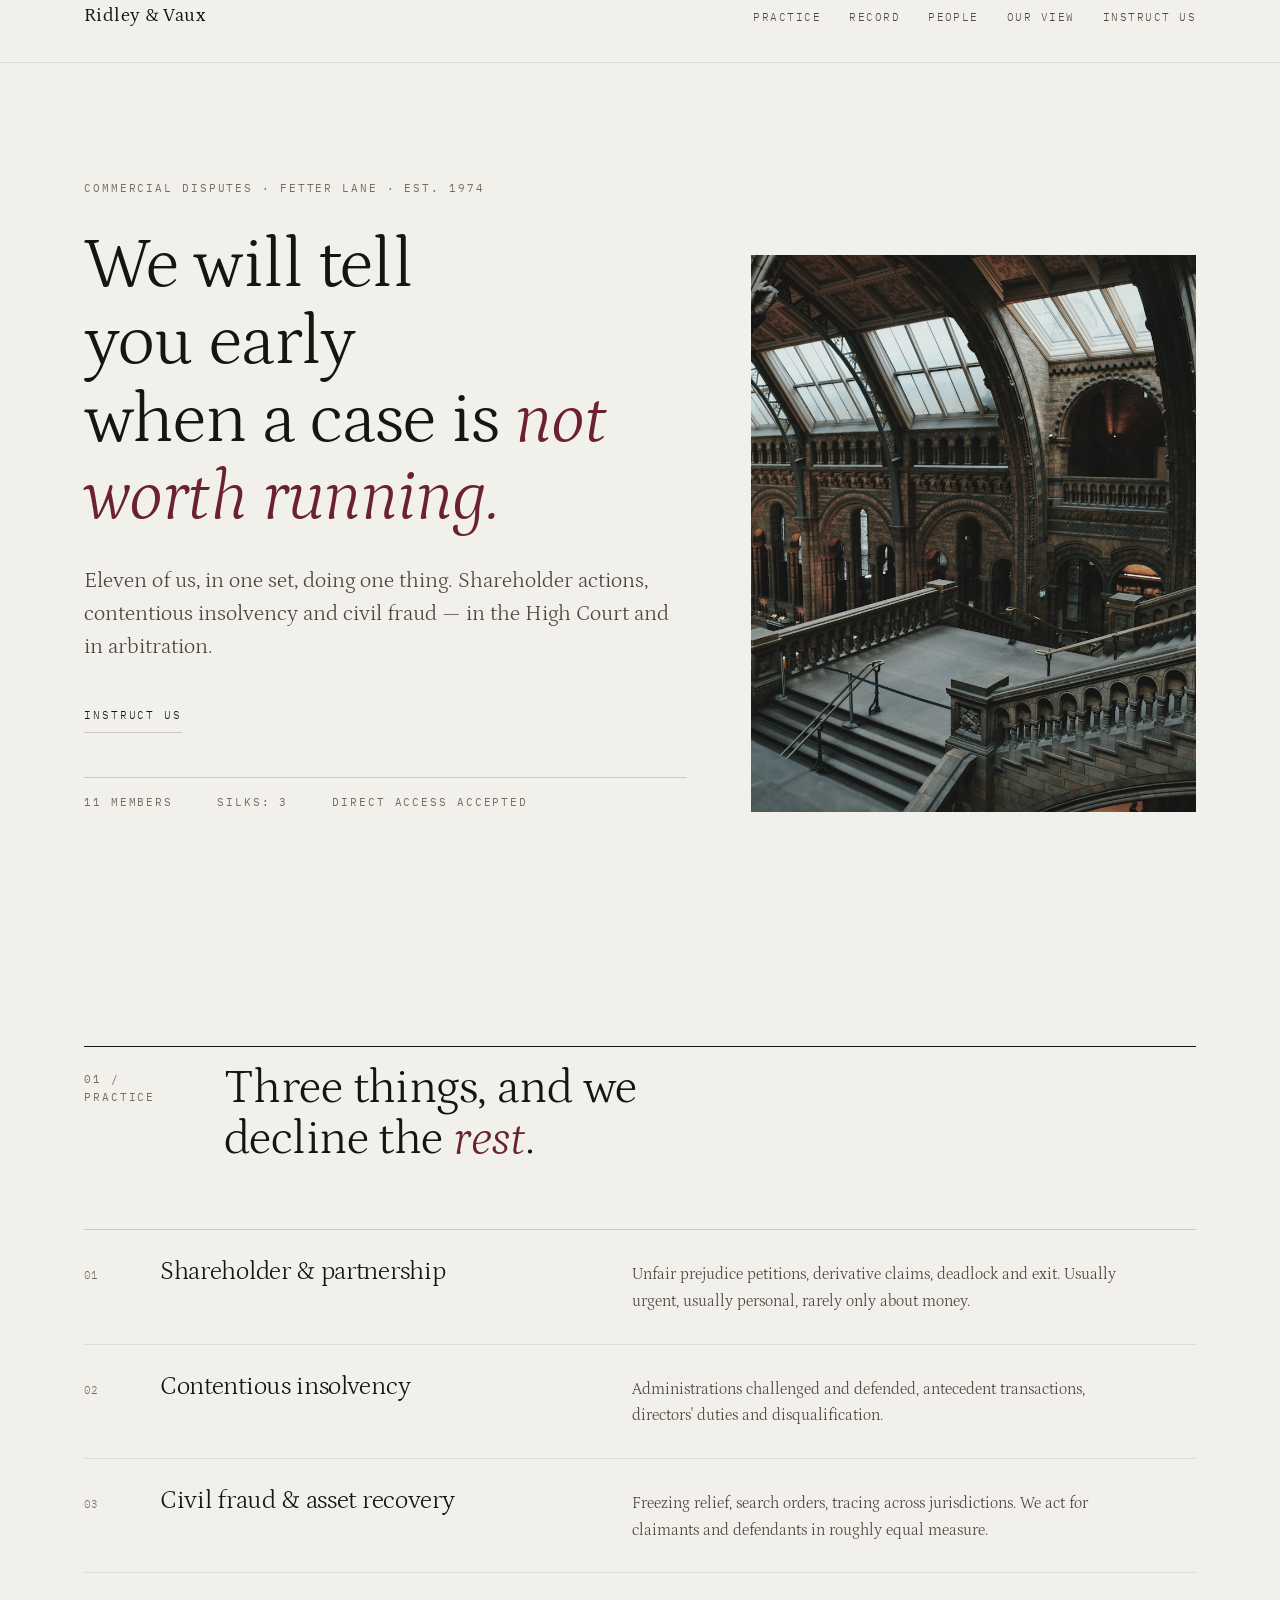
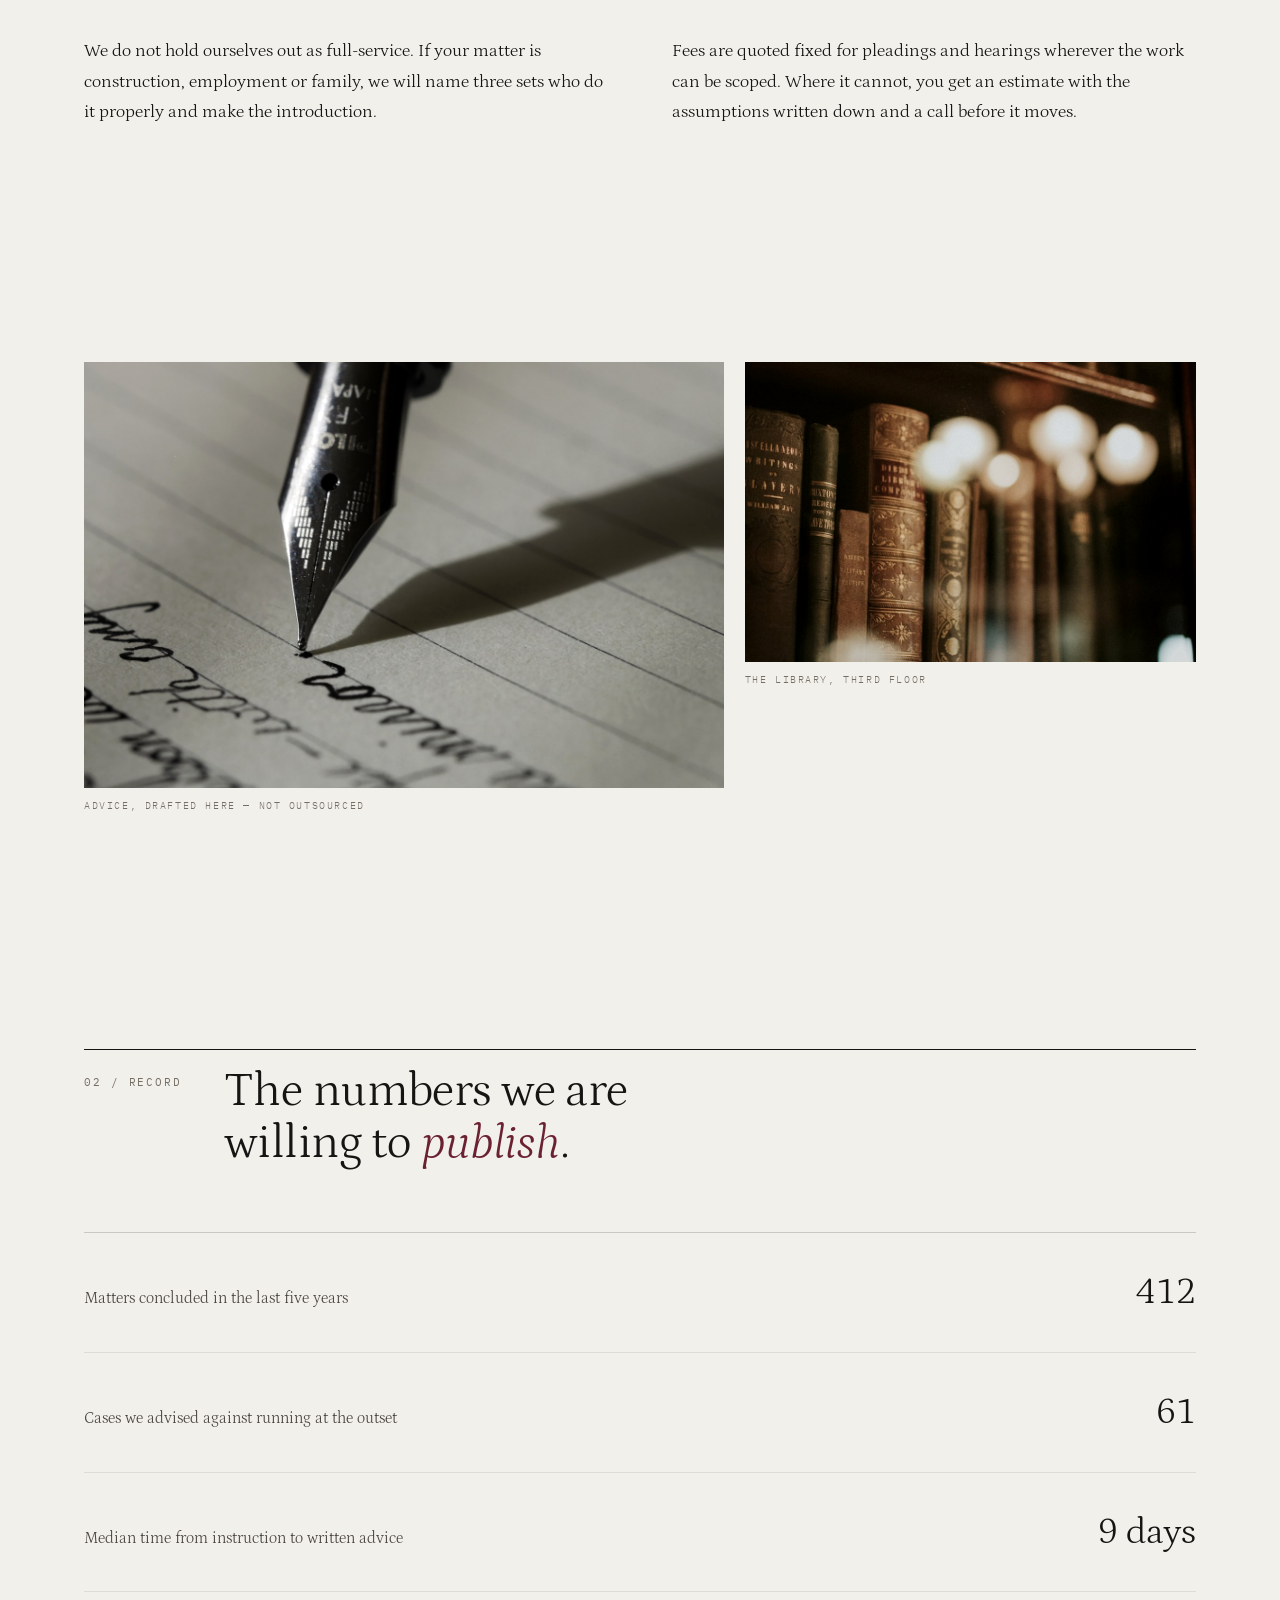
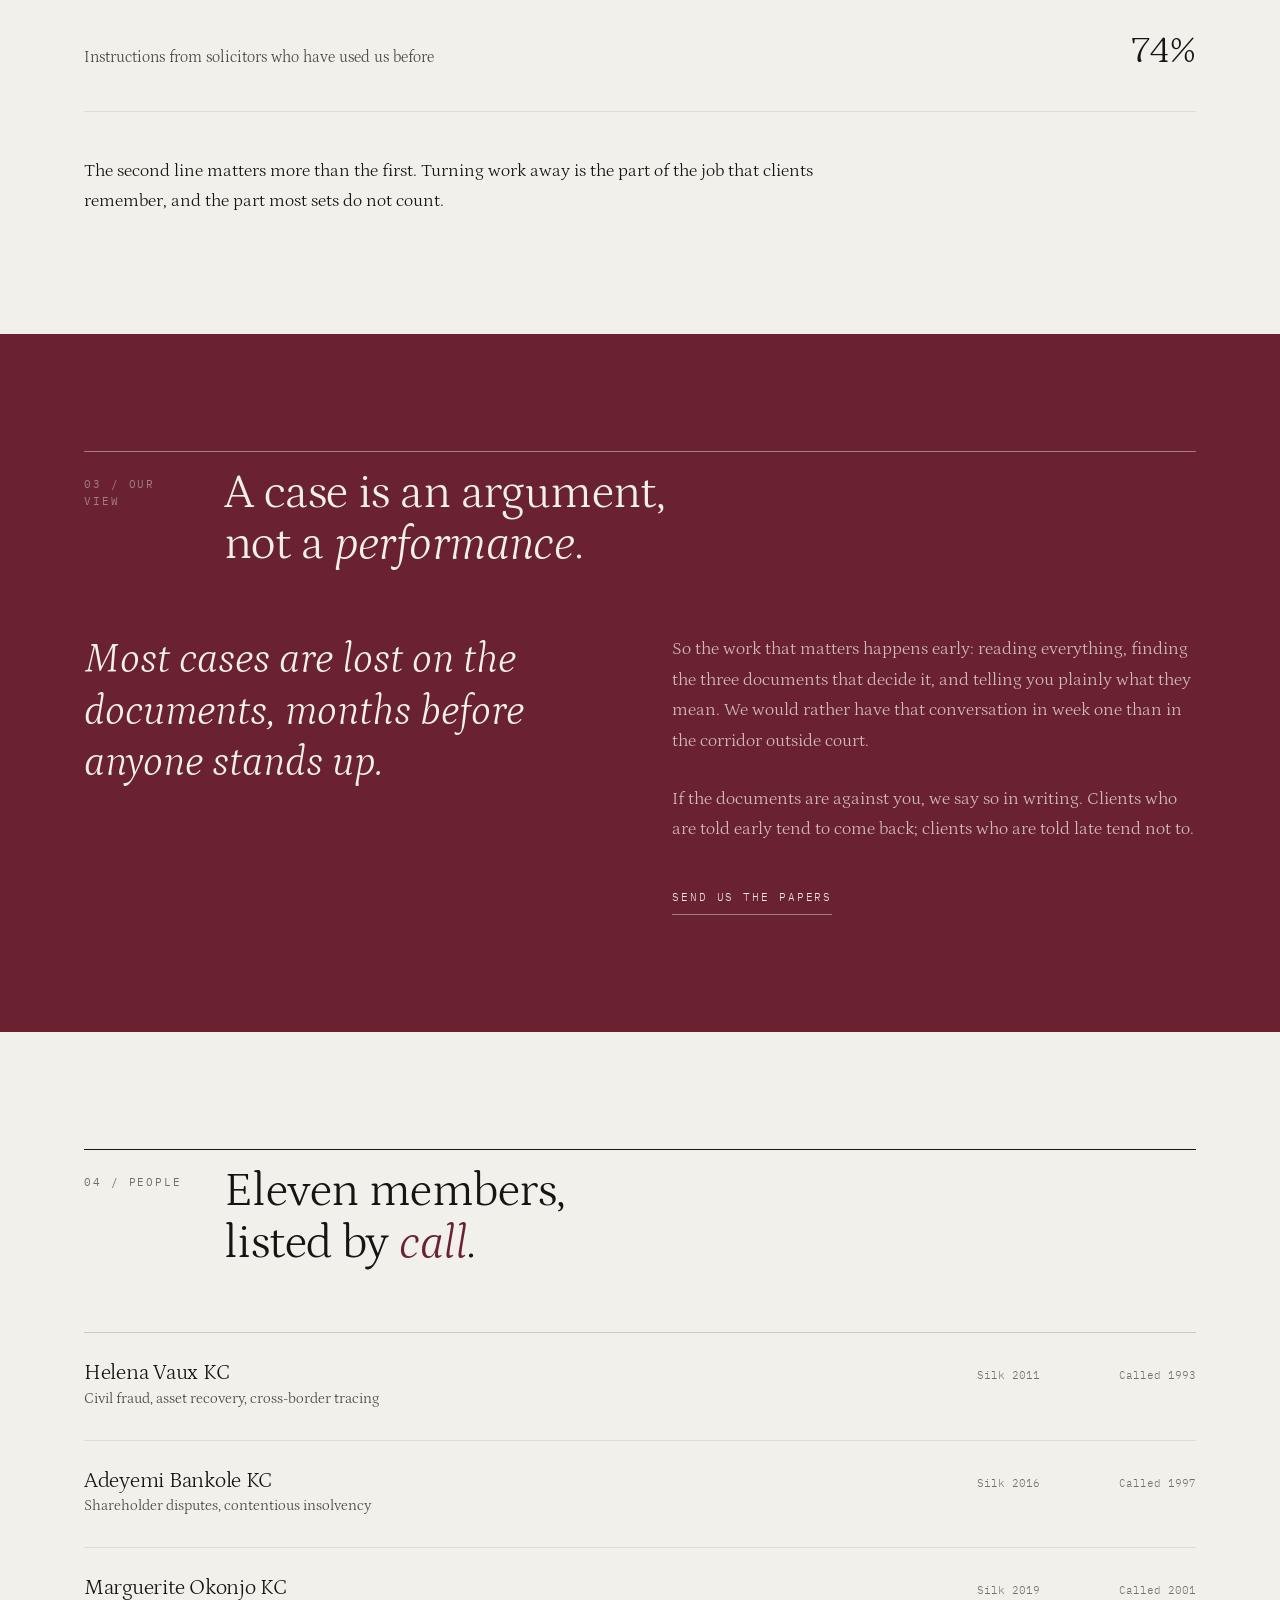
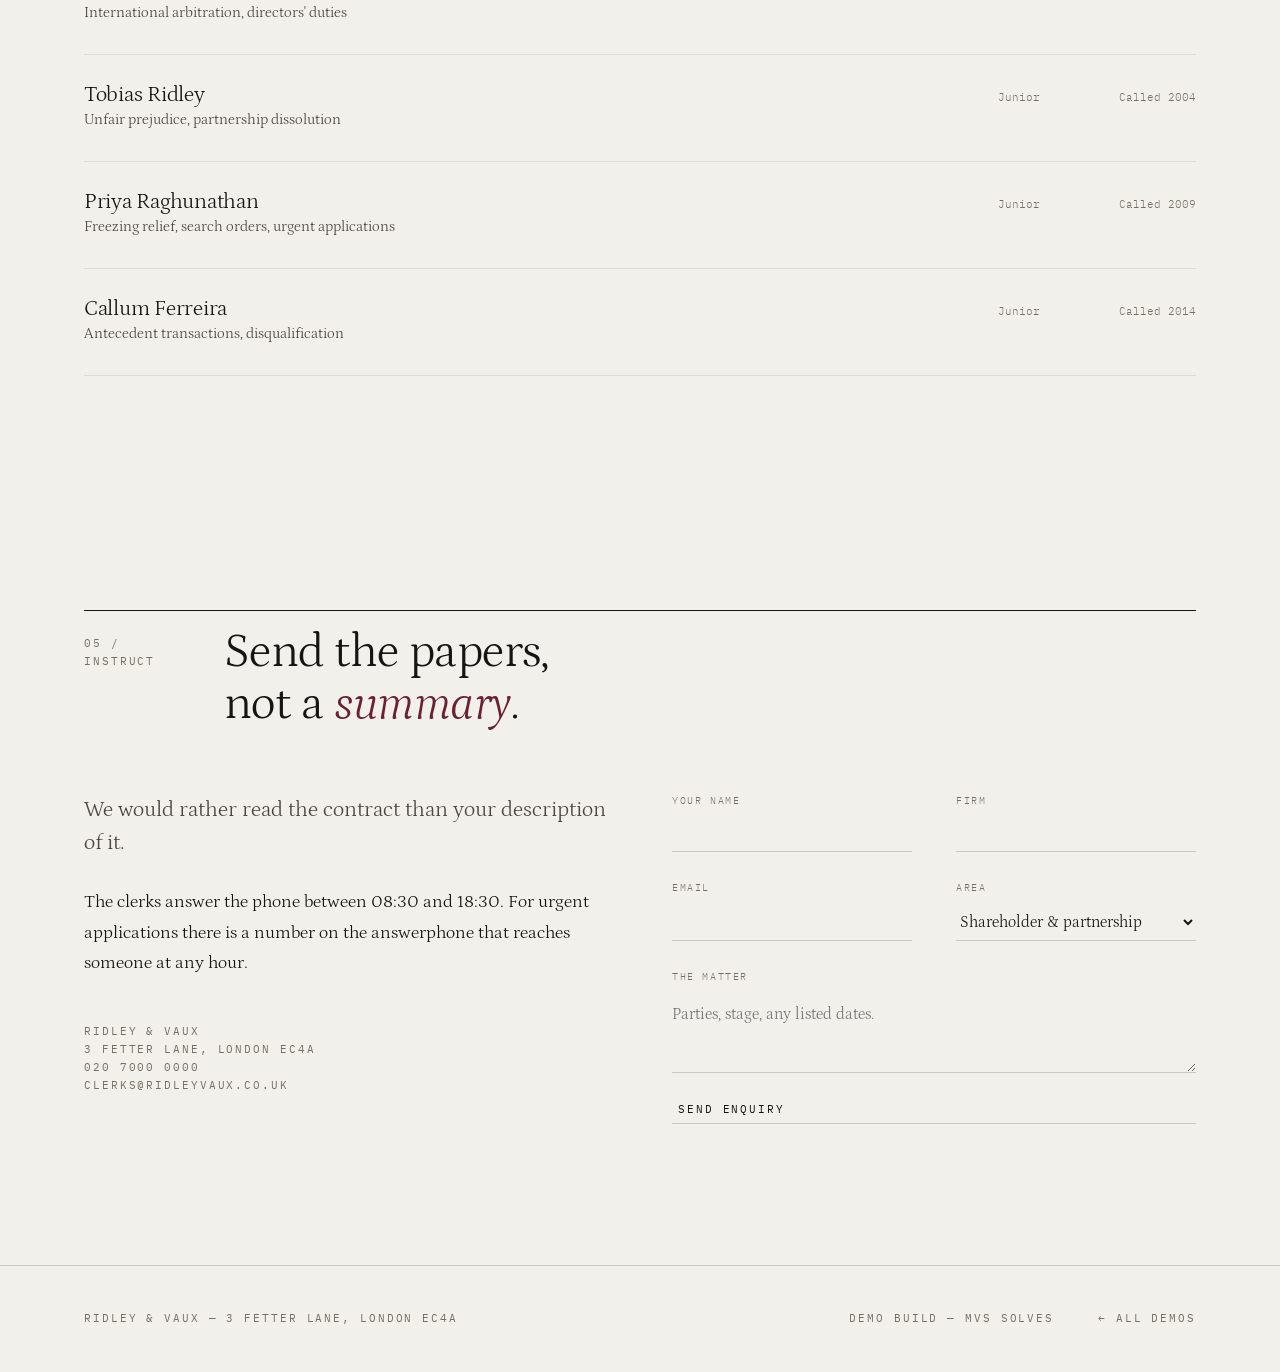
==== chambers/index.html @ fd6ee64b "Three more demos: Wren Street, Blacksmith Row, Ridley & Vaux Five trades, five systems, nothing shar" ====
<!DOCTYPE html>
<html lang="en">
<head>
<meta charset="utf-8">
<meta name="viewport" content="width=device-width,initial-scale=1">
<script>document.documentElement.className+=' js';</script>
<title>Ridley &amp; Vaux — Commercial disputes</title>
<meta name="description" content="A commercial disputes set of eleven. Shareholder actions, contentious insolvency and civil fraud, in the High Court and in arbitration.">
<meta name="theme-color" content="#F2F0EB">
<meta property="og:type" content="website">
<meta property="og:title" content="Ridley &amp; Vaux — Commercial disputes">
<meta property="og:description" content="Eleven of us. We tell you early when a case is not worth running.">

<link rel="preconnect" href="https://fonts.googleapis.com">
<link rel="preconnect" href="https://fonts.gstatic.com" crossorigin>
<link href="https://fonts.googleapis.com/css2?family=Petrona:ital,wght@0,300;0,400;1,300;1,400&family=IBM+Plex+Mono:wght@400&display=swap" rel="stylesheet">
<link rel="stylesheet" href="css/chambers.css">

<script type="application/ld+json">
{"@context":"https://schema.org","@type":"LegalService","name":"Ridley & Vaux",
 "address":{"@type":"PostalAddress","streetAddress":"3 Fetter Lane","addressLocality":"London","postalCode":"EC4A","addressCountry":"GB"},
 "telephone":"+44 20 7000 0000","areaServed":"GB"}
</script>
</head>
<body>

<nav>
  <div class="wrap nav-in">
    <a class="mark" href="#top">Ridley &amp; Vaux</a>
    <div class="nav-links">
      <a href="#areas">Practice</a>
      <a href="#record">Record</a>
      <a href="#people">People</a>
      <a href="#view">Our view</a>
      <a href="#instruct">Instruct us</a>
    </div>
  </div>
</nav>

<!-- ══════════════════════════════════════════ hero -->
<header class="hero wrap" id="top">
  <div class="hero-grid">
    <div>
      <span class="k rv">Commercial disputes · Fetter Lane · Est. 1974</span>
      <h1 class="rv mt-3">We will tell you early<br>when a case is <em>not worth running.</em></h1>
      <p class="lede rv mt-3">Eleven of us, in one set, doing one thing. Shareholder actions, contentious insolvency and civil fraud — in the High Court and in arbitration.</p>
      <a class="go rv mt-4" href="#instruct">Instruct us</a>

      <div class="hero-meta rv">
        <span class="k">11 members</span>
        <span class="k">Silks: 3</span>
        <span class="k">Direct access accepted</span>
      </div>
    </div>

    <figure class="hero-fig rv">
      <img src="img/stair.jpg" width="1400" height="1000" fetchpriority="high"
           alt="A wide stone staircase rising through a lit Victorian hall, balustrades receding">
      <figcaption>3 Fetter Lane — the main stair</figcaption>
    </figure>
  </div>
</header>

<!-- ══════════════════════════════════════════ practice -->
<section id="areas" class="wrap">
  <div class="head">
    <span class="k rv">01 / Practice</span>
    <h2 class="rv">Three things, and we<br>decline the <em>rest</em>.</h2>
  </div>

  <div class="index">
    <article class="area rv">
      <span class="n">01</span>
      <h3>Shareholder &amp; partnership</h3>
      <p>Unfair prejudice petitions, derivative claims, deadlock and exit. Usually urgent, usually personal, rarely only about money.</p>
    </article>
    <article class="area rv">
      <span class="n">02</span>
      <h3>Contentious insolvency</h3>
      <p>Administrations challenged and defended, antecedent transactions, directors' duties and disqualification.</p>
    </article>
    <article class="area rv">
      <span class="n">03</span>
      <h3>Civil fraud &amp; asset recovery</h3>
      <p>Freezing relief, search orders, tracing across jurisdictions. We act for claimants and defendants in roughly equal measure.</p>
    </article>
  </div>

  <div class="two mt-5">
    <p class="rv">We do not hold ourselves out as full-service. If your matter is construction, employment or family, we will name three sets who do it properly and make the introduction.</p>
    <p class="rv">Fees are quoted fixed for pleadings and hearings wherever the work can be scoped. Where it cannot, you get an estimate with the assumptions written down and a call before it moves.</p>
  </div>
</section>

<!-- ══════════════════════════════════════════ plates -->
<section class="wrap">
  <div class="plates">
    <figure class="plate c-7 r-32 rv">
      <span class="frame"><img src="img/desk.jpg" width="1600" height="900" loading="lazy" decoding="async"
        alt="A fountain pen resting on a page of handwritten notes, raking light"></span>
      <figcaption>Advice, drafted here — not outsourced</figcaption>
    </figure>
    <figure class="plate c-5 r-32 rv">
      <span class="frame"><img src="img/books.jpg" width="1000" height="1250" loading="lazy" decoding="async"
        alt="Bound reports behind glass in a chambers library"></span>
      <figcaption>The library, third floor</figcaption>
    </figure>
  </div>
</section>

<!-- ══════════════════════════════════════════ record -->
<section id="record" class="wrap">
  <div class="head">
    <span class="k rv">02 / Record</span>
    <h2 class="rv">The numbers we are<br>willing to <em>publish</em>.</h2>
  </div>

  <div class="record">
    <div class="rec rv"><p>Matters concluded in the last five years</p><b>412</b></div>
    <div class="rec rv"><p>Cases we advised against running at the outset</p><b>61</b></div>
    <div class="rec rv"><p>Median time from instruction to written advice</p><b>9 days</b></div>
    <div class="rec rv"><p>Instructions from solicitors who have used us before</p><b>74%</b></div>
  </div>

  <p class="rv mt-4">The second line matters more than the first. Turning work away is the part of the job that clients remember, and the part most sets do not count.</p>
</section>

<!-- ══════════════════════════════════════════ our view -->
<section id="view" class="blood">
  <div class="wrap">
    <div class="head">
      <span class="k rv">03 / Our view</span>
      <h2 class="rv">A case is an argument,<br>not a <em>performance</em>.</h2>
    </div>

    <div class="two">
      <p class="quote rv">Most cases are lost on the documents, months before anyone stands up.</p>
      <div>
        <p class="rv">So the work that matters happens early: reading everything, finding the three documents that decide it, and telling you plainly what they mean. We would rather have that conversation in week one than in the corridor outside court.</p>
        <p class="rv mt-3">If the documents are against you, we say so in writing. Clients who are told early tend to come back; clients who are told late tend not to.</p>
        <a class="go rv mt-4" href="#instruct">Send us the papers</a>
      </div>
    </div>
  </div>
</section>

<!-- ══════════════════════════════════════════ people -->
<section id="people" class="wrap">
  <div class="head">
    <span class="k rv">04 / People</span>
    <h2 class="rv">Eleven members,<br>listed by <em>call</em>.</h2>
  </div>

  <div class="people">
    <article class="person rv">
      <div><h3>Helena Vaux KC</h3><p class="sub">Civil fraud, asset recovery, cross-border tracing</p></div>
      <span class="yr">Silk 2011</span><span class="cal">Called 1993</span>
    </article>
    <article class="person rv">
      <div><h3>Adeyemi Bankole KC</h3><p class="sub">Shareholder disputes, contentious insolvency</p></div>
      <span class="yr">Silk 2016</span><span class="cal">Called 1997</span>
    </article>
    <article class="person rv">
      <div><h3>Marguerite Okonjo KC</h3><p class="sub">International arbitration, directors' duties</p></div>
      <span class="yr">Silk 2019</span><span class="cal">Called 2001</span>
    </article>
    <article class="person rv">
      <div><h3>Tobias Ridley</h3><p class="sub">Unfair prejudice, partnership dissolution</p></div>
      <span class="yr">Junior</span><span class="cal">Called 2004</span>
    </article>
    <article class="person rv">
      <div><h3>Priya Raghunathan</h3><p class="sub">Freezing relief, search orders, urgent applications</p></div>
      <span class="yr">Junior</span><span class="cal">Called 2009</span>
    </article>
    <article class="person rv">
      <div><h3>Callum Ferreira</h3><p class="sub">Antecedent transactions, disqualification</p></div>
      <span class="yr">Junior</span><span class="cal">Called 2014</span>
    </article>
  </div>
</section>

<!-- ══════════════════════════════════════════ instruct -->
<section id="instruct" class="wrap">
  <div class="head">
    <span class="k rv">05 / Instruct</span>
    <h2 class="rv">Send the papers,<br>not a <em>summary</em>.</h2>
  </div>

  <div class="two">
    <div>
      <p class="lede rv">We would rather read the contract than your description of it.</p>
      <p class="rv mt-3">The clerks answer the phone between 08:30 and 18:30. For urgent applications there is a number on the answerphone that reaches someone at any hour.</p>
      <p class="k rv mt-4">Ridley &amp; Vaux<br>3 Fetter Lane, London EC4A<br>020 7000 0000<br>clerks@ridleyvaux.co.uk</p>
    </div>

    <form class="form rv" id="instructform" novalidate>
      <div class="f"><label for="nm">Your name</label><input id="nm" type="text" required></div>
      <div class="f"><label for="fm">Firm</label><input id="fm" type="text"></div>
      <div class="f"><label for="em">Email</label><input id="em" type="email" required></div>
      <div class="f"><label for="ar">Area</label>
        <select id="ar"><option>Shareholder &amp; partnership</option><option>Contentious insolvency</option><option>Civil fraud &amp; asset recovery</option><option>Not sure</option></select>
      </div>
      <div class="f wide"><label for="mt">The matter</label><textarea id="mt" placeholder="Parties, stage, any listed dates."></textarea></div>
      <div class="f wide">
        <button class="go" type="submit">Send enquiry</button>
        <span class="k mt-2" id="state"></span>
      </div>
    </form>
  </div>
</section>

<footer>
  <div class="wrap foot">
    <span class="k">Ridley &amp; Vaux — 3 Fetter Lane, London EC4A</span>
    <span class="k">Demo build — MVS Solves</span>
    <a class="k" href="../">← All demos</a>
  </div>
</footer>

<script src="js/chambers.js"></script>
</body>
</html>
---- chambers/css/chambers.css ----
/* ============================================================
   RIDLEY & VAUX — commercial disputes.
   Reference: Direct Lending (figures carrying credibility on a
   restrained neutral), AGENTURA (portrait-free institutional
   restraint), PRØDUX (philosophy and image making the same argument).

   Warm off-white, near-black, one oxblood. Nothing on this page
   photographs a handshake. The credibility comes from the index of
   people and the record, not from stock imagery of confidence.
   ============================================================ */

:root{
  --shell:  #F2F0EB;
  --shell-2:#E8E4DC;
  --ink:    #161513;
  --ink-2:  #4B463F;        /* 8.4:1 on shell */
  --ink-3:  #756E64;        /* 4.7:1 — labels only */
  --oxblood:#6B2230;
  --hair:   rgba(22,21,19,.18);
  --hair-2: rgba(22,21,19,.085);
  --onblood:rgba(242,240,235,.74);
  --onblood-2:rgba(242,240,235,.44);

  --serif:'Petrona',Georgia,'Times New Roman',serif;
  --mono:'IBM Plex Mono',ui-monospace,SFMono-Regular,Menlo,monospace;

  --s1:.5rem; --s2:1rem; --s3:1.75rem; --s4:2.75rem;
  --s5:clamp(3rem,7vh,5rem); --s6:clamp(4.5rem,13vh,8.5rem);

  --pad: clamp(1.25rem,5vw,5rem);
  --ease: cubic-bezier(.2,.7,.3,1);
  --slow:1s;
}

*,*::before,*::after{box-sizing:border-box}
html{-webkit-text-size-adjust:100%; background:var(--shell); scroll-behavior:smooth}
body{
  margin:0; background:var(--shell); color:var(--ink);
  font-family:var(--serif); font-weight:300;
  font-size:clamp(1rem,.96rem + .22vw,1.12rem); line-height:1.7;
  -webkit-font-smoothing:antialiased; overflow-x:hidden;
}
img{max-width:100%; display:block; height:auto}
a{color:inherit}
p{margin:0; text-wrap:pretty; max-width:64ch}
h1,h2,h3{margin:0; font-family:var(--serif); font-weight:300;
  line-height:1.08; letter-spacing:-.012em; text-wrap:balance}
::selection{background:var(--oxblood); color:var(--shell)}
:focus-visible{outline:2px solid var(--oxblood); outline-offset:3px}

.wrap{width:100%; max-width:1240px; margin-inline:auto; padding-inline:var(--pad)}
.k{display:block; font-family:var(--mono); font-size:.66rem; font-weight:400;
  letter-spacing:.18em; text-transform:uppercase; color:var(--ink-3); line-height:1.7}
.lede{font-size:clamp(1.1rem,1.04rem + .42vw,1.4rem); line-height:1.5; color:var(--ink-2); max-width:48ch}
.mt-2{margin-top:var(--s2)} .mt-3{margin-top:var(--s3)}
.mt-4{margin-top:var(--s4)} .mt-5{margin-top:var(--s5)}

/* ---------- nav ---------- */
nav{position:sticky; top:0; z-index:40; background:rgba(242,240,235,.93);
  backdrop-filter:blur(8px); border-bottom:1px solid var(--hair-2)}
.nav-in{display:flex; align-items:baseline; gap:var(--s3); height:62px}
.mark{font-family:var(--serif); font-weight:400; font-size:1.2rem;
  letter-spacing:.02em; text-decoration:none; white-space:nowrap}
.nav-links{display:flex; gap:var(--s3); margin-left:auto}
.nav-links a{font-family:var(--mono); font-size:.66rem; letter-spacing:.14em;
  text-transform:uppercase; text-decoration:none; color:var(--ink-2);
  padding-bottom:.2rem; border-bottom:1px solid transparent;
  transition:border-color var(--slow) var(--ease), color var(--slow) var(--ease)}
.nav-links a:hover{color:var(--oxblood); border-bottom-color:var(--oxblood)}
@media(max-width:880px){.nav-links{display:none}}

/* ---------- hero ---------- */
.hero{position:relative; padding-block:var(--s6)}
.hero-grid{display:grid; grid-template-columns:minmax(0,1.15fr) minmax(0,.85fr);
  gap:var(--s5) clamp(2rem,5vw,4.5rem); align-items:end}
.hero h1{font-size:clamp(2.4rem,5.6vw,4.6rem)}
.hero h1 em{font-style:italic; color:var(--oxblood)}
.hero-fig{margin:0; position:relative; overflow:hidden; aspect-ratio:4/5; background:var(--shell-2)}
.hero-fig img{position:absolute; inset:0; width:100%; height:100%; object-fit:cover;
  filter:contrast(1.04)}
.hero-fig figcaption{margin-top:.6rem; font-family:var(--mono); font-size:.62rem;
  letter-spacing:.16em; text-transform:uppercase; color:var(--ink-3)}
.hero-meta{display:flex; flex-wrap:wrap; gap:var(--s1) var(--s4);
  margin-top:var(--s4); padding-top:var(--s2); border-top:1px solid var(--hair)}
@media(max-width:880px){.hero-grid{grid-template-columns:1fr}.hero-fig{aspect-ratio:3/2}}

/* ---------- sections ---------- */
section{padding-block:var(--s6)}
.head{display:grid; grid-template-columns:7rem minmax(0,1fr); gap:var(--s2) var(--s3);
  border-top:1px solid var(--ink); padding-top:var(--s2); margin-bottom:var(--s5)}
.head h2{font-size:clamp(1.8rem,4vw,3rem)}
.head h2 em{font-style:italic; color:var(--oxblood)}
.head .k{padding-top:.5rem}
@media(max-width:720px){.head{grid-template-columns:1fr; gap:var(--s1)}}

.two{display:grid; grid-template-columns:minmax(0,1fr) minmax(0,1fr);
  gap:var(--s4) clamp(2rem,5vw,5rem)}
@media(max-width:860px){.two{grid-template-columns:1fr}}

/* ---------- practice index ---------- */
.index{border-top:1px solid var(--hair)}
.area{display:grid; grid-template-columns:3rem minmax(0,1.1fr) minmax(0,1.4fr);
  gap:var(--s1) var(--s3); align-items:baseline; padding-block:var(--s3);
  border-bottom:1px solid var(--hair-2); position:relative}
.area::after{content:''; position:absolute; left:0; bottom:-1px; height:1px; width:100%;
  background:var(--oxblood); transform:scaleX(0); transform-origin:left;
  transition:transform .7s var(--ease)}
.area:hover::after{transform:scaleX(1)}
.area .n{font-family:var(--mono); font-size:.66rem; color:var(--ink-3)}
.area h3{font-size:clamp(1.2rem,2.2vw,1.6rem)}
.area p{font-size:.98rem; color:var(--ink-2); max-width:46ch}
@media(max-width:820px){
  .area{grid-template-columns:2.5rem minmax(0,1fr)}
  .area p{grid-column:2}
}

/* ---------- record ---------- */
.record{border-top:1px solid var(--hair)}
.rec{display:grid; grid-template-columns:minmax(0,1fr) auto; gap:var(--s3);
  align-items:baseline; padding-block:var(--s3); border-bottom:1px solid var(--hair-2)}
.rec p{font-size:.98rem; color:var(--ink-2)}
.rec b{font-family:var(--serif); font-weight:300; font-size:clamp(1.5rem,3vw,2.3rem);
  font-variant-numeric:tabular-nums; white-space:nowrap}

/* ---------- people: an index, not headshots ---------- */
.people{border-top:1px solid var(--hair)}
.person{display:grid; grid-template-columns:minmax(0,1fr) 7rem 8rem;
  gap:var(--s1) var(--s3); align-items:baseline; padding-block:var(--s3);
  border-bottom:1px solid var(--hair-2)}
.person h3{font-size:clamp(1.1rem,2vw,1.4rem)}
.person .sub{font-size:.95rem; color:var(--ink-2); max-width:52ch}
.person .yr,.person .cal{font-family:var(--mono); font-size:.7rem; color:var(--ink-3);
  text-align:right; white-space:nowrap}
@media(max-width:760px){
  .person{grid-template-columns:1fr auto}
  .person .sub{grid-column:1/-1}
  .person .cal{display:none}
}

/* ---------- oxblood band ---------- */
.blood{background:var(--oxblood); color:var(--shell)}
.blood .k{color:var(--onblood-2)}
.blood p{color:var(--onblood)}
.blood .lede{color:var(--onblood)}
.blood .head{border-top-color:var(--onblood-2)}
.blood .head h2 em{color:var(--shell); font-style:italic}
.blood .quote{color:var(--shell)}

.quote{font-family:var(--serif); font-weight:300; font-style:italic;
  font-size:clamp(1.5rem,3.4vw,2.6rem); line-height:1.24; max-width:24ch}

/* ---------- plates ---------- */
.plates{display:grid; grid-template-columns:repeat(12,minmax(0,1fr)); gap:clamp(.75rem,1.6vw,1.4rem)}
.plate{margin:0}
.plate .frame{display:block; position:relative; overflow:hidden; background:var(--shell-2)}
.plate .frame img{position:absolute; inset:0; width:100%; height:100%; object-fit:cover;
  filter:contrast(1.04)}
.plate figcaption{margin-top:.6rem; font-family:var(--mono); font-size:.62rem;
  letter-spacing:.16em; text-transform:uppercase; color:var(--ink-3)}
.r-45 .frame{aspect-ratio:4/5} .r-32 .frame{aspect-ratio:3/2} .r-band .frame{aspect-ratio:21/8}
.c-5{grid-column:span 5} .c-7{grid-column:span 7} .c-12{grid-column:1/-1}
@media(max-width:760px){.c-5,.c-7{grid-column:1/-1}}

/* ---------- link ---------- */
.go{display:inline-flex; align-items:center; gap:.6rem; text-decoration:none;
  font-family:var(--mono); font-size:.66rem; letter-spacing:.18em; text-transform:uppercase;
  padding-bottom:.5rem; position:relative; color:inherit; background:none; border:0; cursor:pointer}
.go::before{content:''; position:absolute; inset-inline:0; bottom:0; height:1px; background:var(--hair)}
.go::after{content:''; position:absolute; inset-inline:0; bottom:0; height:1px;
  background:currentColor; transform:scaleX(0); transform-origin:left;
  transition:transform .8s var(--ease)}
.go:hover::after{transform:scaleX(1)}
.blood .go::before{background:var(--onblood-2)}

/* ---------- enquiry ---------- */
.form{display:grid; grid-template-columns:repeat(2,minmax(0,1fr)); gap:var(--s3) var(--s4)}
.f{display:grid; gap:.45rem}
.f.wide{grid-column:1/-1}
.f label{font-family:var(--mono); font-size:.62rem; letter-spacing:.16em;
  text-transform:uppercase; color:var(--ink-3)}
.f input,.f select,.f textarea{background:transparent; border:0; border-bottom:1px solid var(--hair);
  border-radius:0; padding:.5rem 0; font-family:var(--serif); font-weight:300;
  font-size:1.02rem; color:var(--ink); transition:border-color var(--slow) var(--ease)}
.f textarea{min-height:5rem; resize:vertical; line-height:1.6}
.f input:focus,.f select:focus,.f textarea:focus{outline:none; border-bottom-color:var(--oxblood)}
@media(max-width:720px){.form{grid-template-columns:1fr}}

/* ---------- footer ---------- */
footer{border-top:1px solid var(--hair); padding-block:var(--s4)}
.foot{display:flex; flex-wrap:wrap; gap:var(--s2) var(--s4); align-items:baseline}
.foot .k:first-child{margin-right:auto}
.foot a{text-decoration:none}

/* ---------- reveal ---------- */
@media (prefers-reduced-motion: no-preference){
  .js .rv{transition:opacity var(--slow) var(--ease), transform var(--slow) var(--ease)}
  .js .rv.pre{opacity:0; transform:translateY(14px)}
}
@media (prefers-reduced-motion: reduce){*{transition-duration:.01ms !important}}
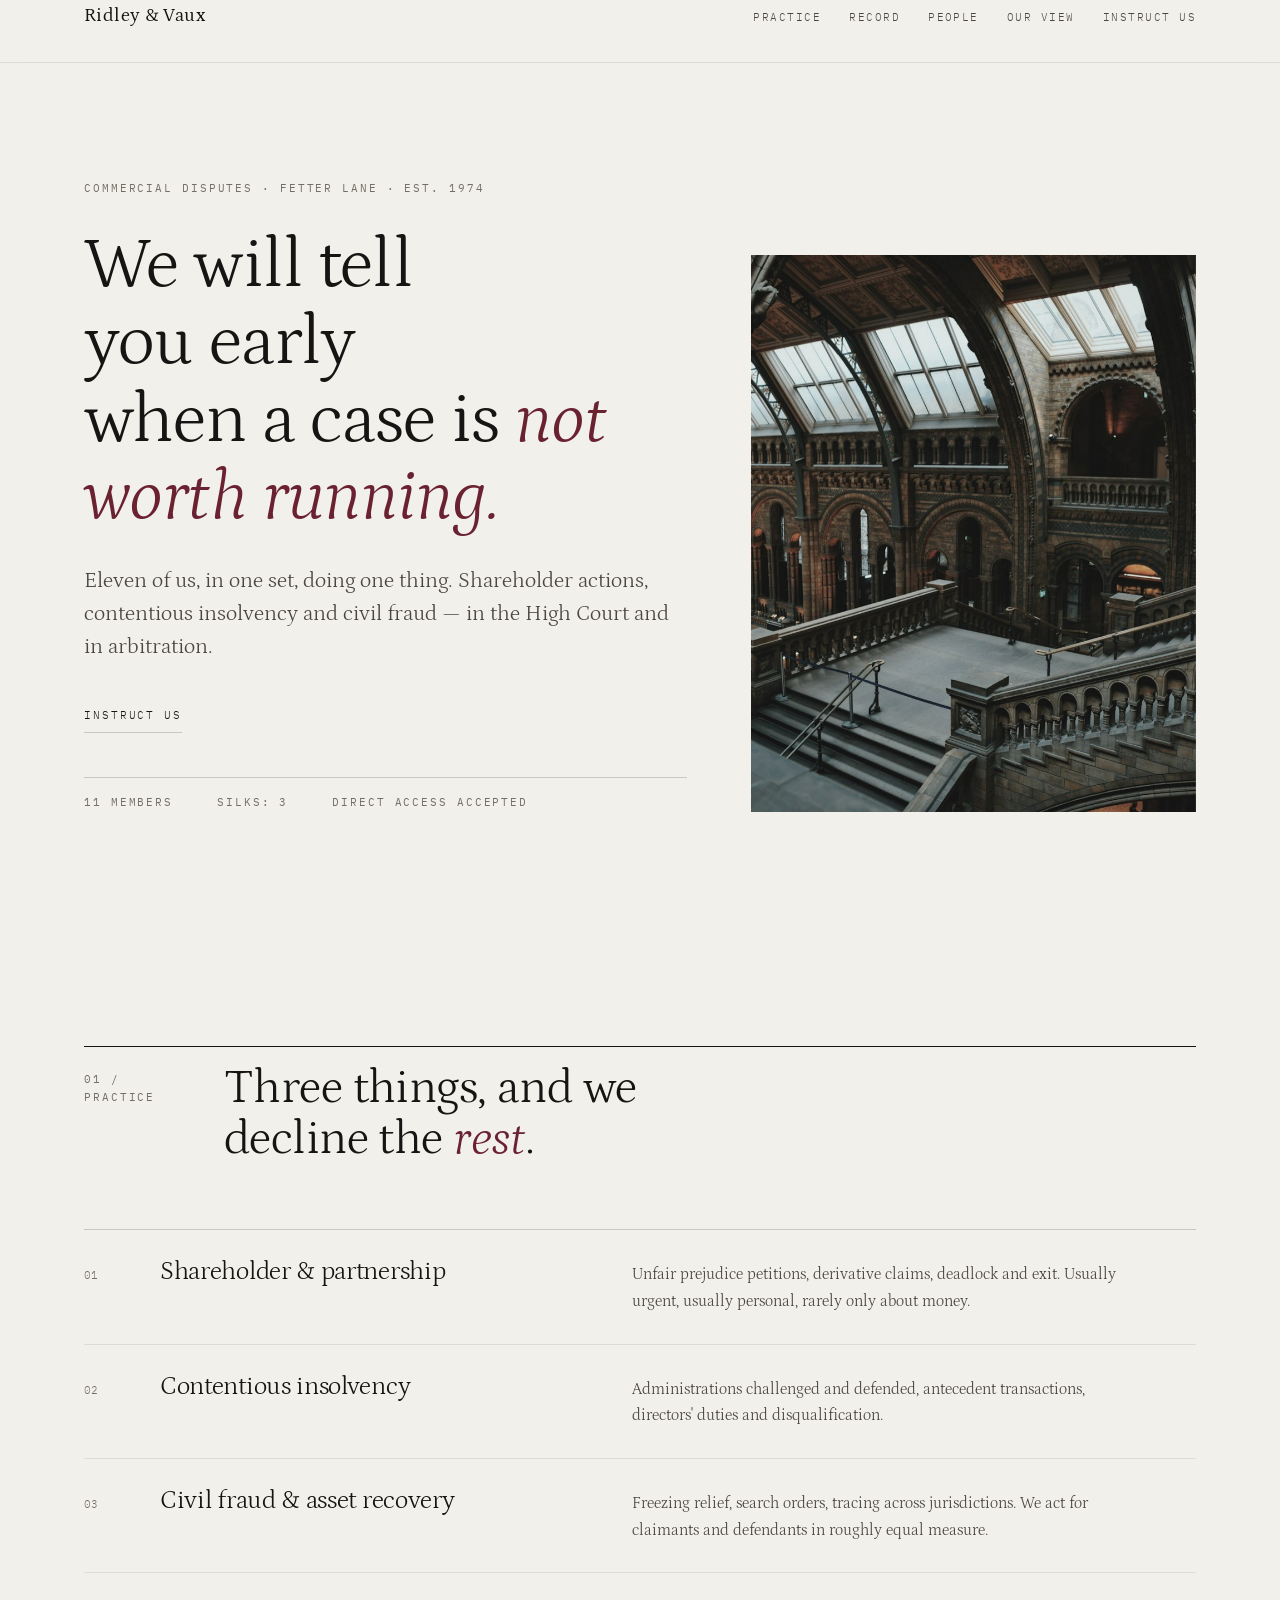
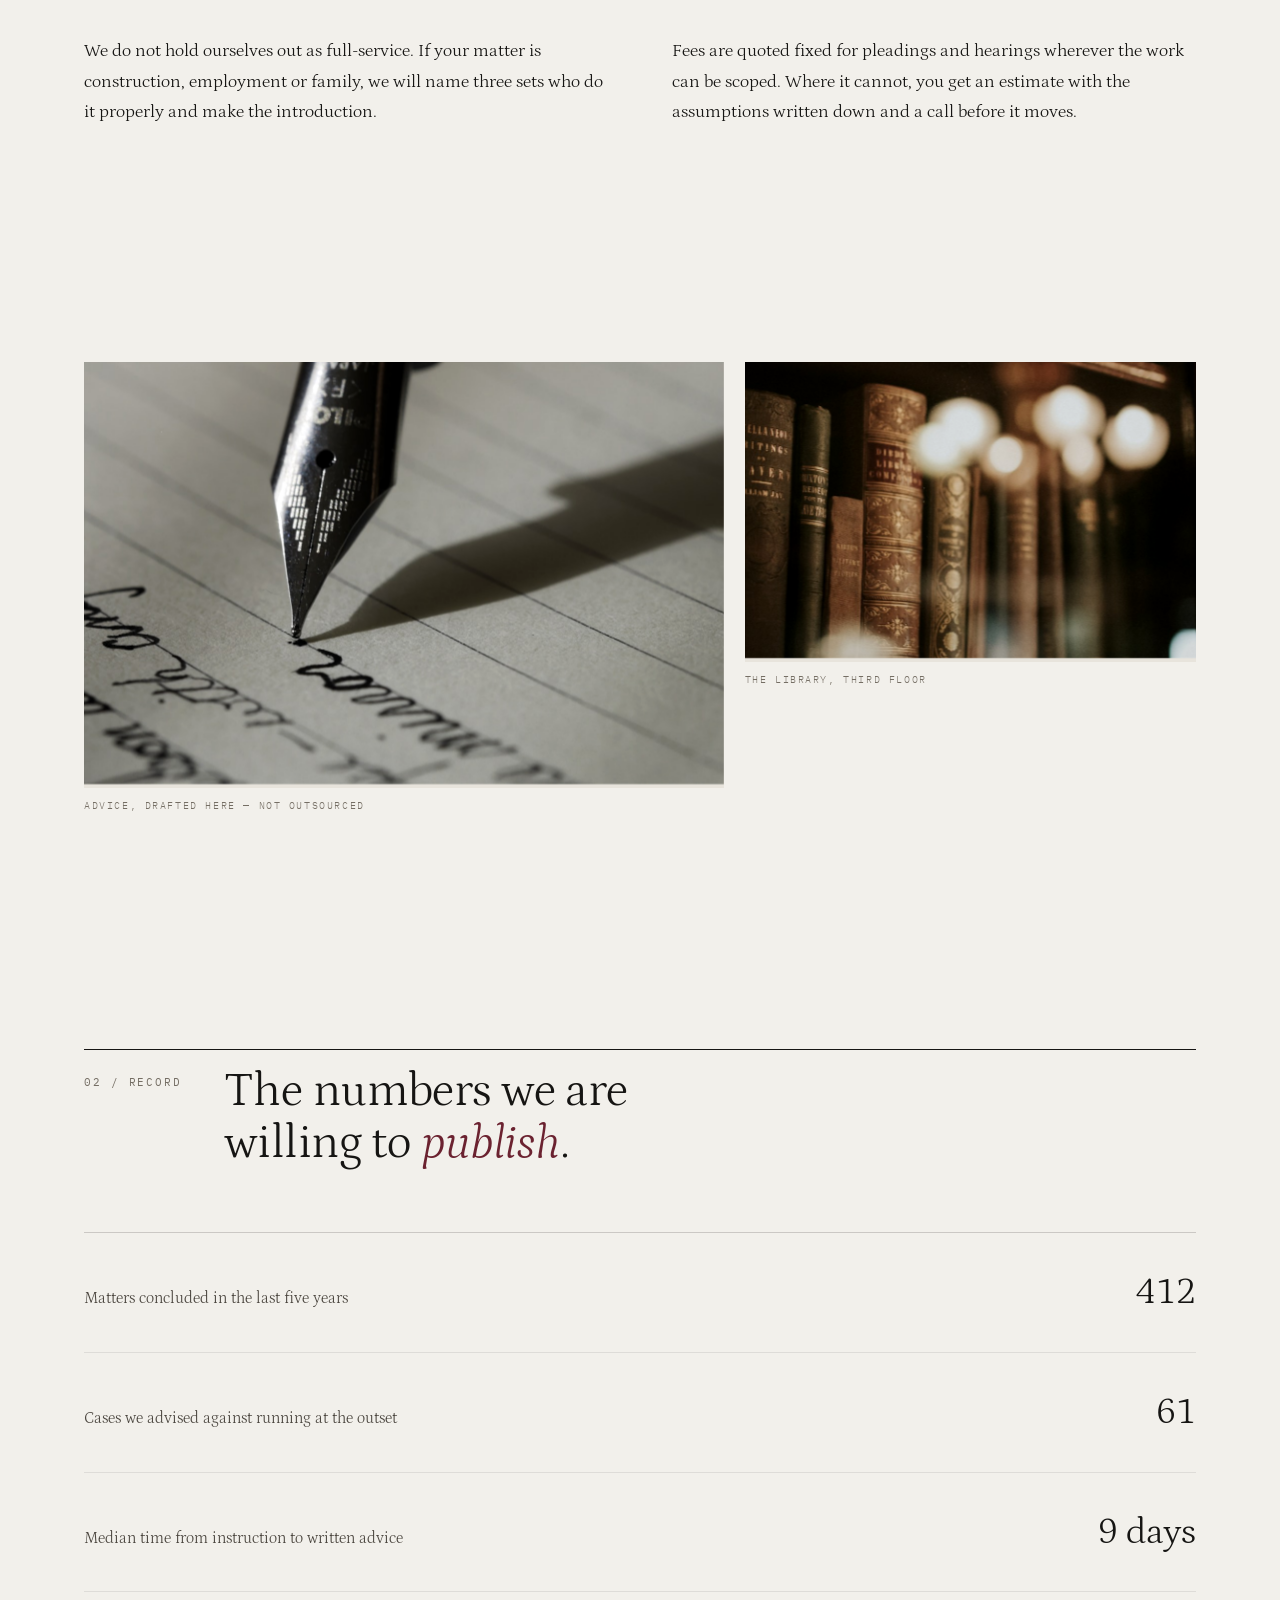
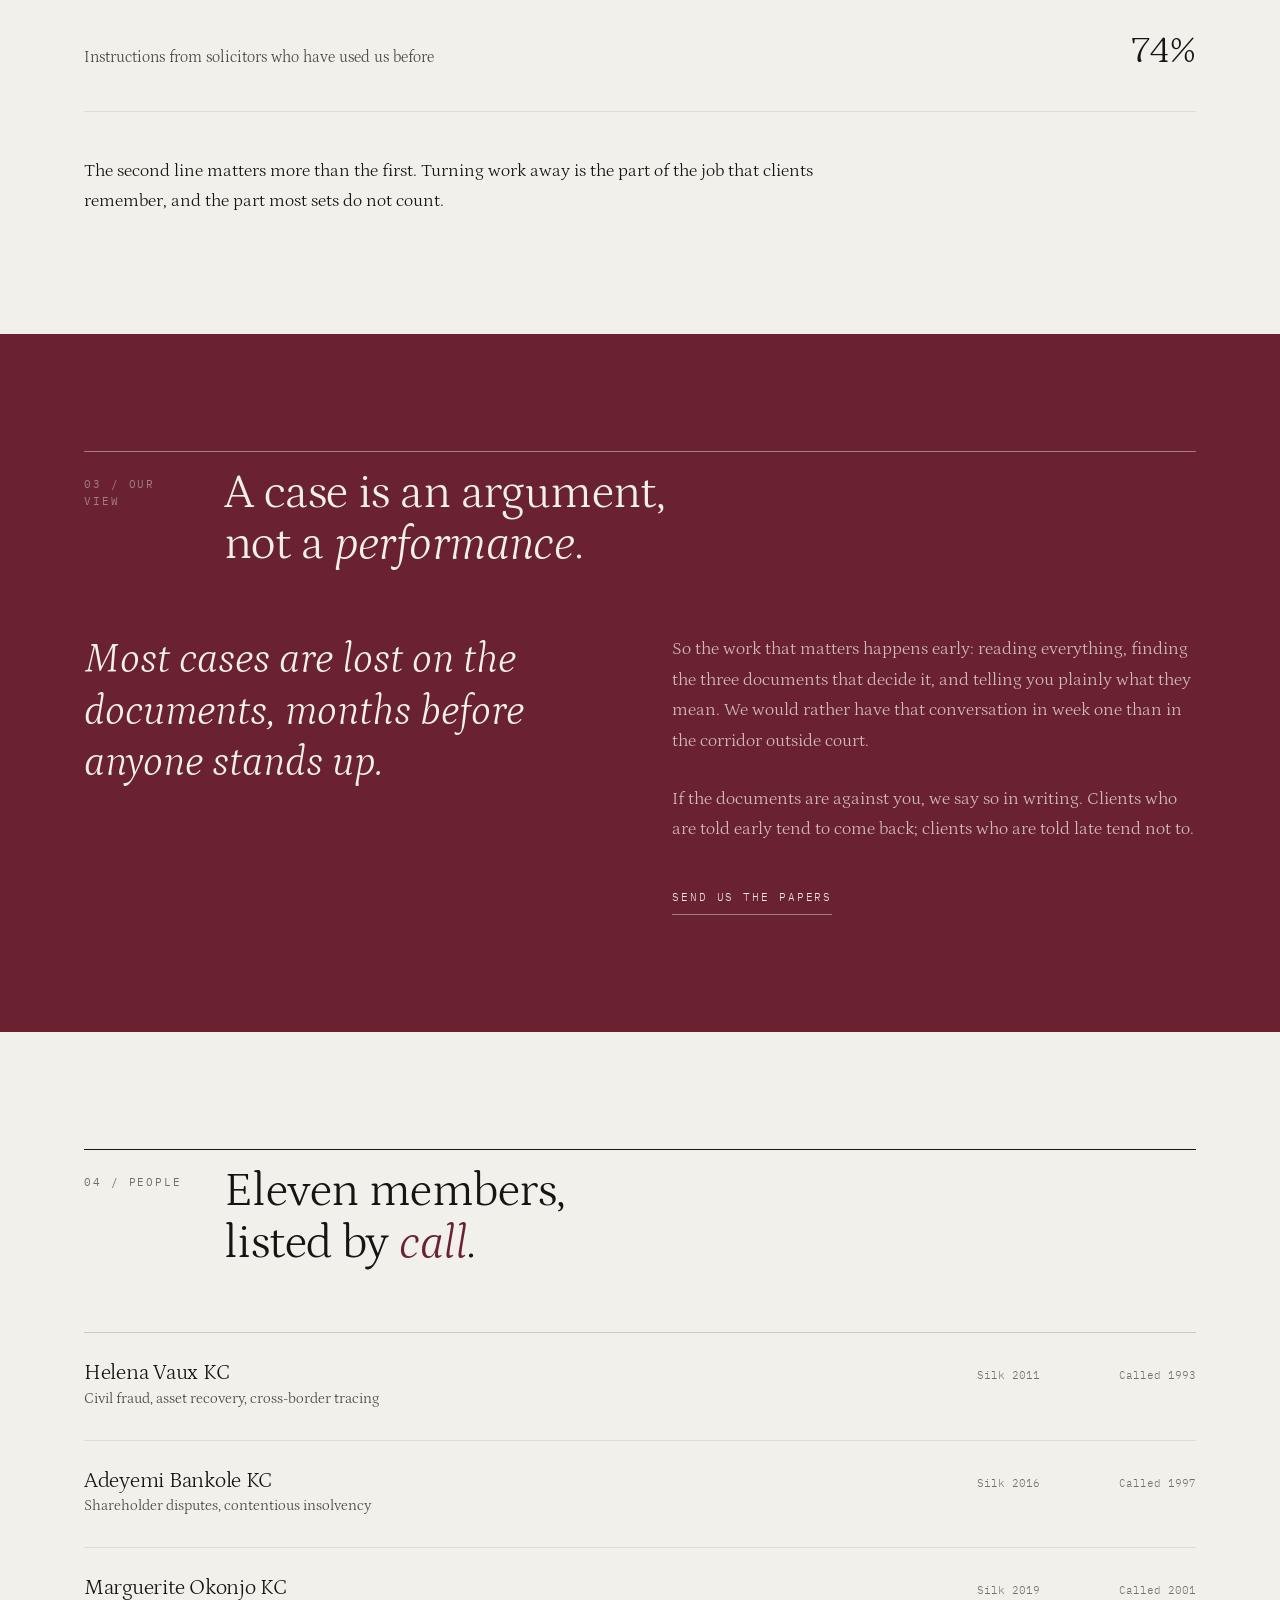
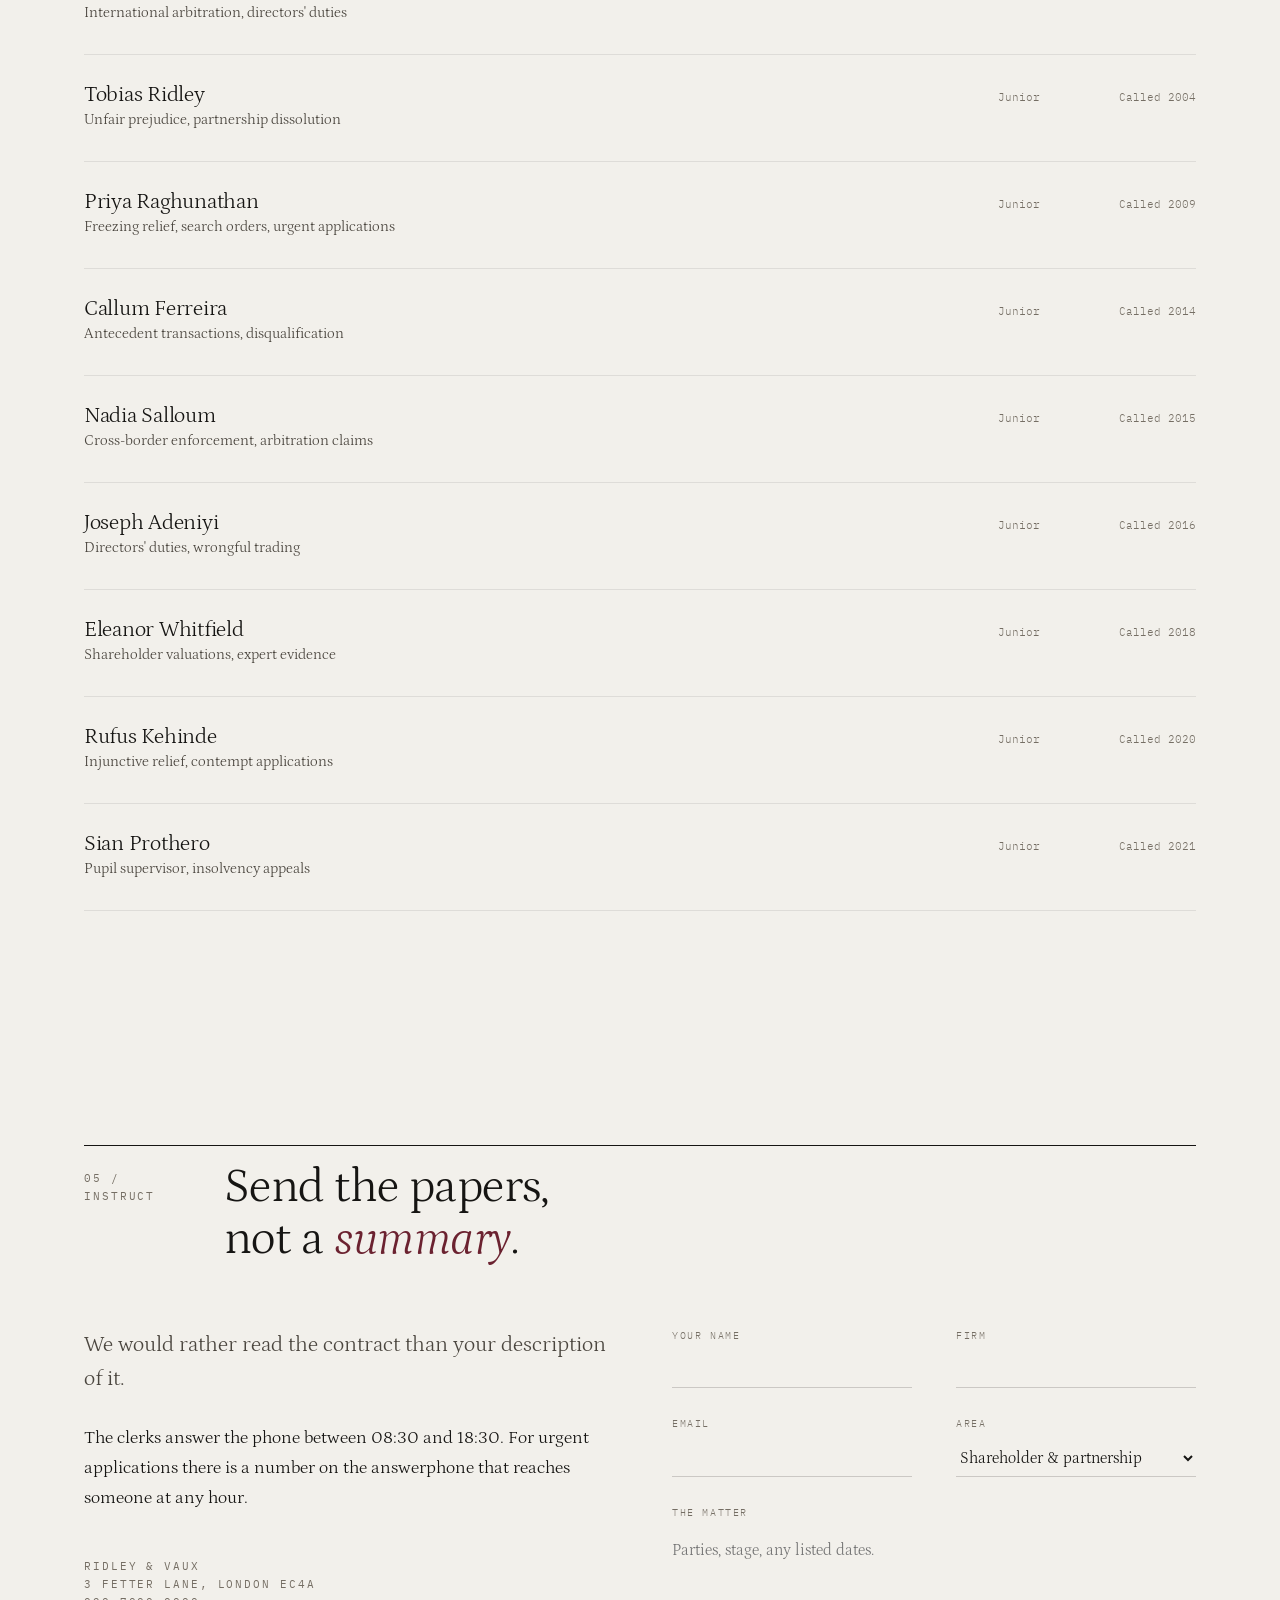
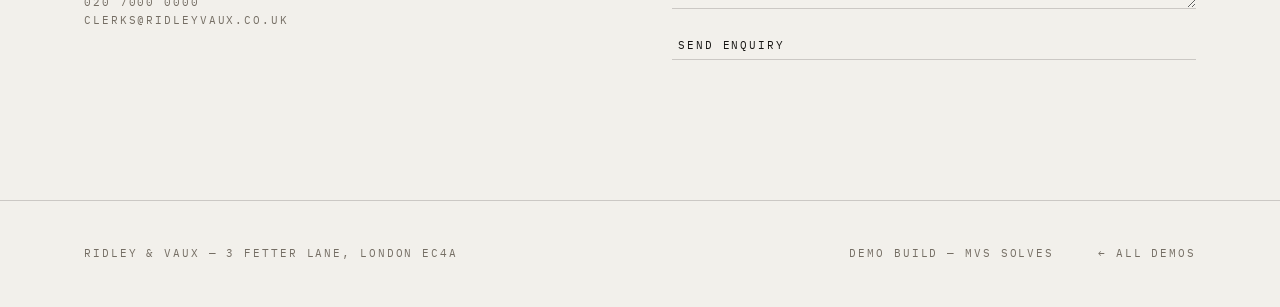
==== commit dca75514: "Fix contradicting counts, build real mobile nav, add a second motion layer Counts now match what the" ====
--- a/chambers/index.html
+++ b/chambers/index.html
@@ -36,6 +36,21 @@
     </div>
   </div>
 </nav>
+
+<button id="burger" aria-label="Menu" aria-expanded="false" aria-controls="mnav">
+  <span class="bar"></span><span class="bar"></span><span class="bar"></span>
+</button>
+
+<div id="mnav" aria-label="Menu">
+  <div class="m-links">
+      <a href="#areas">Practice</a>
+      <a href="#record">Record</a>
+      <a href="#people">People</a>
+      <a href="#view">Our view</a>
+      <a href="#instruct">Instruct us</a>
+  </div>
+  <p class="m-foot">3 Fetter Lane, London EC4A<br>020 7000 0000</p>
+</div>
 
 <!-- ══════════════════════════════════════════ hero -->
 <header class="hero wrap" id="top">
@@ -176,6 +191,26 @@
       <div><h3>Callum Ferreira</h3><p class="sub">Antecedent transactions, disqualification</p></div>
       <span class="yr">Junior</span><span class="cal">Called 2014</span>
     </article>
+    <article class="person rv">
+      <div><h3>Nadia Salloum</h3><p class="sub">Cross-border enforcement, arbitration claims</p></div>
+      <span class="yr">Junior</span><span class="cal">Called 2015</span>
+    </article>
+    <article class="person rv">
+      <div><h3>Joseph Adeniyi</h3><p class="sub">Directors' duties, wrongful trading</p></div>
+      <span class="yr">Junior</span><span class="cal">Called 2016</span>
+    </article>
+    <article class="person rv">
+      <div><h3>Eleanor Whitfield</h3><p class="sub">Shareholder valuations, expert evidence</p></div>
+      <span class="yr">Junior</span><span class="cal">Called 2018</span>
+    </article>
+    <article class="person rv">
+      <div><h3>Rufus Kehinde</h3><p class="sub">Injunctive relief, contempt applications</p></div>
+      <span class="yr">Junior</span><span class="cal">Called 2020</span>
+    </article>
+    <article class="person rv">
+      <div><h3>Sian Prothero</h3><p class="sub">Pupil supervisor, insolvency appeals</p></div>
+      <span class="yr">Junior</span><span class="cal">Called 2021</span>
+    </article>
   </div>
 </section>
 
--- a/chambers/css/chambers.css
+++ b/chambers/css/chambers.css
@@ -132,7 +132,8 @@
 .person .yr,.person .cal{font-family:var(--mono); font-size:.7rem; color:var(--ink-3);
   text-align:right; white-space:nowrap}
 @media(max-width:760px){
-  .person{grid-template-columns:1fr auto}
+  .person{grid-template-columns:1fr auto; gap:.3rem var(--s2)}
+  .person .yr{font-size:.64rem}
   .person .sub{grid-column:1/-1}
   .person .cal{display:none}
 }
@@ -155,6 +156,8 @@
 .plate .frame{display:block; position:relative; overflow:hidden; background:var(--shell-2)}
 .plate .frame img{position:absolute; inset:0; width:100%; height:100%; object-fit:cover;
   filter:contrast(1.04)}
+.plate:hover .frame img{--pz:1.10}
+.plate .frame img{transition:filter .8s var(--ease)}
 .plate figcaption{margin-top:.6rem; font-family:var(--mono); font-size:.62rem;
   letter-spacing:.16em; text-transform:uppercase; color:var(--ink-3)}
 .r-45 .frame{aspect-ratio:4/5} .r-32 .frame{aspect-ratio:3/2} .r-band .frame{aspect-ratio:21/8}
@@ -197,3 +200,59 @@
   .js .rv.pre{opacity:0; transform:translateY(14px)}
 }
 @media (prefers-reduced-motion: reduce){*{transition-duration:.01ms !important}}
+
+
+/* ============================================================
+   Mobile navigation + second motion layer.
+   The nav links used to simply display:none under 880px, which
+   left a phone with no way to move around the page at all.
+   ============================================================ */
+
+#burger{display:none; position:fixed; top:calc(env(safe-area-inset-top) + 10px); right:var(--pad);
+  z-index:130; width:44px; height:44px; align-items:center; justify-content:center;
+  flex-direction:column; gap:6px; background:none; border:0; cursor:pointer; padding:0}
+#burger .bar{display:block; width:22px; height:1.5px; background:var(--ink); transition:transform .4s var(--mm-ease), opacity .3s, background-color .4s}
+#burger[aria-expanded="true"] .bar{background:var(--shell)}
+#burger[aria-expanded="true"] .bar:nth-child(1){transform:translateY(7.5px) rotate(45deg)}
+#burger[aria-expanded="true"] .bar:nth-child(2){opacity:0}
+#burger[aria-expanded="true"] .bar:nth-child(3){transform:translateY(-7.5px) rotate(-45deg)}
+
+#mnav{position:fixed; inset:0; z-index:120; background:var(--oxblood); color:var(--shell);
+  transform:translateY(-101%); transition:transform .62s var(--mm-ease); visibility:hidden;
+  display:flex; flex-direction:column; justify-content:space-between;
+  padding:calc(env(safe-area-inset-top) + 5rem) var(--pad) calc(env(safe-area-inset-bottom) + 2rem)}
+#mnav.open{transform:translateY(0); visibility:visible}
+#mnav .m-links{background:none; border:0; position:static; height:auto; display:block}
+#mnav a{display:block; font-family:var(--serif); font-size:2.4rem; line-height:1.25;
+  text-decoration:none; color:var(--shell); padding:.25rem 0;
+  opacity:0; transform:translateY(18px);
+  transition:opacity .5s var(--mm-ease), transform .5s var(--mm-ease)}
+#mnav.open a{opacity:1; transform:none}
+#mnav .m-foot{font-family:var(--mono); font-size:.68rem; letter-spacing:.16em;
+  text-transform:uppercase; color:var(--onblood); line-height:1.9;
+  border-top:1px solid rgba(255,255,255,.22); padding-top:1.1rem}
+body.locked{overflow:hidden}
+
+@media(max-width:880px){
+  #burger{display:flex}
+  nav .nav-links{display:none !important}   /* no header action on this site */
+}
+
+/* nav retracts on the way down, returns on the way up */
+nav{transition:transform .45s var(--mm-ease)}
+body.nav-up nav{transform:translateY(-105%)}
+
+/* scroll-linked depth inside every framed image.
+   JS only ever writes --py; the transform itself stays here so hover and
+   reveal states can still compose with it. */
+.plate .frame img{transform:scale(var(--pz,1.06)) translate3d(0,var(--py,0),0); will-change:transform}
+.hero-fig img{will-change:transform}
+
+:root{--mm-ease:cubic-bezier(.22,.9,.28,1)}
+
+/* touch targets and tap feedback */
+@media(hover:none){
+  a,button{-webkit-tap-highlight-color:transparent}
+  nav a,.go,.btn,.pill,.slot{min-height:44px}
+  .go,.btn,.pill{display:inline-flex; align-items:center}
+}
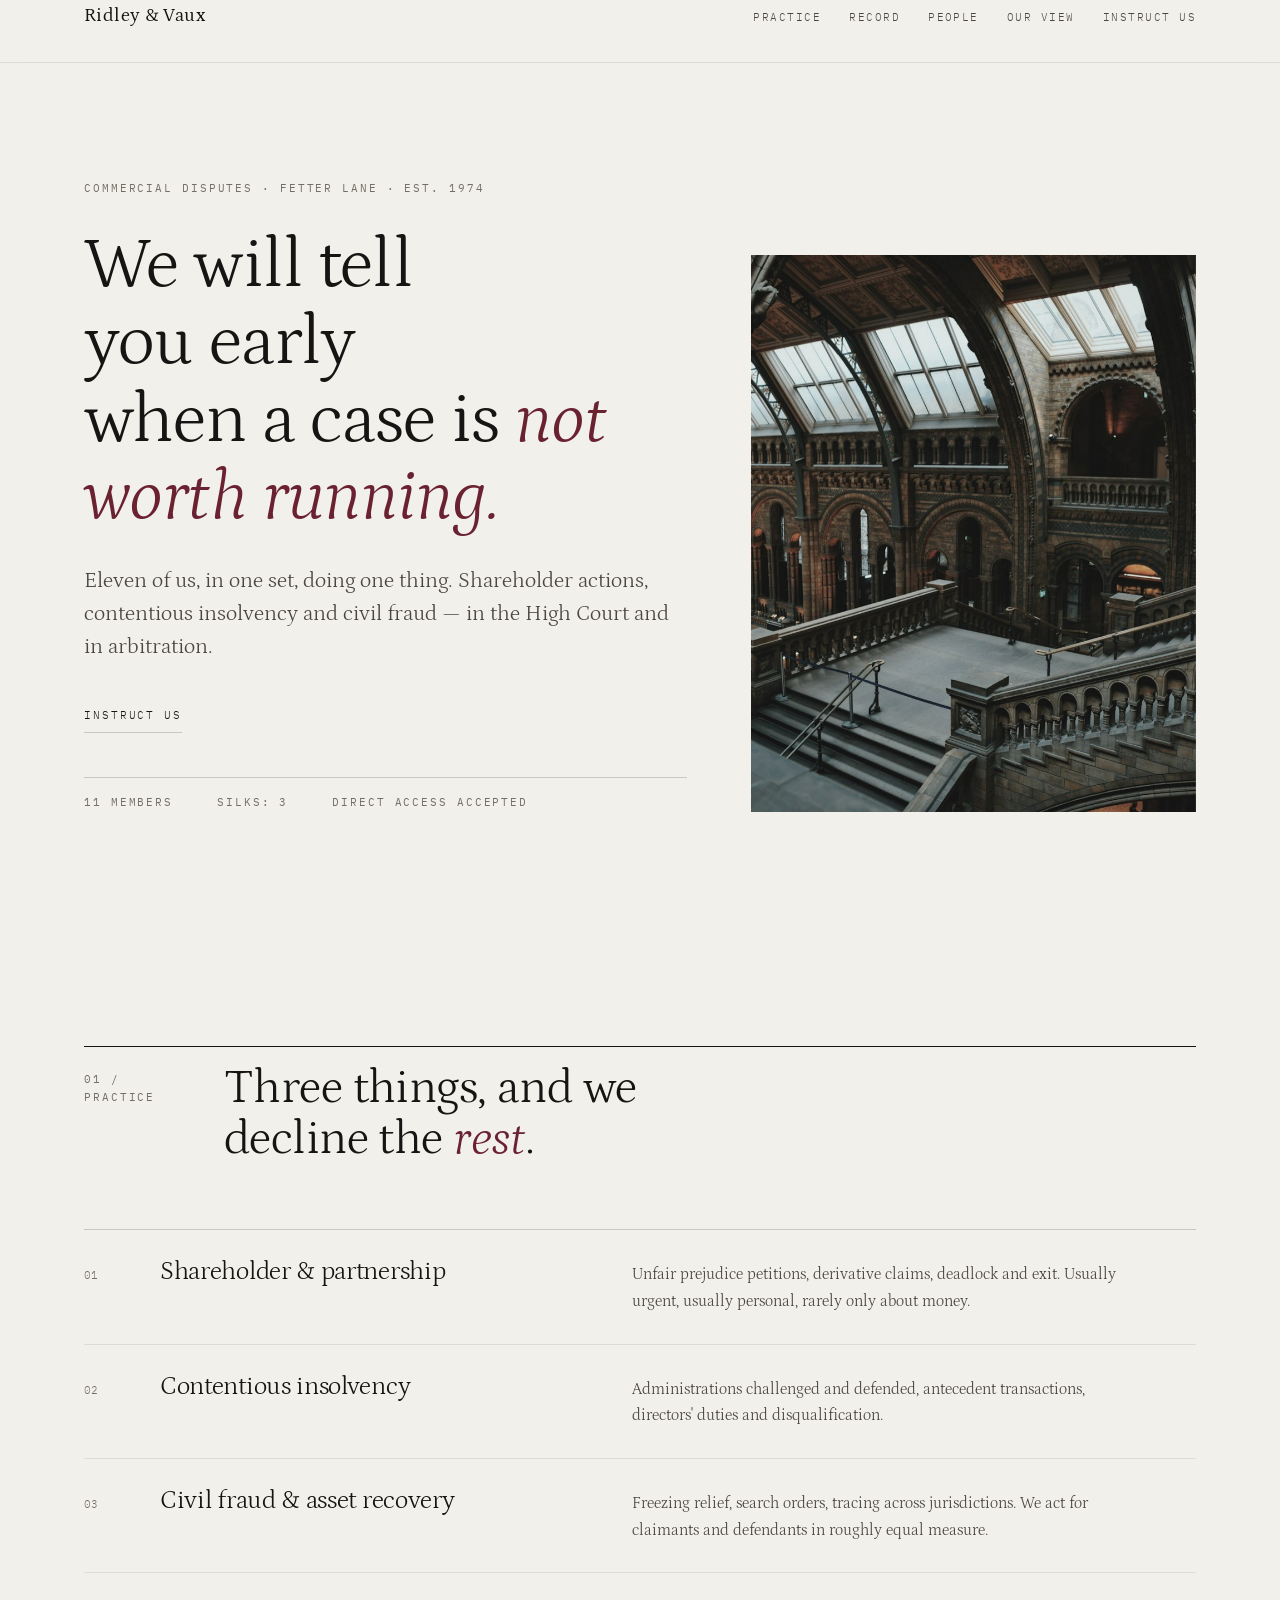
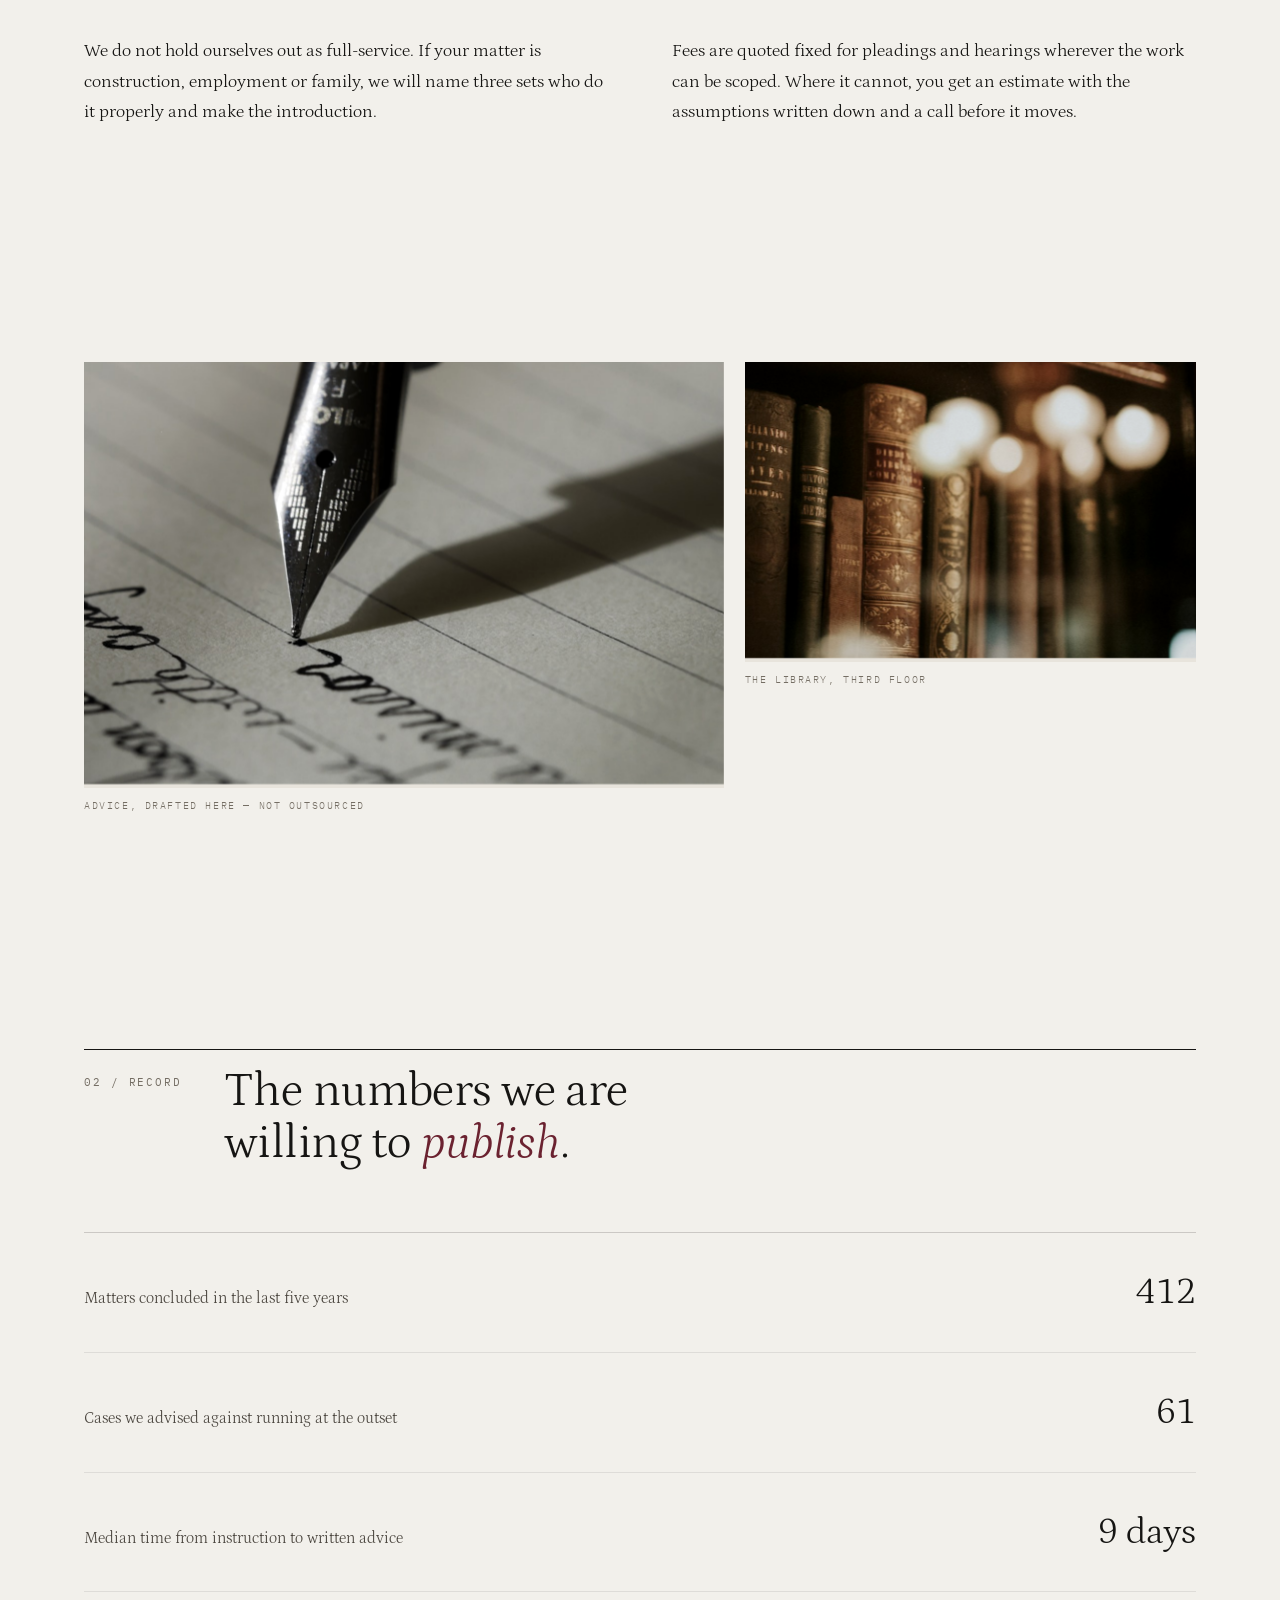
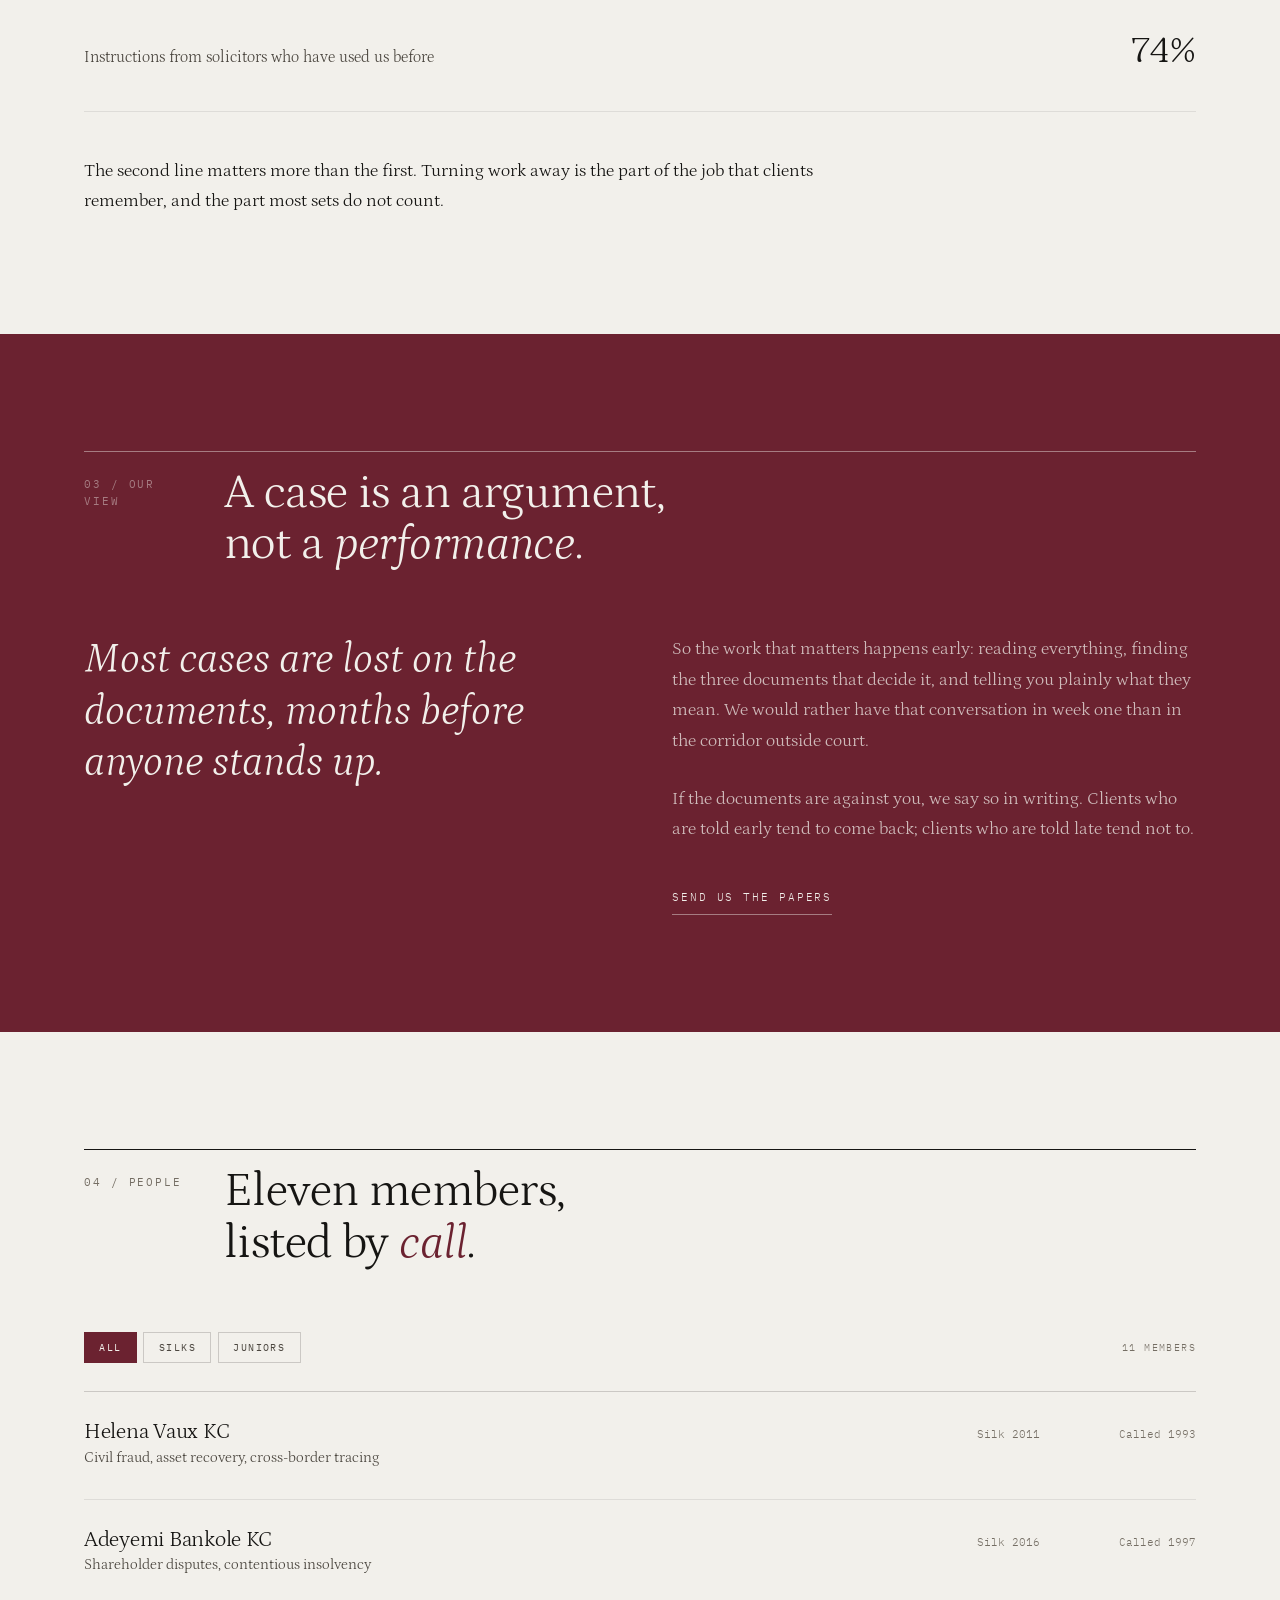
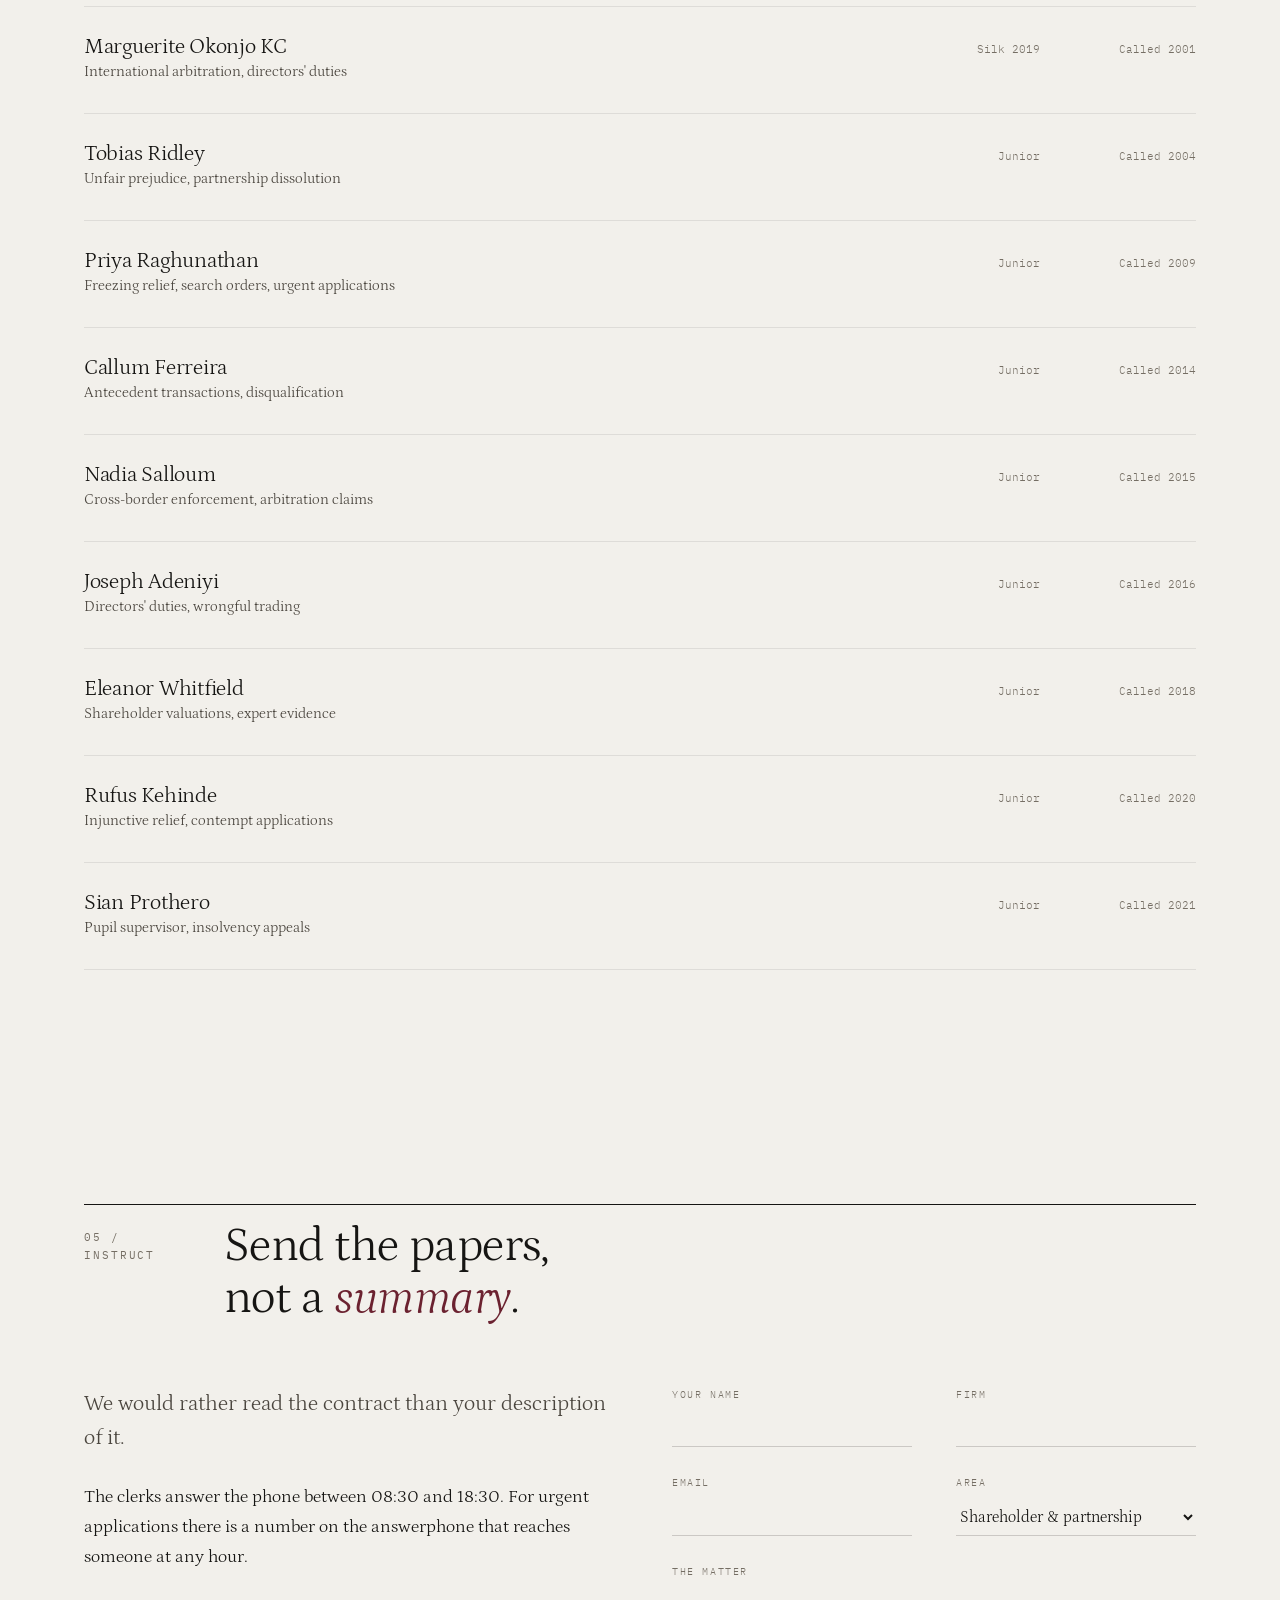
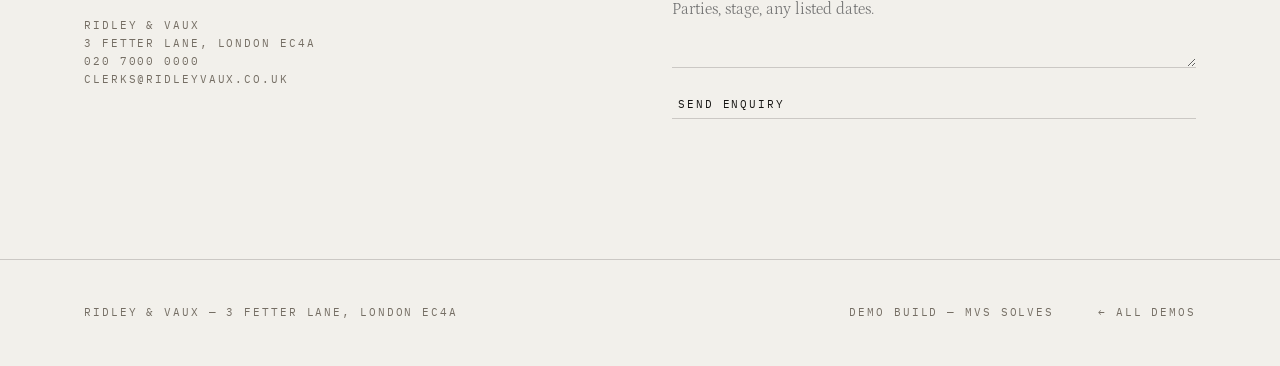
==== commit 2ae047ed: "Give each site an interaction its own content actually needs Not motion for its own sake — in each c" ====
--- a/chambers/index.html
+++ b/chambers/index.html
@@ -166,7 +166,14 @@
     <h2 class="rv">Eleven members,<br>listed by <em>call</em>.</h2>
   </div>
 
-  <div class="people">
+  <div class="filters rv" role="group" aria-label="Filter members">
+    <button class="chip" type="button" data-rank="all" aria-pressed="true">All</button>
+    <button class="chip" type="button" data-rank="silk" aria-pressed="false">Silks</button>
+    <button class="chip" type="button" data-rank="junior" aria-pressed="false">Juniors</button>
+    <span class="chip-count" id="chipcount" aria-live="polite">11 members</span>
+  </div>
+
+  <div class="people" id="peopleList">
     <article class="person rv">
       <div><h3>Helena Vaux KC</h3><p class="sub">Civil fraud, asset recovery, cross-border tracing</p></div>
       <span class="yr">Silk 2011</span><span class="cal">Called 1993</span>
--- a/chambers/css/chambers.css
+++ b/chambers/css/chambers.css
@@ -123,6 +123,17 @@
   font-variant-numeric:tabular-nums; white-space:nowrap}
 
 /* ---------- people: an index, not headshots ---------- */
+.filters{display:flex; flex-wrap:wrap; gap:.4rem; align-items:center; margin-bottom:var(--s3)}
+.chip{font-family:var(--mono); font-size:.64rem; letter-spacing:.14em; text-transform:uppercase;
+  background:none; color:var(--ink-2); border:1px solid var(--hair); padding:.5rem .9rem;
+  cursor:pointer; transition:background-color .5s var(--ease), color .5s var(--ease),
+  border-color .5s var(--ease)}
+.chip:hover{border-color:var(--oxblood); color:var(--oxblood)}
+.chip[aria-pressed="true"]{background:var(--oxblood); border-color:var(--oxblood); color:var(--shell)}
+.chip-count{font-family:var(--mono); font-size:.62rem; letter-spacing:.14em;
+  text-transform:uppercase; color:var(--ink-3); margin-left:auto}
+.person[hidden]{display:none}
+@media(max-width:600px){.chip-count{margin-left:0; width:100%; padding-top:.4rem}}
 .people{border-top:1px solid var(--hair)}
 .person{display:grid; grid-template-columns:minmax(0,1fr) 7rem 8rem;
   gap:var(--s1) var(--s3); align-items:baseline; padding-block:var(--s3);
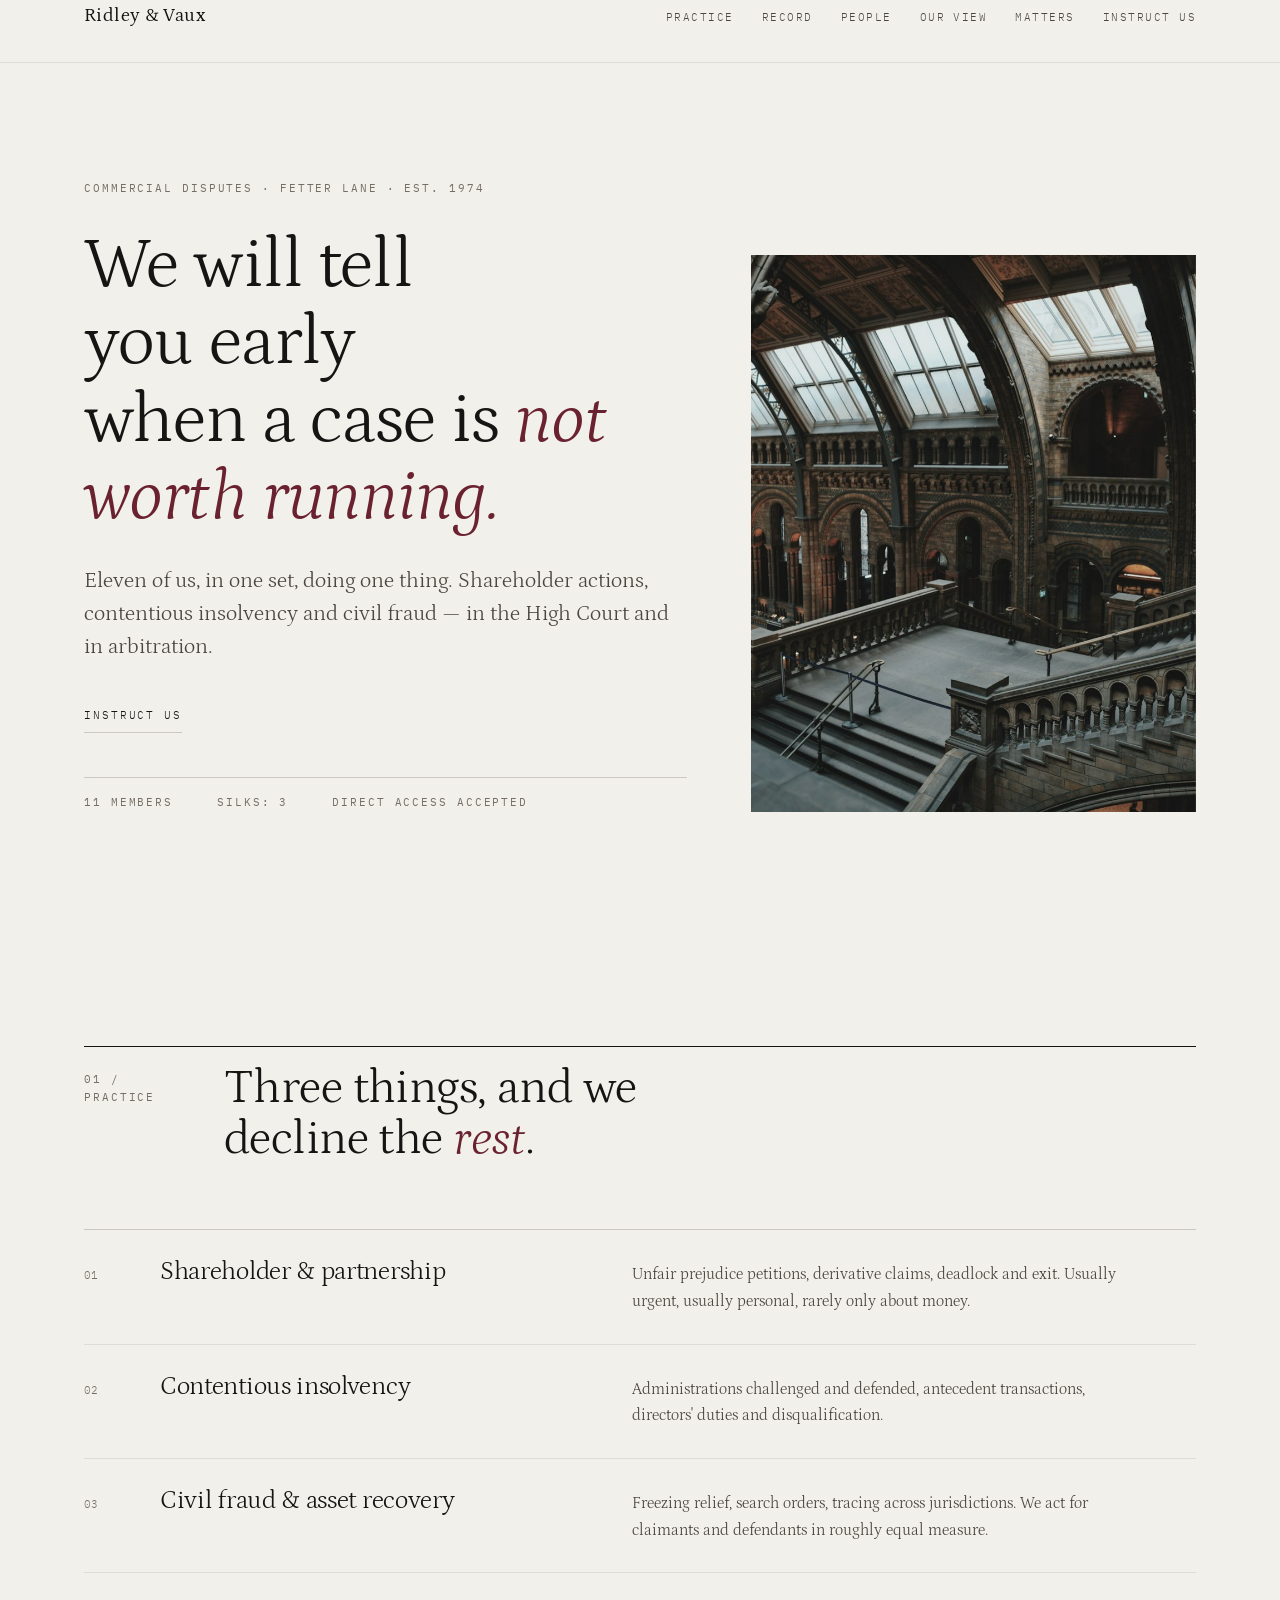
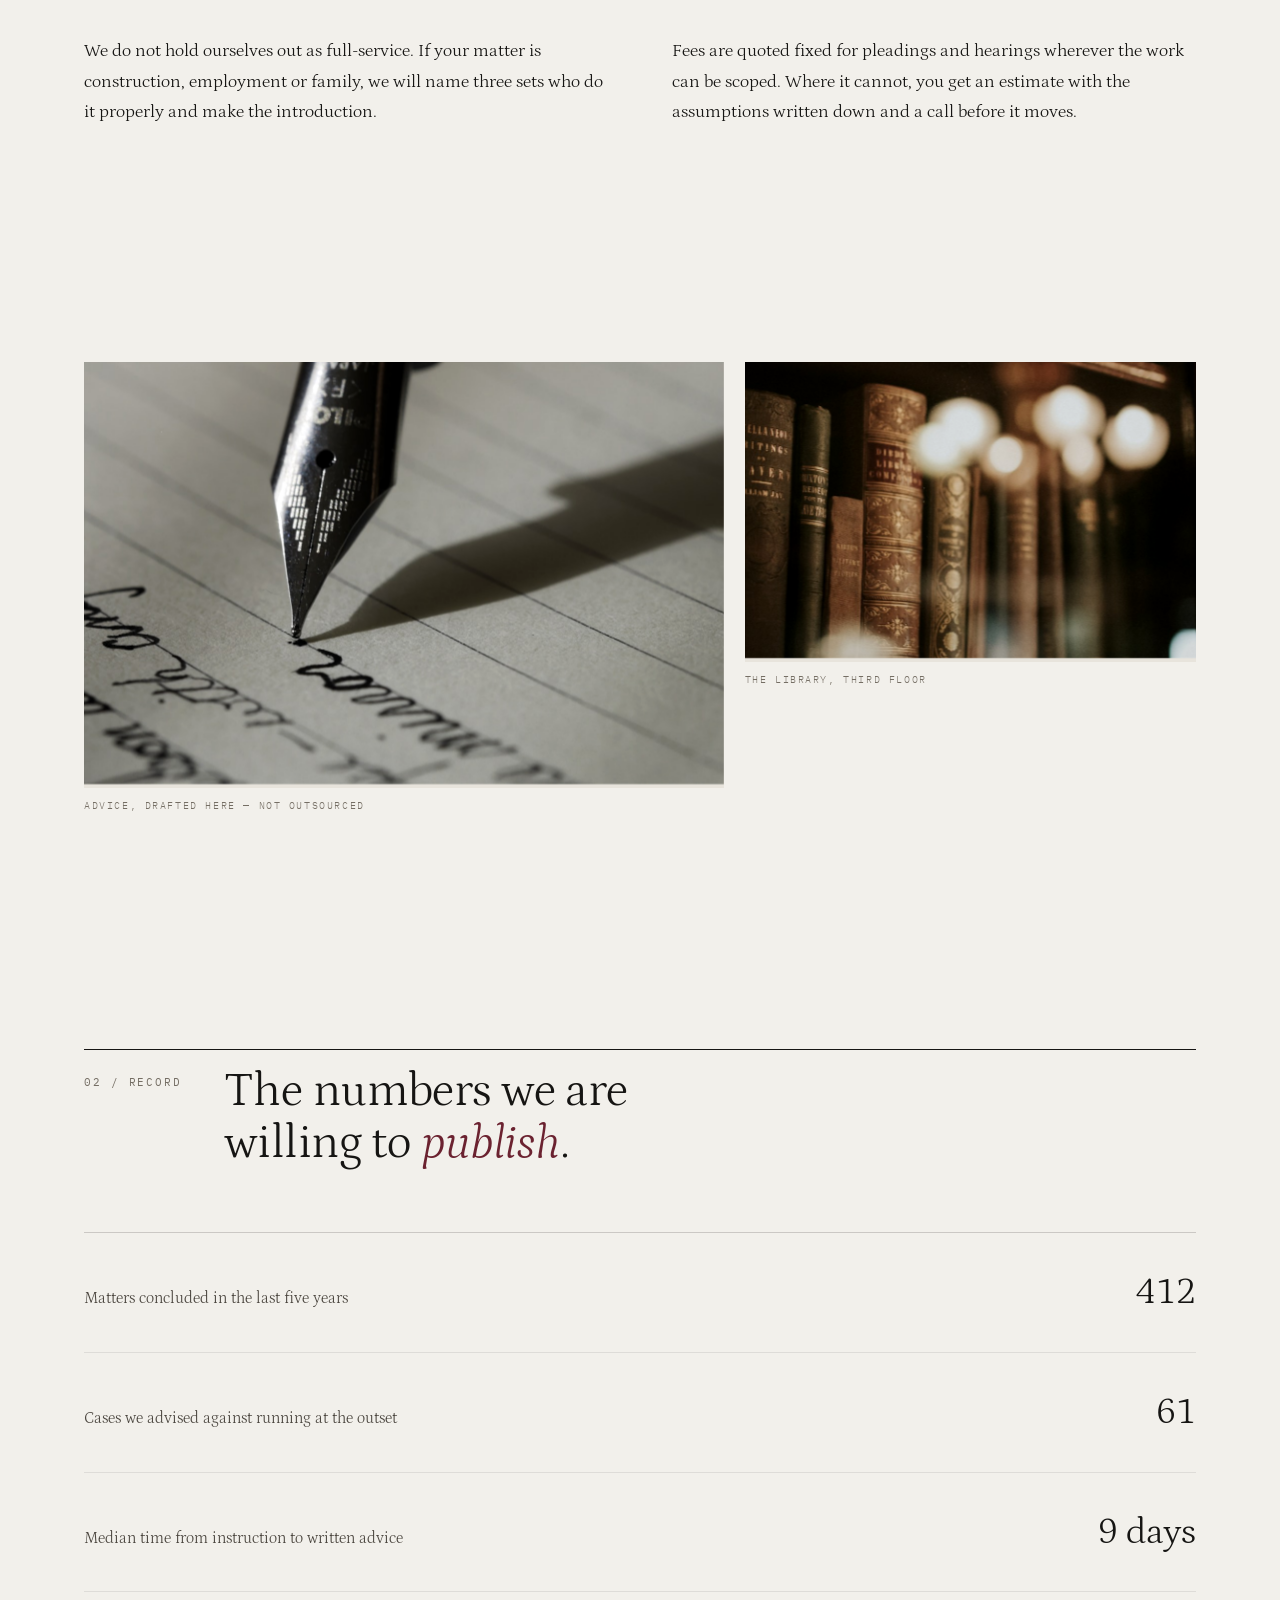
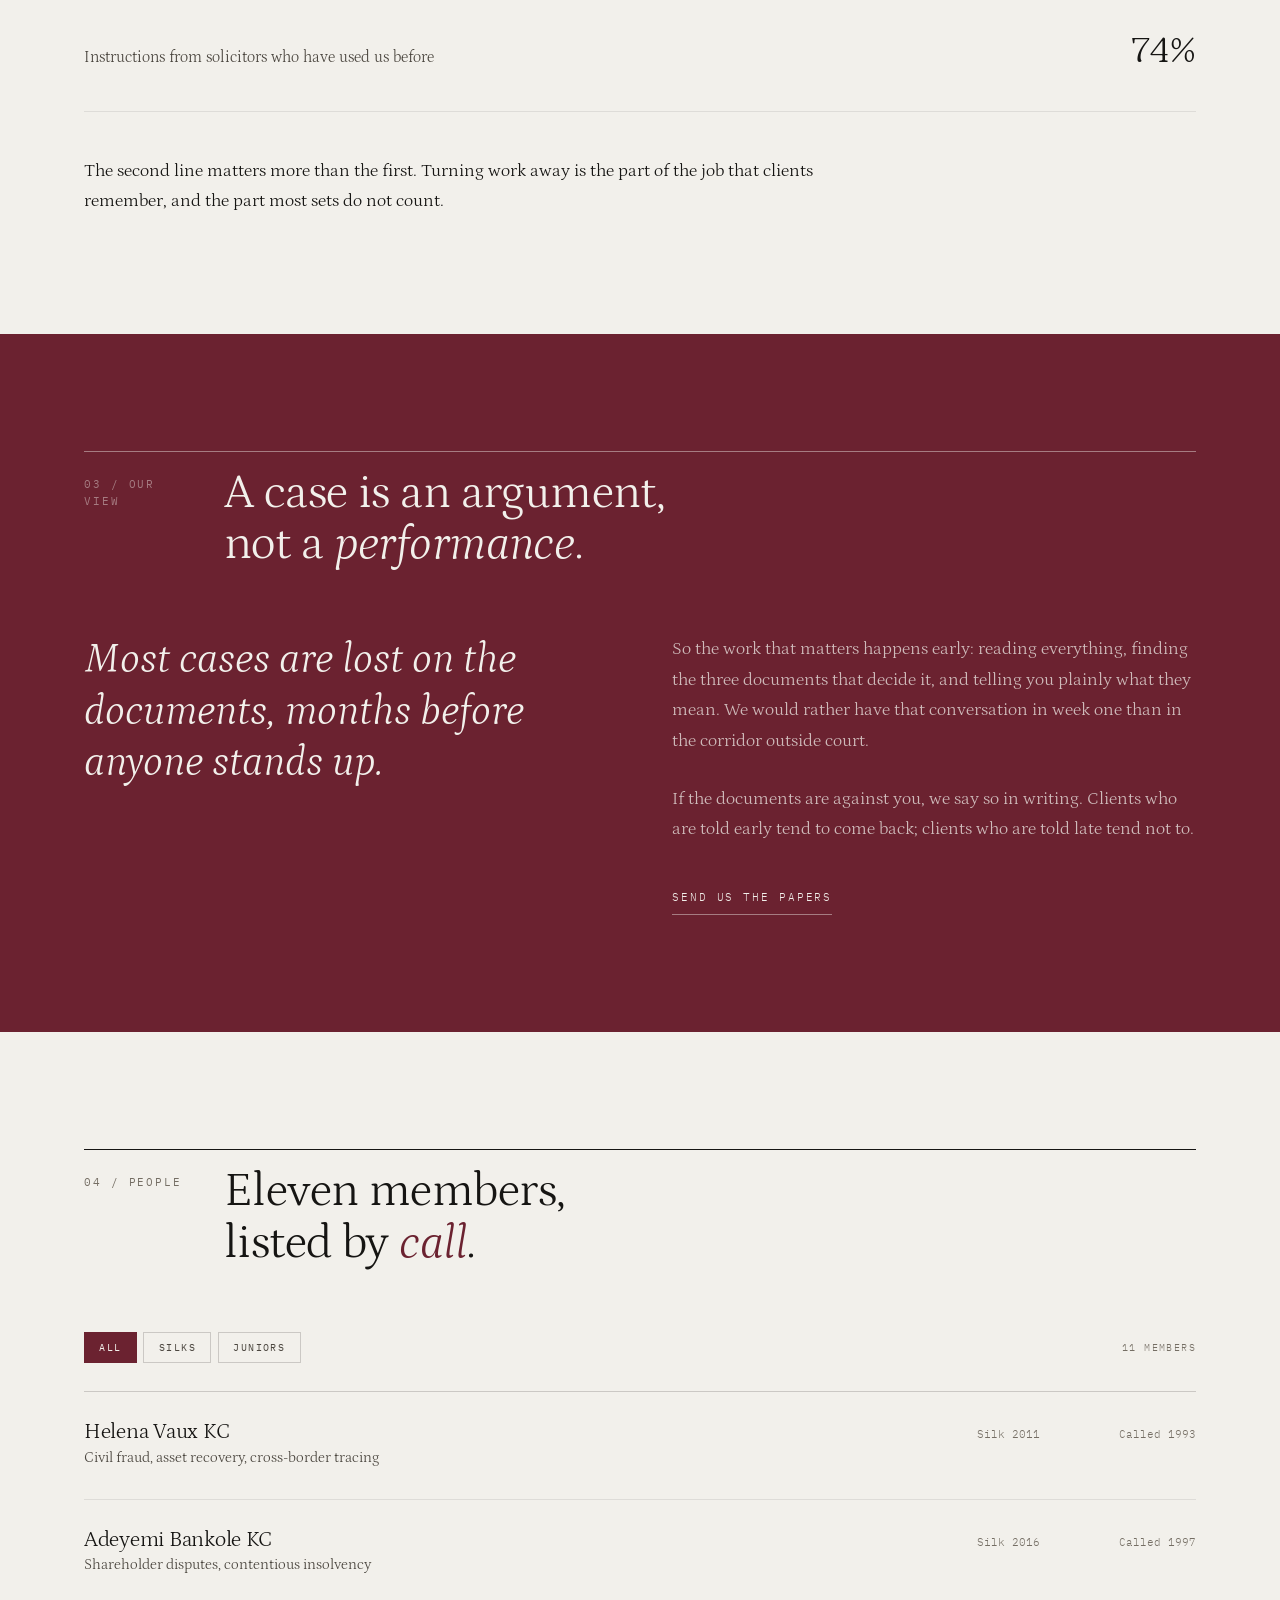
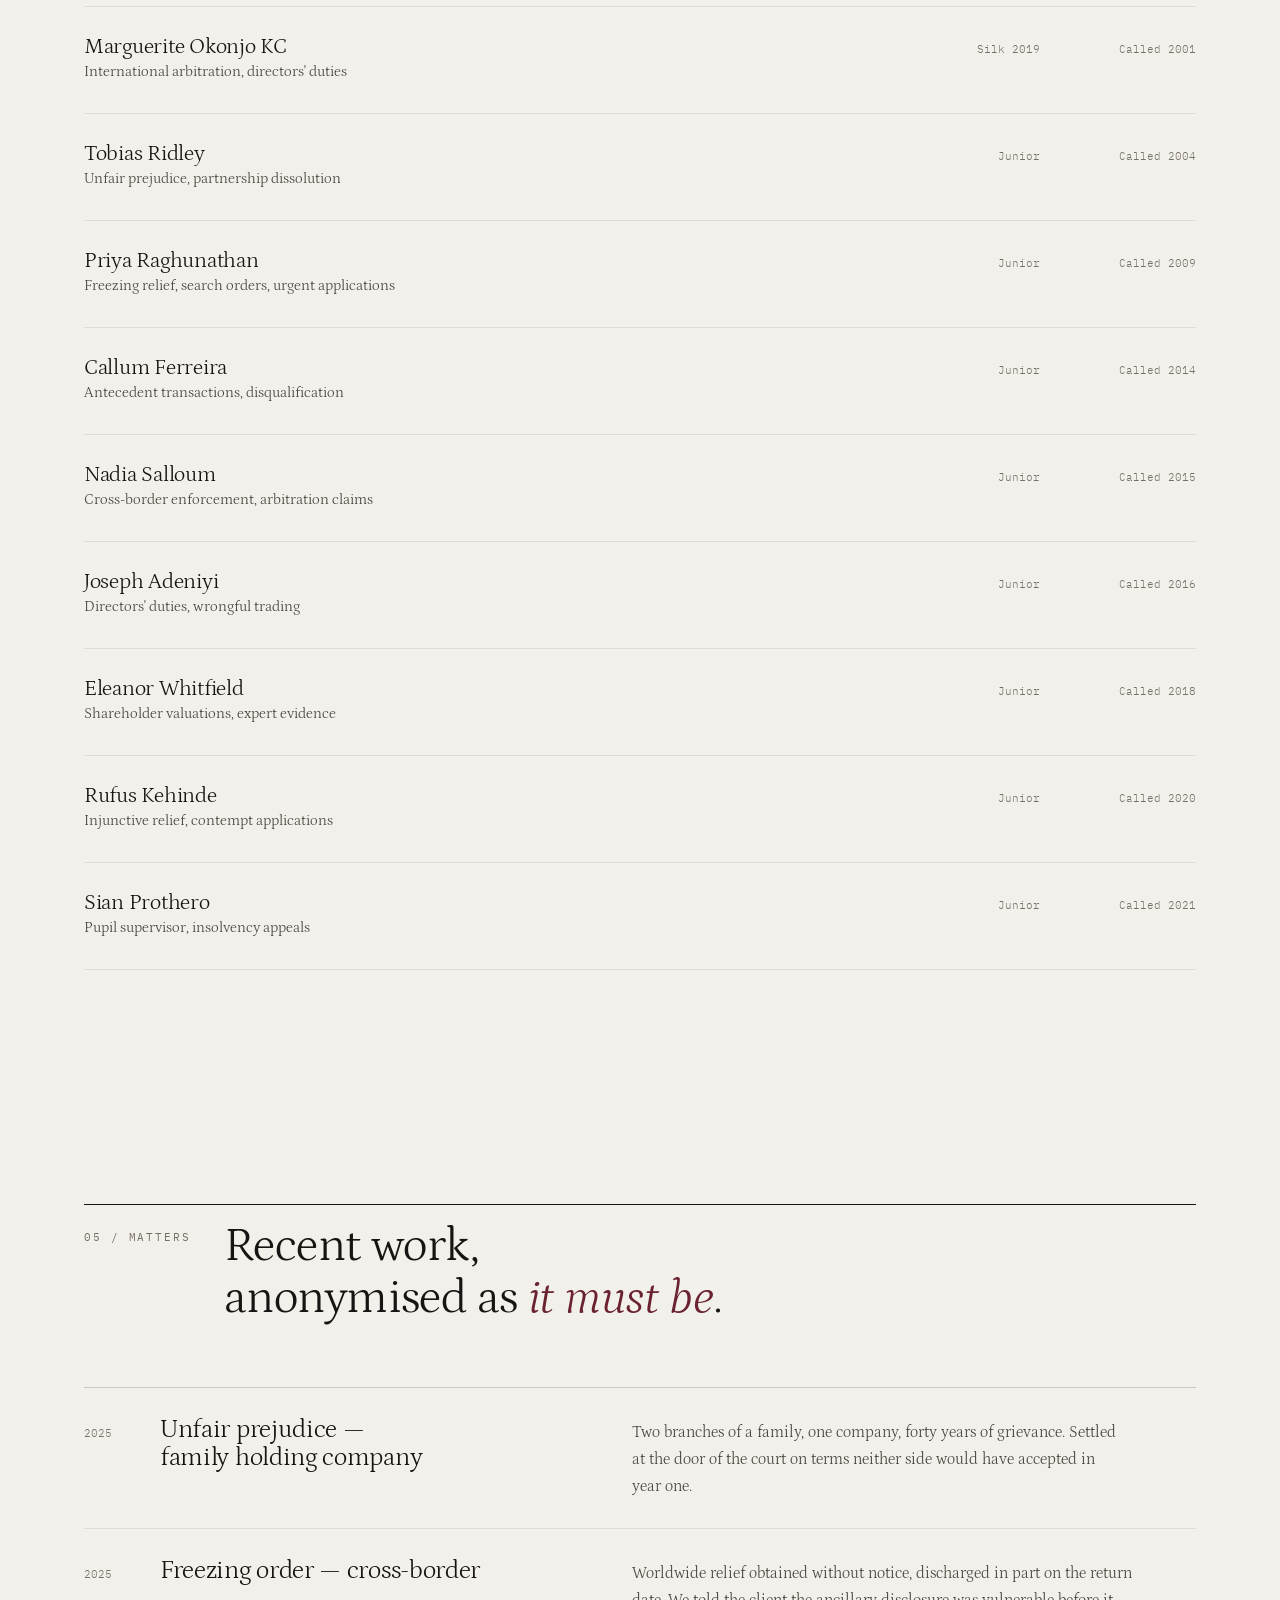
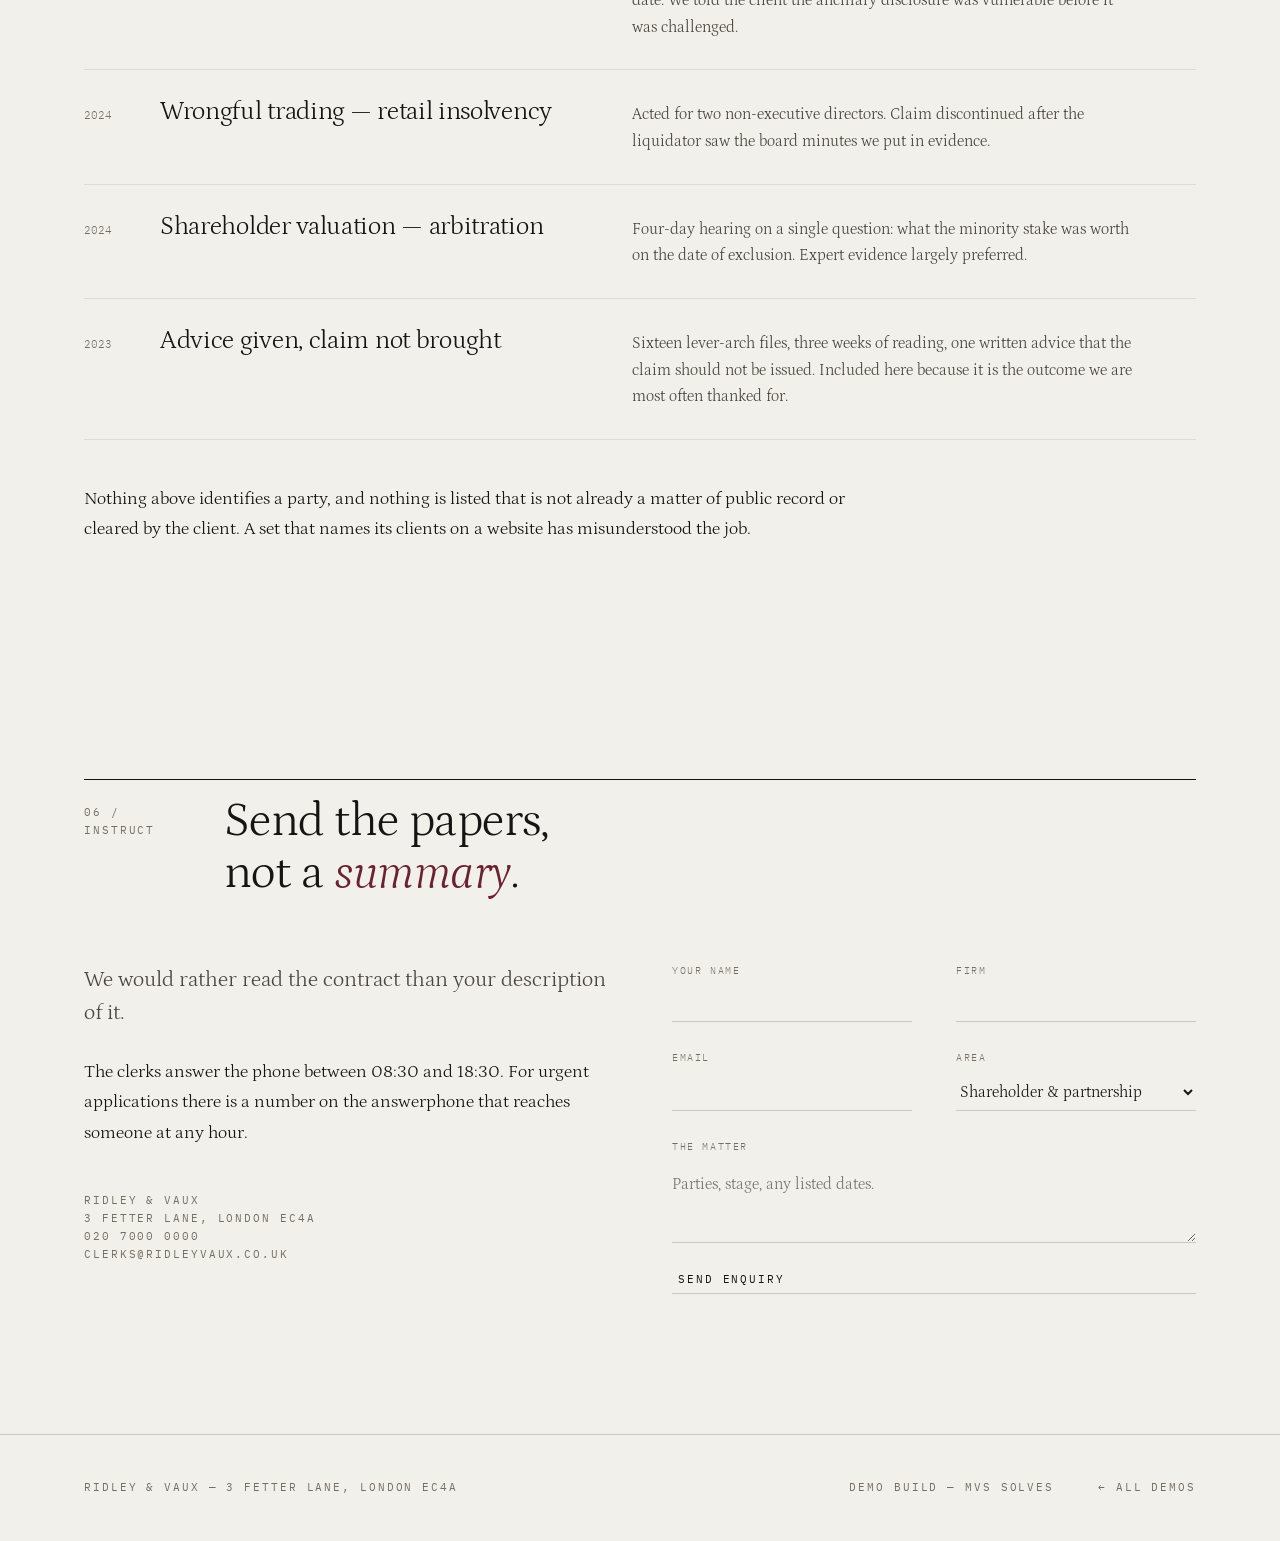
==== commit 7811dcc5: "Library of three: drop the first two builds, deepen the rest Removed Grange & Son and Coldharbour fr" ====
--- a/chambers/index.html
+++ b/chambers/index.html
@@ -8,13 +8,19 @@
 <meta name="description" content="A commercial disputes set of eleven. Shareholder actions, contentious insolvency and civil fraud, in the High Court and in arbitration.">
 <meta name="theme-color" content="#F2F0EB">
 <meta property="og:type" content="website">
+<meta property="og:image" content="https://mvssolves.github.io/mvs-demos/chambers/og.png">
+<meta property="og:image:width" content="1200">
+<meta property="og:image:height" content="630">
+<meta name="twitter:card" content="summary_large_image">
+<meta name="twitter:image" content="https://mvssolves.github.io/mvs-demos/chambers/og.png">
 <meta property="og:title" content="Ridley &amp; Vaux — Commercial disputes">
 <meta property="og:description" content="Eleven of us. We tell you early when a case is not worth running.">
 
 <link rel="preconnect" href="https://fonts.googleapis.com">
 <link rel="preconnect" href="https://fonts.gstatic.com" crossorigin>
 <link href="https://fonts.googleapis.com/css2?family=Petrona:ital,wght@0,300;0,400;1,300;1,400&family=IBM+Plex+Mono:wght@400&display=swap" rel="stylesheet">
-<link rel="stylesheet" href="css/chambers.css">
+<link rel="preload" as="image" href="img/stair.jpg" fetchpriority="high">
+<link rel="stylesheet" href="css/chambers.css?v=202608022013">
 
 <script type="application/ld+json">
 {"@context":"https://schema.org","@type":"LegalService","name":"Ridley & Vaux",
@@ -23,6 +29,8 @@
 </script>
 </head>
 <body>
+
+<a class="skip" href="#top">Skip to content</a>
 
 <nav>
   <div class="wrap nav-in">
@@ -32,6 +40,7 @@
       <a href="#record">Record</a>
       <a href="#people">People</a>
       <a href="#view">Our view</a>
+      <a href="#matters">Matters</a>
       <a href="#instruct">Instruct us</a>
     </div>
   </div>
@@ -47,6 +56,7 @@
       <a href="#record">Record</a>
       <a href="#people">People</a>
       <a href="#view">Our view</a>
+      <a href="#matters">Matters</a>
       <a href="#instruct">Instruct us</a>
   </div>
   <p class="m-foot">3 Fetter Lane, London EC4A<br>020 7000 0000</p>
@@ -221,10 +231,49 @@
   </div>
 </section>
 
+
+<!-- ══════════════════════════════════════════ matters -->
+<section id="matters" class="wrap">
+  <div class="head">
+    <span class="k rv">05 / Matters</span>
+    <h2 class="rv">Recent work,<br>anonymised as <em>it must be</em>.</h2>
+  </div>
+
+  <div class="index">
+    <article class="area rv">
+      <span class="n">2025</span>
+      <h3>Unfair prejudice — family holding company</h3>
+      <p>Two branches of a family, one company, forty years of grievance. Settled at the door of the court on terms neither side would have accepted in year one.</p>
+    </article>
+    <article class="area rv">
+      <span class="n">2025</span>
+      <h3>Freezing order — cross-border</h3>
+      <p>Worldwide relief obtained without notice, discharged in part on the return date. We told the client the ancillary disclosure was vulnerable before it was challenged.</p>
+    </article>
+    <article class="area rv">
+      <span class="n">2024</span>
+      <h3>Wrongful trading — retail insolvency</h3>
+      <p>Acted for two non-executive directors. Claim discontinued after the liquidator saw the board minutes we put in evidence.</p>
+    </article>
+    <article class="area rv">
+      <span class="n">2024</span>
+      <h3>Shareholder valuation — arbitration</h3>
+      <p>Four-day hearing on a single question: what the minority stake was worth on the date of exclusion. Expert evidence largely preferred.</p>
+    </article>
+    <article class="area rv">
+      <span class="n">2023</span>
+      <h3>Advice given, claim not brought</h3>
+      <p>Sixteen lever-arch files, three weeks of reading, one written advice that the claim should not be issued. Included here because it is the outcome we are most often thanked for.</p>
+    </article>
+  </div>
+
+  <p class="rv mt-4">Nothing above identifies a party, and nothing is listed that is not already a matter of public record or cleared by the client. A set that names its clients on a website has misunderstood the job.</p>
+</section>
+
 <!-- ══════════════════════════════════════════ instruct -->
 <section id="instruct" class="wrap">
   <div class="head">
-    <span class="k rv">05 / Instruct</span>
+    <span class="k rv">06 / Instruct</span>
     <h2 class="rv">Send the papers,<br>not a <em>summary</em>.</h2>
   </div>
 
@@ -259,6 +308,6 @@
   </div>
 </footer>
 
-<script src="js/chambers.js"></script>
+<script src="js/chambers.js?v=202608022013"></script>
 </body>
 </html>
--- a/chambers/css/chambers.css
+++ b/chambers/css/chambers.css
@@ -261,9 +261,20 @@
 
 :root{--mm-ease:cubic-bezier(.22,.9,.28,1)}
 
-/* touch targets and tap feedback */
-@media(hover:none){
+/* Touch targets. Keyed off width as well as pointer type — a narrow window on
+   a laptop still gets fingers on a trackpad, and 31px chips were failing the
+   44px minimum. */
+@media(hover:none),(max-width:880px){
   a,button{-webkit-tap-highlight-color:transparent}
-  nav a,.go,.btn,.pill,.slot{min-height:44px}
-  .go,.btn,.pill{display:inline-flex; align-items:center}
-}
+  nav a,.go,.btn,.pill,.slot,.chip,.unit,.foot a{min-height:44px}
+  .foot a{display:inline-flex; align-items:center}
+  .go,.btn,.pill,.chip,.unit{display:inline-flex; align-items:center; justify-content:center}
+  .chip,.unit{padding-inline:1rem}
+}
+
+
+/* skip link — visible only once it has focus */
+.skip{position:fixed; top:.5rem; left:.5rem; z-index:200; transform:translateY(-160%);
+  padding:.7rem 1rem; font-size:.8rem; text-decoration:none;
+  background:#111; color:#fff; transition:transform .25s ease}
+.skip:focus,.skip:focus-visible{transform:none}
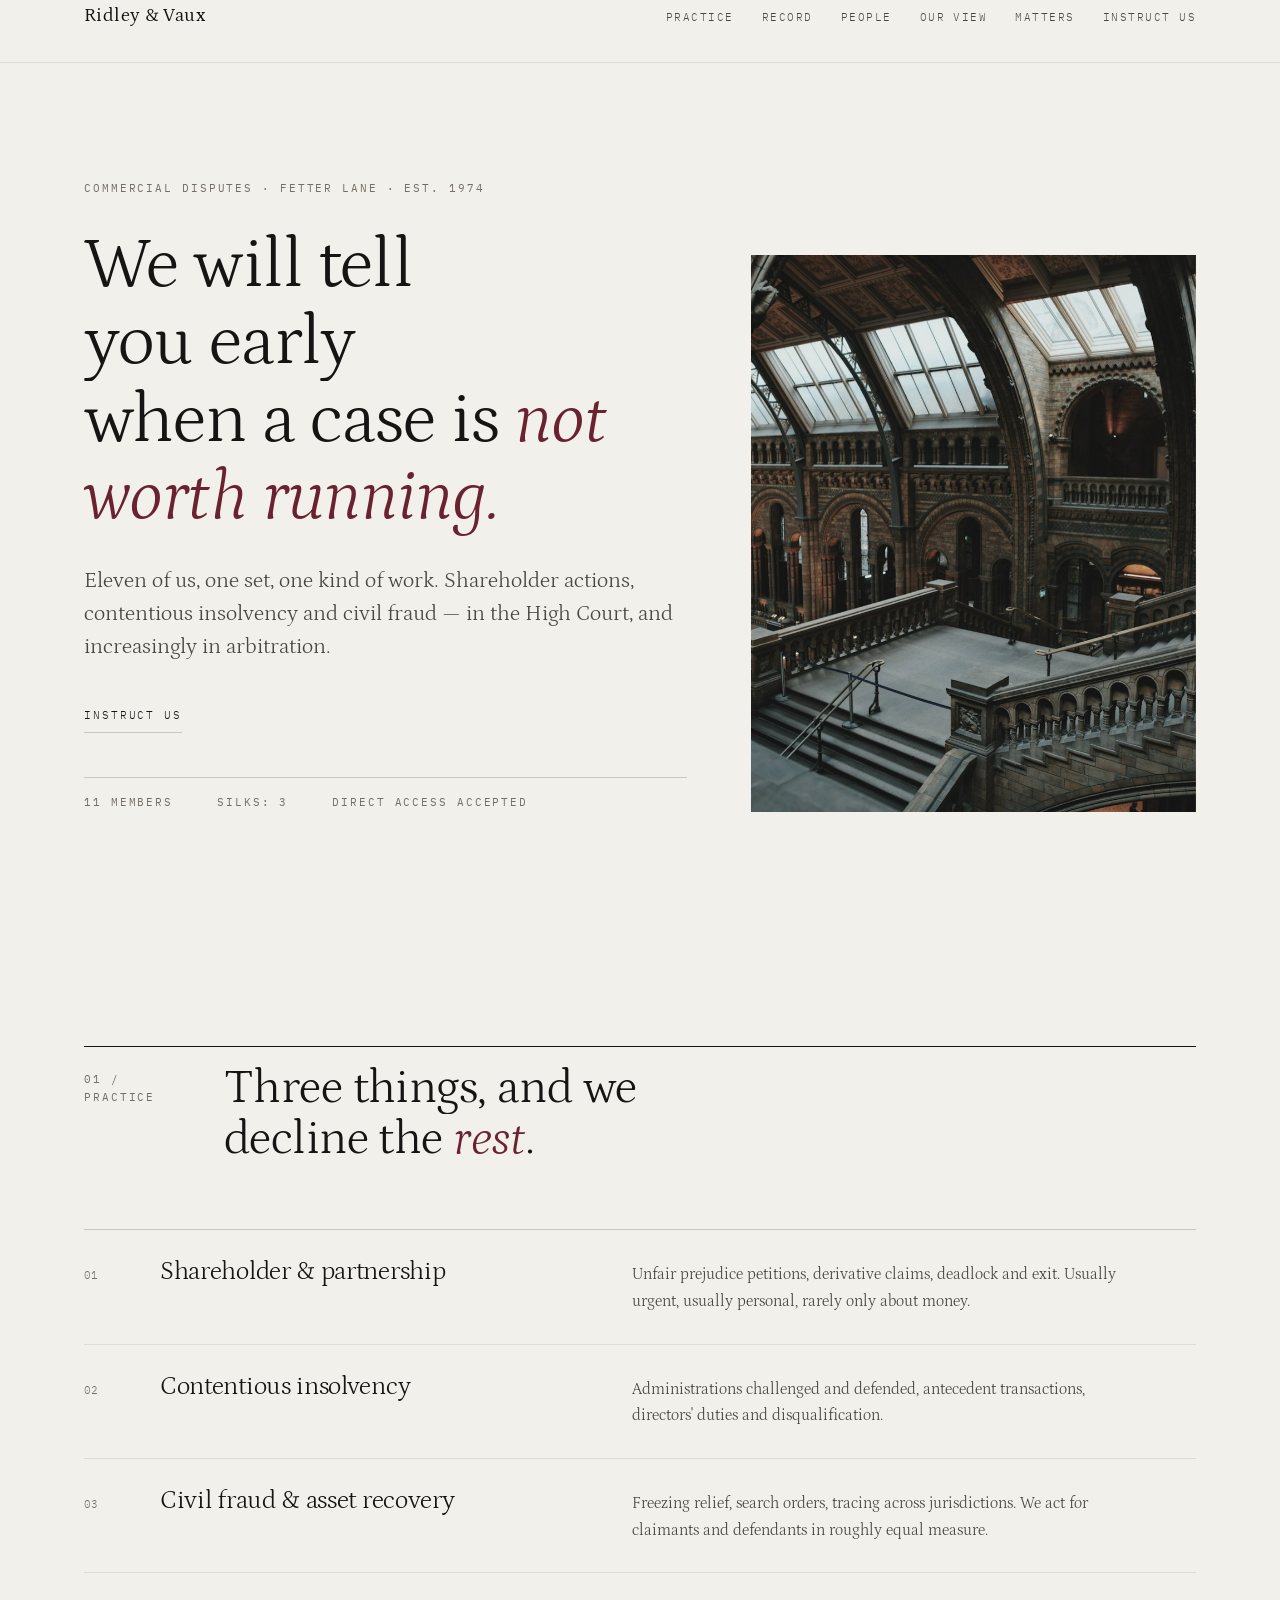
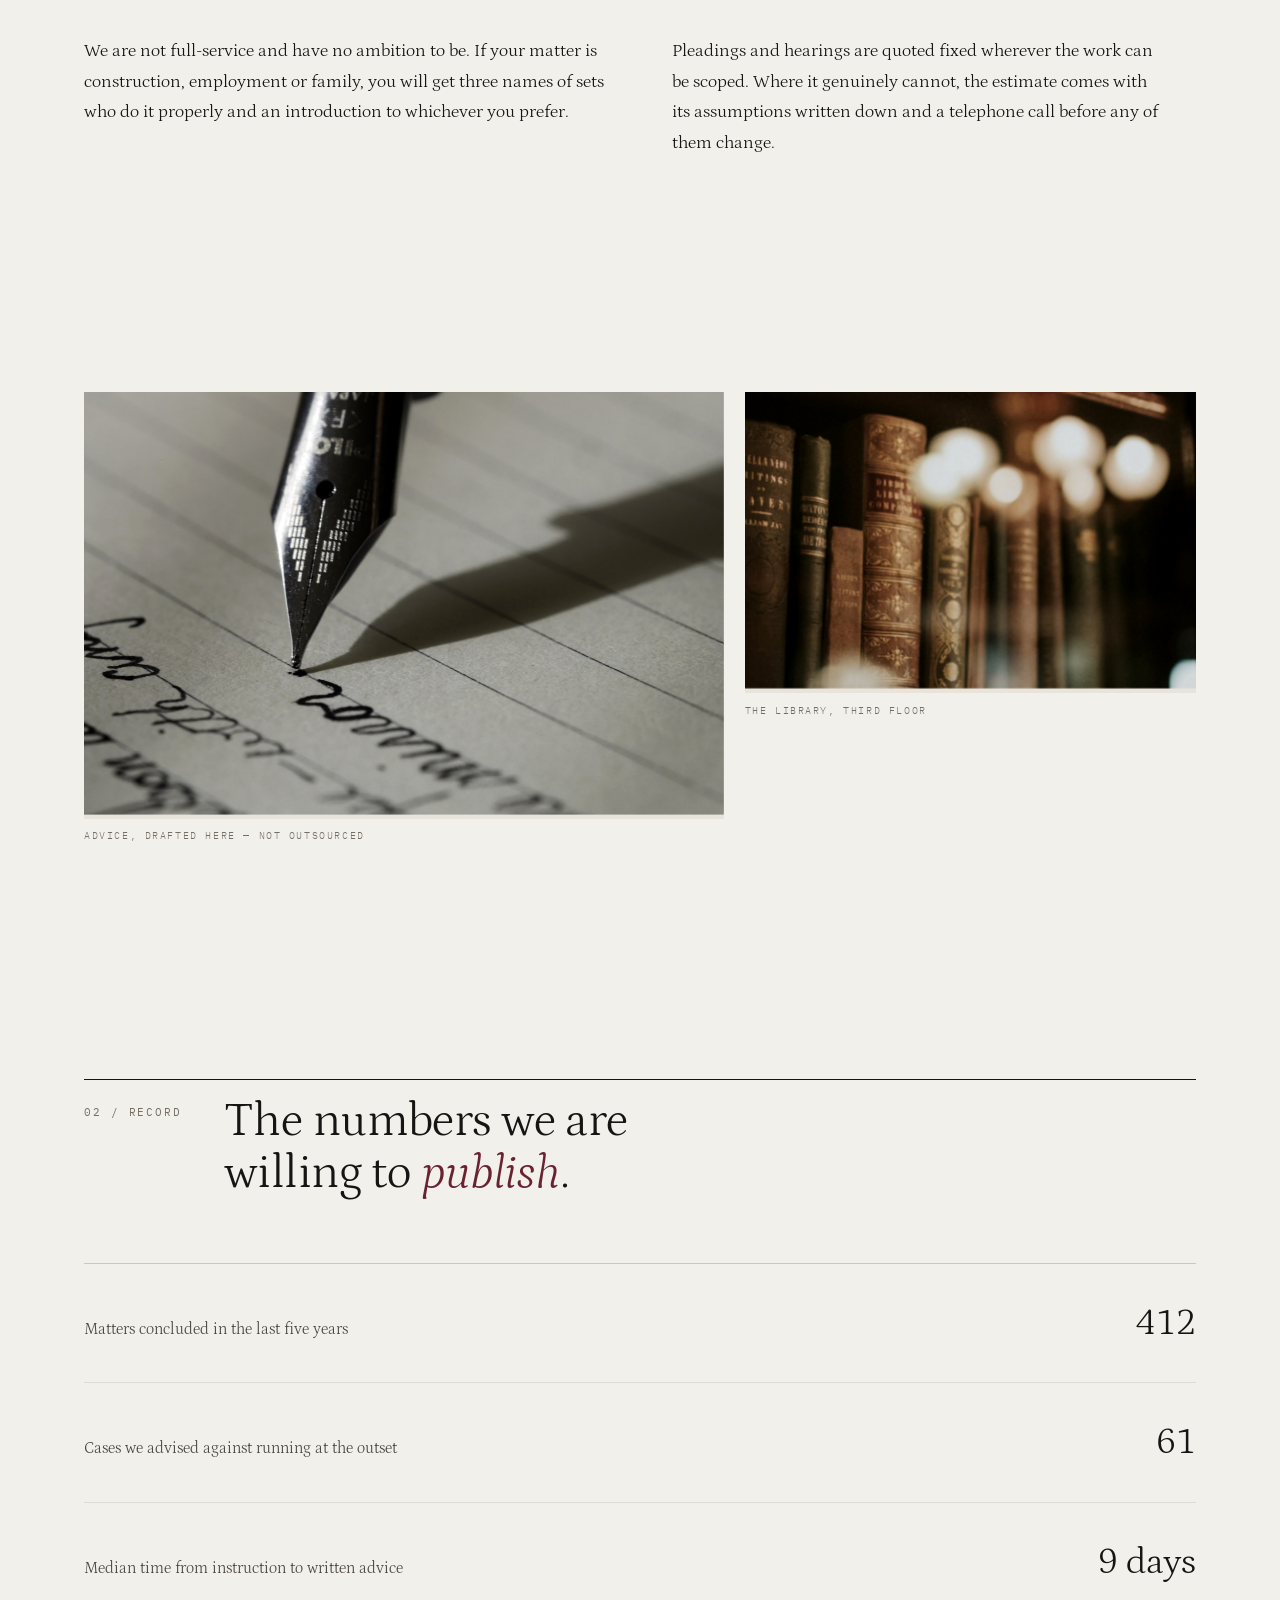
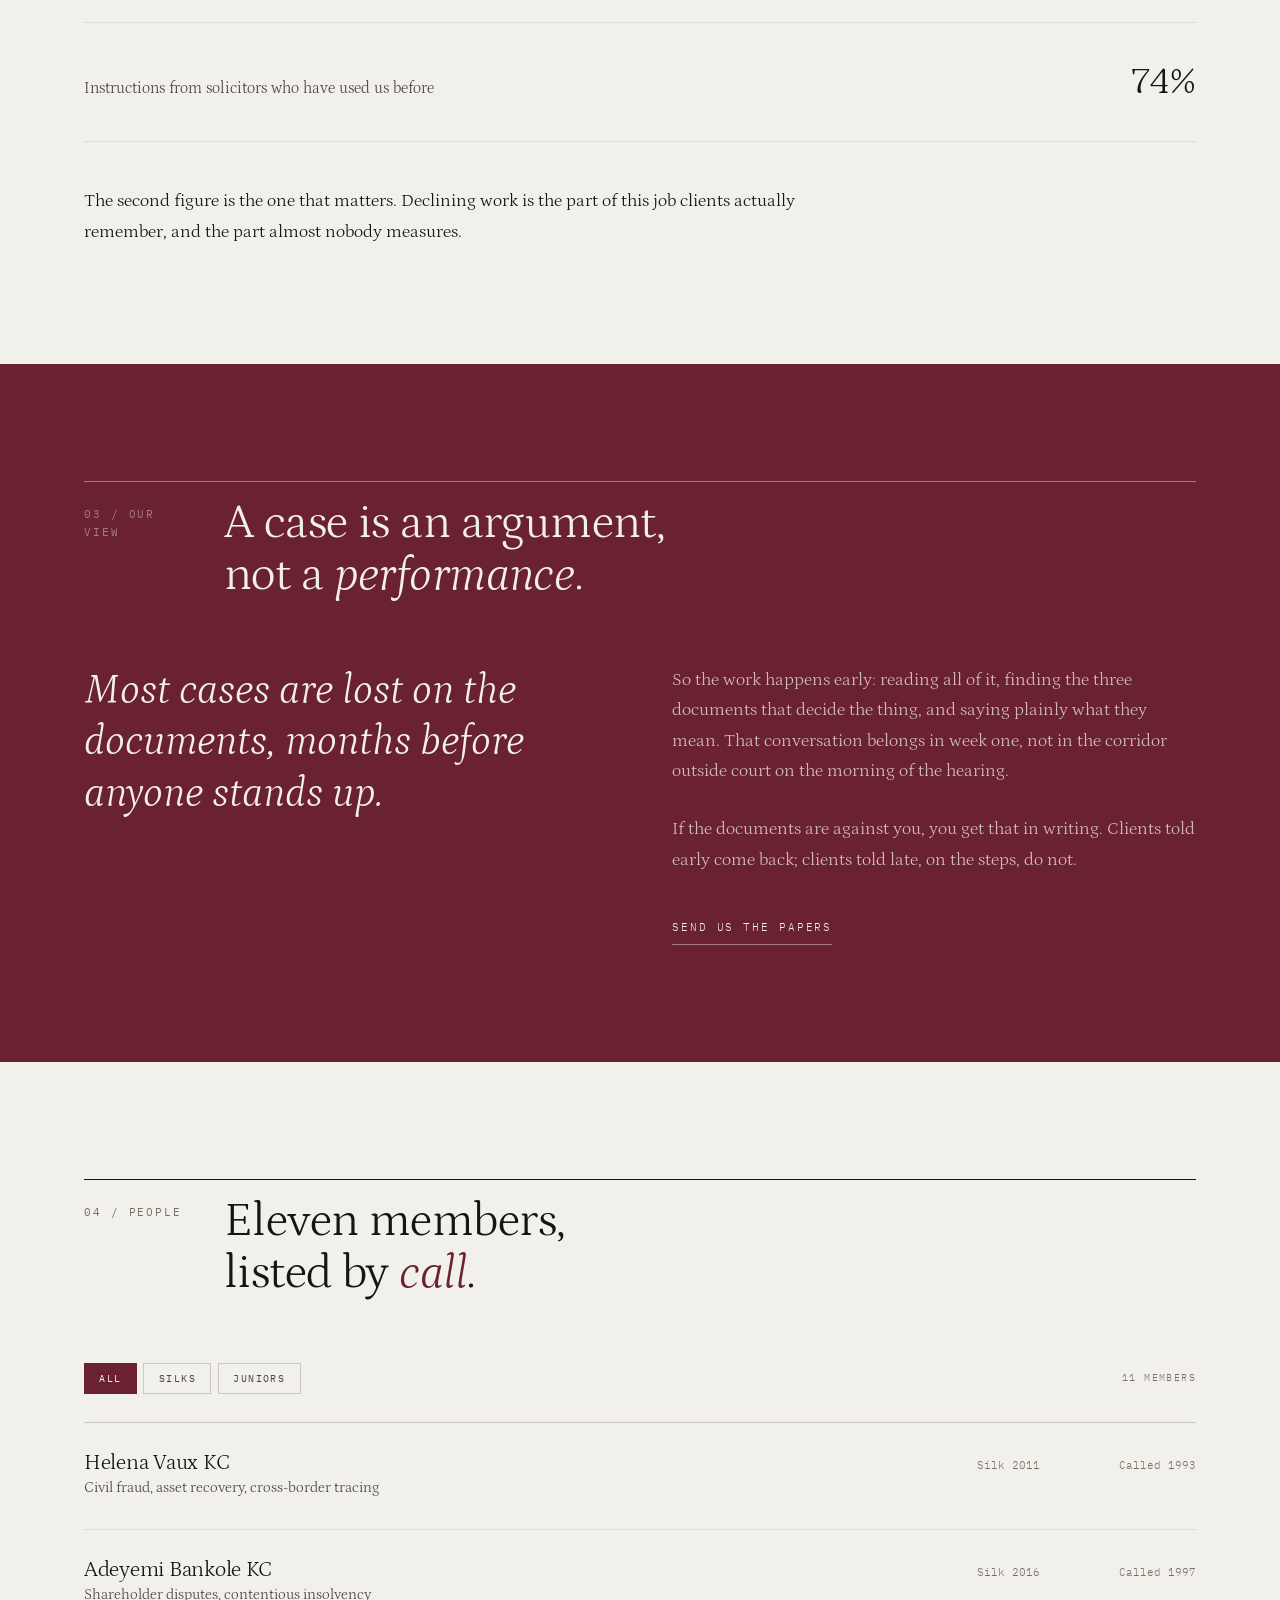
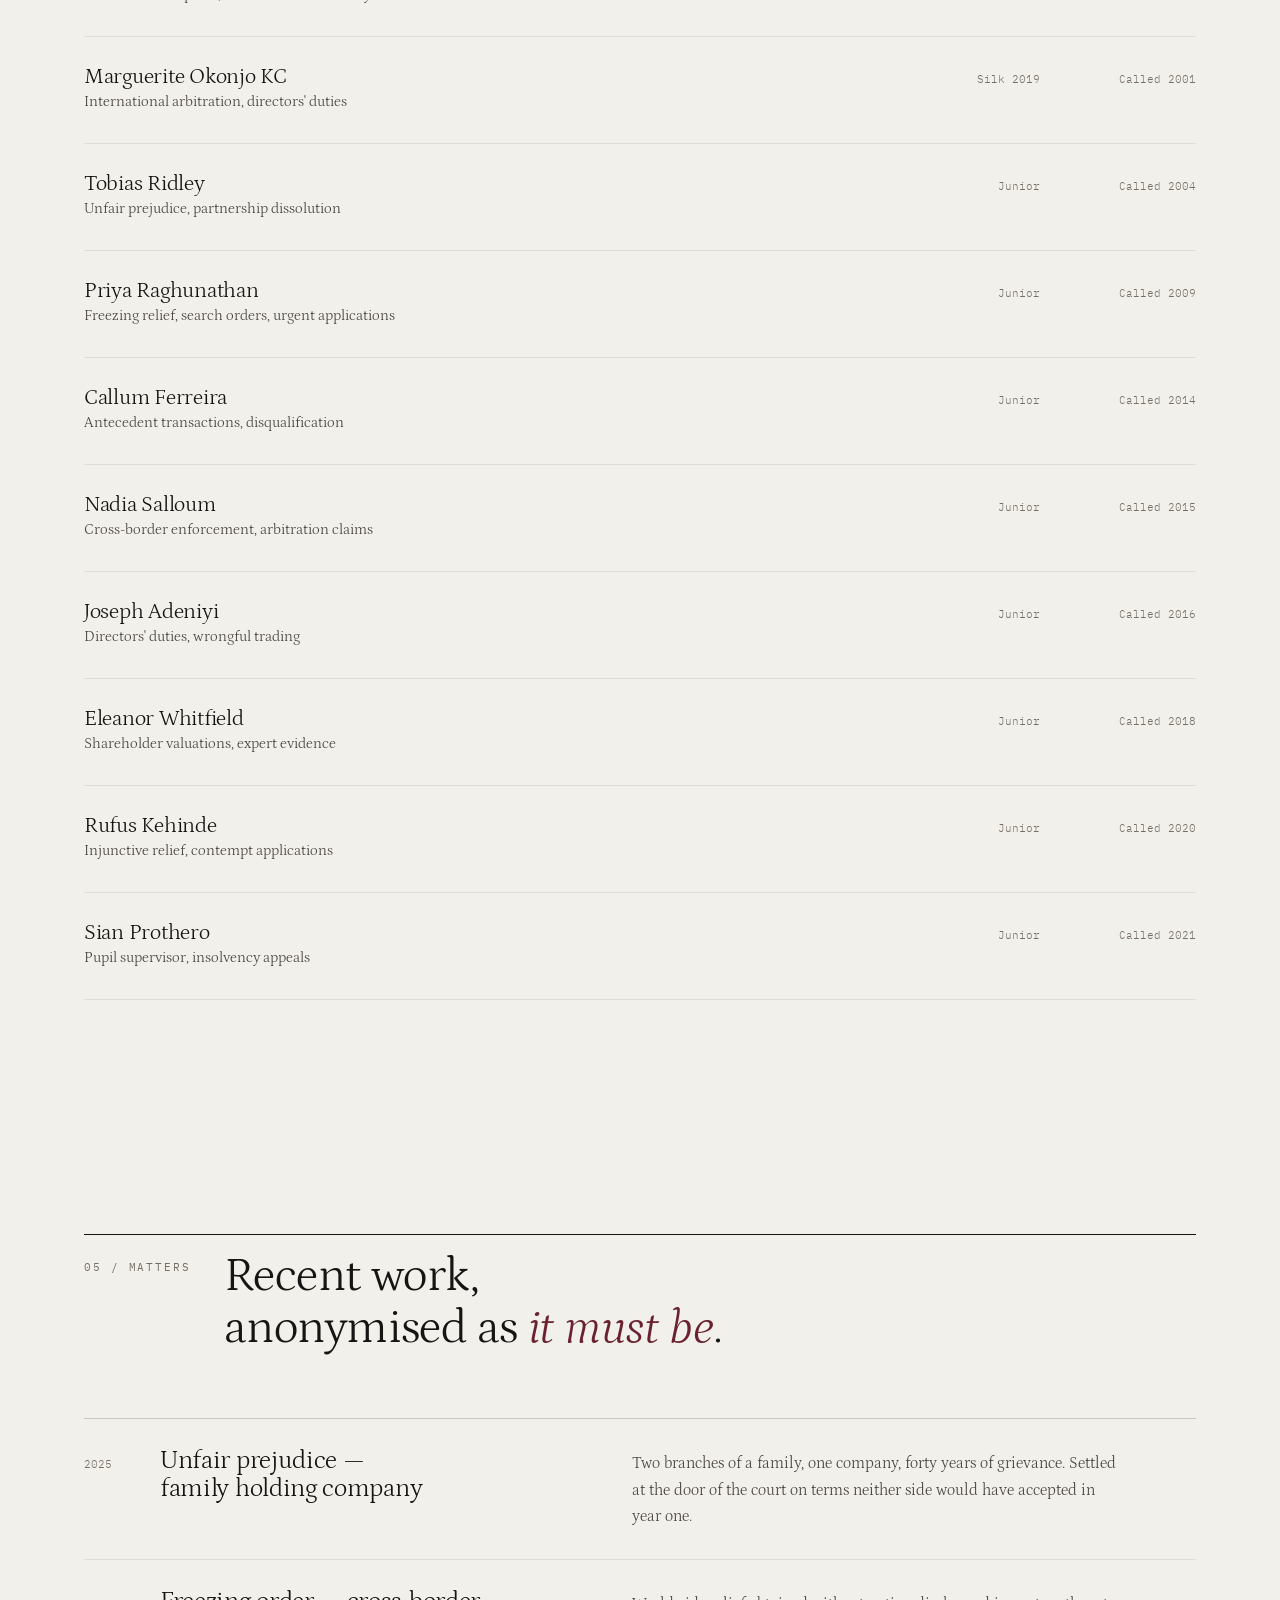
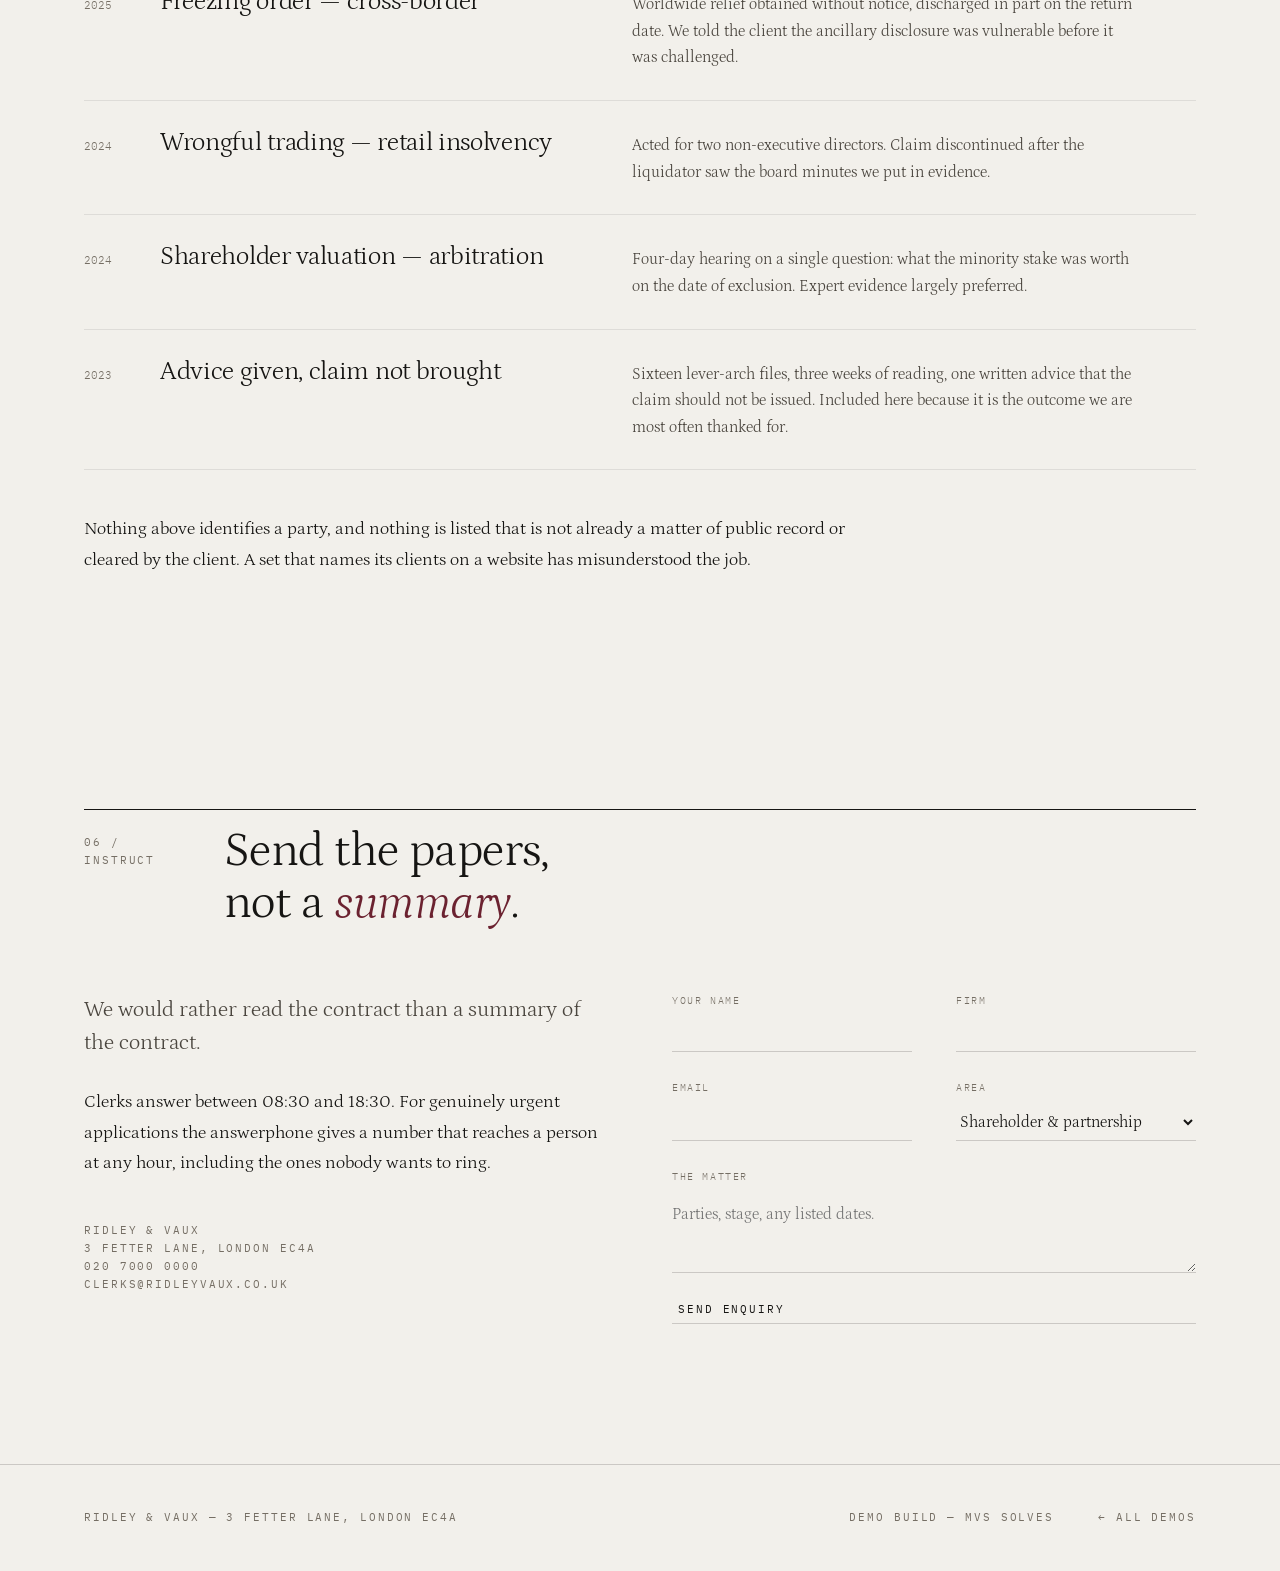
==== commit ba959204: "Drawn placeholders for people, sharper copy, a third motion layer People Ten named clinicians and co" ====
--- a/chambers/index.html
+++ b/chambers/index.html
@@ -20,7 +20,7 @@
 <link rel="preconnect" href="https://fonts.gstatic.com" crossorigin>
 <link href="https://fonts.googleapis.com/css2?family=Petrona:ital,wght@0,300;0,400;1,300;1,400&family=IBM+Plex+Mono:wght@400&display=swap" rel="stylesheet">
 <link rel="preload" as="image" href="img/stair.jpg" fetchpriority="high">
-<link rel="stylesheet" href="css/chambers.css?v=202608022013">
+<link rel="stylesheet" href="css/chambers.css?v=20260802204018">
 
 <script type="application/ld+json">
 {"@context":"https://schema.org","@type":"LegalService","name":"Ridley & Vaux",
@@ -30,6 +30,7 @@
 </head>
 <body>
 
+<div id="progress" aria-hidden="true"></div>
 <a class="skip" href="#top">Skip to content</a>
 
 <nav>
@@ -68,7 +69,7 @@
     <div>
       <span class="k rv">Commercial disputes · Fetter Lane · Est. 1974</span>
       <h1 class="rv mt-3">We will tell you early<br>when a case is <em>not worth running.</em></h1>
-      <p class="lede rv mt-3">Eleven of us, in one set, doing one thing. Shareholder actions, contentious insolvency and civil fraud — in the High Court and in arbitration.</p>
+      <p class="lede rv mt-3">Eleven of us, one set, one kind of work. Shareholder actions, contentious insolvency and civil fraud — in the High Court, and increasingly in arbitration.</p>
       <a class="go rv mt-4" href="#instruct">Instruct us</a>
 
       <div class="hero-meta rv">
@@ -93,7 +94,7 @@
     <h2 class="rv">Three things, and we<br>decline the <em>rest</em>.</h2>
   </div>
 
-  <div class="index">
+  <div class="index" data-stagger>
     <article class="area rv">
       <span class="n">01</span>
       <h3>Shareholder &amp; partnership</h3>
@@ -112,8 +113,8 @@
   </div>
 
   <div class="two mt-5">
-    <p class="rv">We do not hold ourselves out as full-service. If your matter is construction, employment or family, we will name three sets who do it properly and make the introduction.</p>
-    <p class="rv">Fees are quoted fixed for pleadings and hearings wherever the work can be scoped. Where it cannot, you get an estimate with the assumptions written down and a call before it moves.</p>
+    <p class="rv">We are not full-service and have no ambition to be. If your matter is construction, employment or family, you will get three names of sets who do it properly and an introduction to whichever you prefer.</p>
+    <p class="rv">Pleadings and hearings are quoted fixed wherever the work can be scoped. Where it genuinely cannot, the estimate comes with its assumptions written down and a telephone call before any of them change.</p>
   </div>
 </section>
 
@@ -140,14 +141,14 @@
     <h2 class="rv">The numbers we are<br>willing to <em>publish</em>.</h2>
   </div>
 
-  <div class="record">
+  <div class="record" data-stagger>
     <div class="rec rv"><p>Matters concluded in the last five years</p><b>412</b></div>
     <div class="rec rv"><p>Cases we advised against running at the outset</p><b>61</b></div>
     <div class="rec rv"><p>Median time from instruction to written advice</p><b>9 days</b></div>
     <div class="rec rv"><p>Instructions from solicitors who have used us before</p><b>74%</b></div>
   </div>
 
-  <p class="rv mt-4">The second line matters more than the first. Turning work away is the part of the job that clients remember, and the part most sets do not count.</p>
+  <p class="rv mt-4">The second figure is the one that matters. Declining work is the part of this job clients actually remember, and the part almost nobody measures.</p>
 </section>
 
 <!-- ══════════════════════════════════════════ our view -->
@@ -161,8 +162,8 @@
     <div class="two">
       <p class="quote rv">Most cases are lost on the documents, months before anyone stands up.</p>
       <div>
-        <p class="rv">So the work that matters happens early: reading everything, finding the three documents that decide it, and telling you plainly what they mean. We would rather have that conversation in week one than in the corridor outside court.</p>
-        <p class="rv mt-3">If the documents are against you, we say so in writing. Clients who are told early tend to come back; clients who are told late tend not to.</p>
+        <p class="rv">So the work happens early: reading all of it, finding the three documents that decide the thing, and saying plainly what they mean. That conversation belongs in week one, not in the corridor outside court on the morning of the hearing.</p>
+        <p class="rv mt-3">If the documents are against you, you get that in writing. Clients told early come back; clients told late, on the steps, do not.</p>
         <a class="go rv mt-4" href="#instruct">Send us the papers</a>
       </div>
     </div>
@@ -239,7 +240,7 @@
     <h2 class="rv">Recent work,<br>anonymised as <em>it must be</em>.</h2>
   </div>
 
-  <div class="index">
+  <div class="index" data-stagger>
     <article class="area rv">
       <span class="n">2025</span>
       <h3>Unfair prejudice — family holding company</h3>
@@ -279,8 +280,8 @@
 
   <div class="two">
     <div>
-      <p class="lede rv">We would rather read the contract than your description of it.</p>
-      <p class="rv mt-3">The clerks answer the phone between 08:30 and 18:30. For urgent applications there is a number on the answerphone that reaches someone at any hour.</p>
+      <p class="lede rv">We would rather read the contract than a summary of the contract.</p>
+      <p class="rv mt-3">Clerks answer between 08:30 and 18:30. For genuinely urgent applications the answerphone gives a number that reaches a person at any hour, including the ones nobody wants to ring.</p>
       <p class="k rv mt-4">Ridley &amp; Vaux<br>3 Fetter Lane, London EC4A<br>020 7000 0000<br>clerks@ridleyvaux.co.uk</p>
     </div>
 
@@ -308,6 +309,6 @@
   </div>
 </footer>
 
-<script src="js/chambers.js?v=202608022013"></script>
+<script src="js/chambers.js?v=20260802204018"></script>
 </body>
 </html>
--- a/chambers/css/chambers.css
+++ b/chambers/css/chambers.css
@@ -278,3 +278,26 @@
   padding:.7rem 1rem; font-size:.8rem; text-decoration:none;
   background:#111; color:#fff; transition:transform .25s ease}
 .skip:focus,.skip:focus-visible{transform:none}
+
+
+/* ============================================================
+   Motion layer 3 — masked line reveals, group stagger,
+   scroll progress, and (where there is one) a mobile action bar.
+   ============================================================ */
+
+#progress{position:fixed; top:0; left:0; height:2px; width:100%; z-index:150;
+  background:var(--oxblood); transform:scaleX(0); transform-origin:left; pointer-events:none}
+
+/* headline lines rise out of their own mask */
+.ln{display:block; overflow:hidden}
+.ln > span{display:block; will-change:transform}
+@media (prefers-reduced-motion: no-preference){
+  .js .ln > span{transition:transform 1s var(--ease)}
+  .js .ln.pre > span{transform:translateY(105%)}
+}
+
+/* children of a group arrive in sequence rather than all at once */
+@media (prefers-reduced-motion: no-preference){
+  .js [data-stagger] > *{transition:opacity .8s var(--ease), transform .8s var(--ease)}
+  .js [data-stagger].pre > *{opacity:0; transform:translateY(14px)}
+}
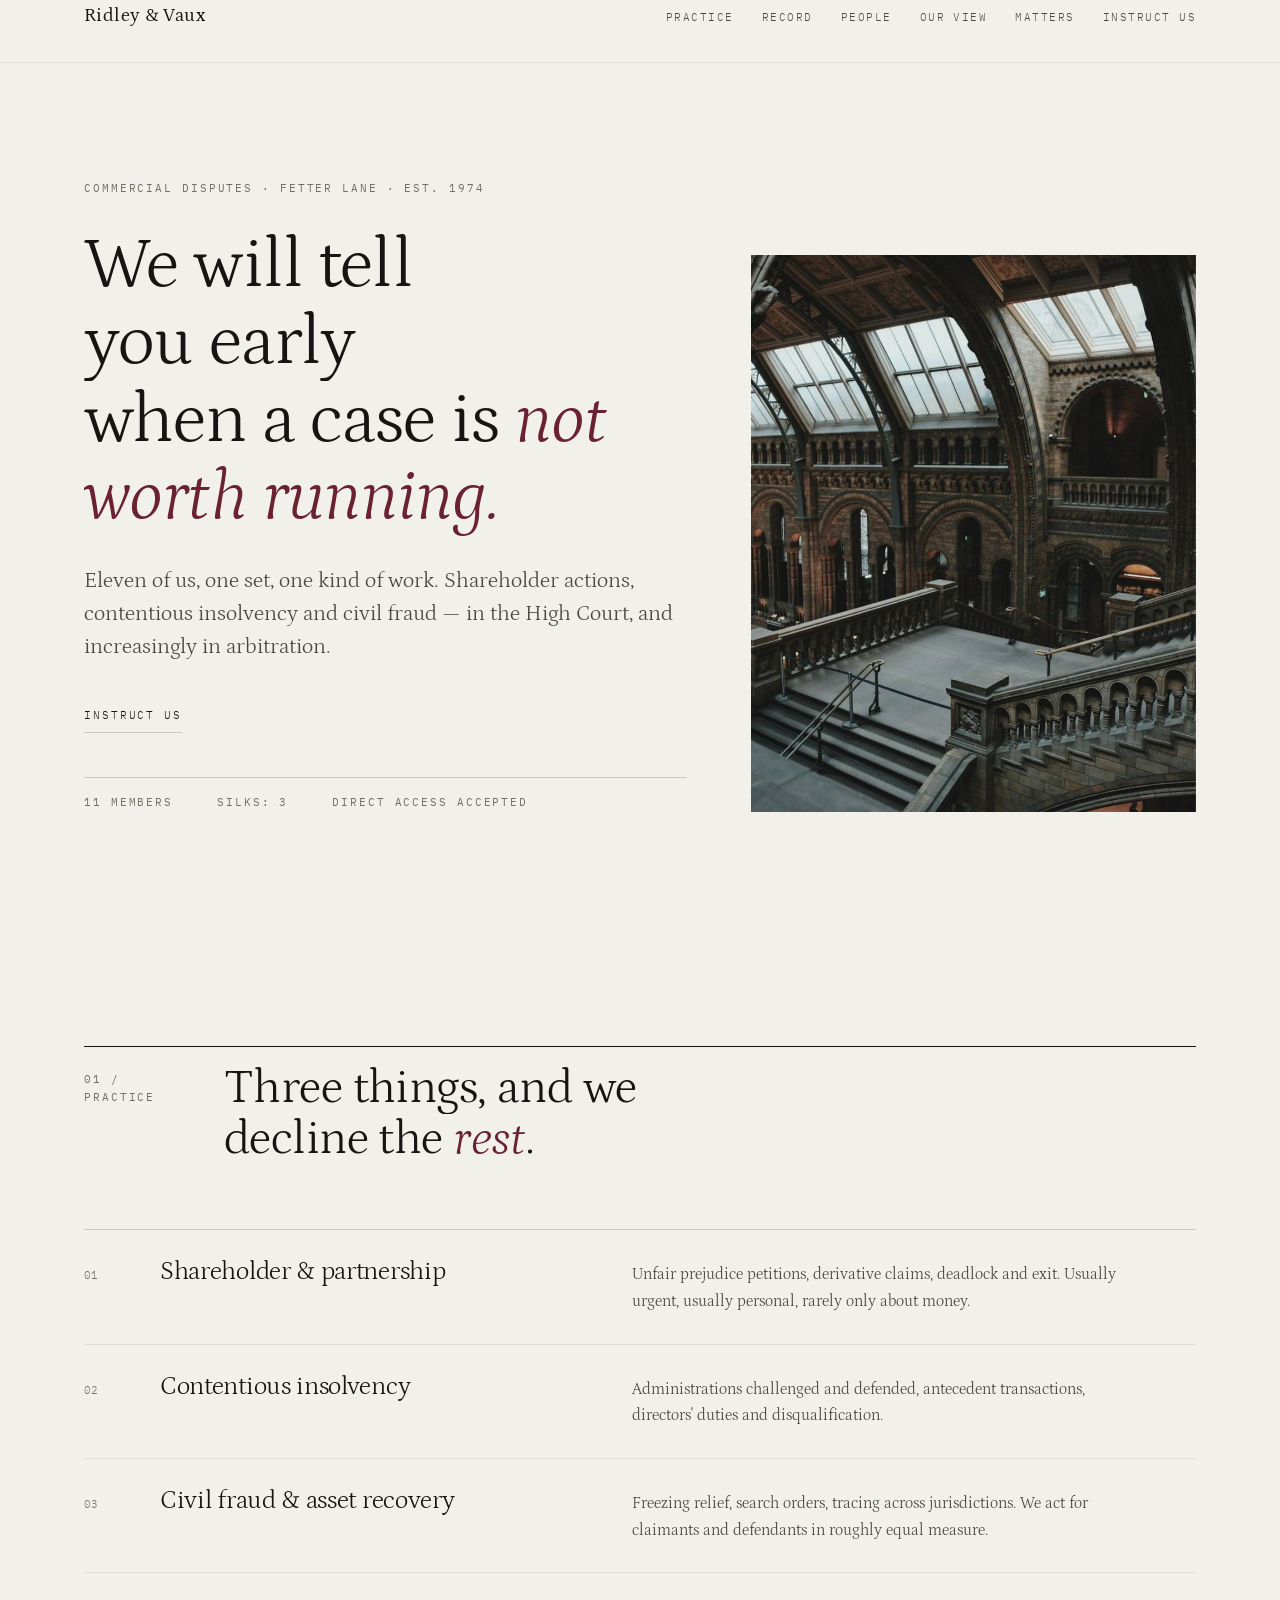
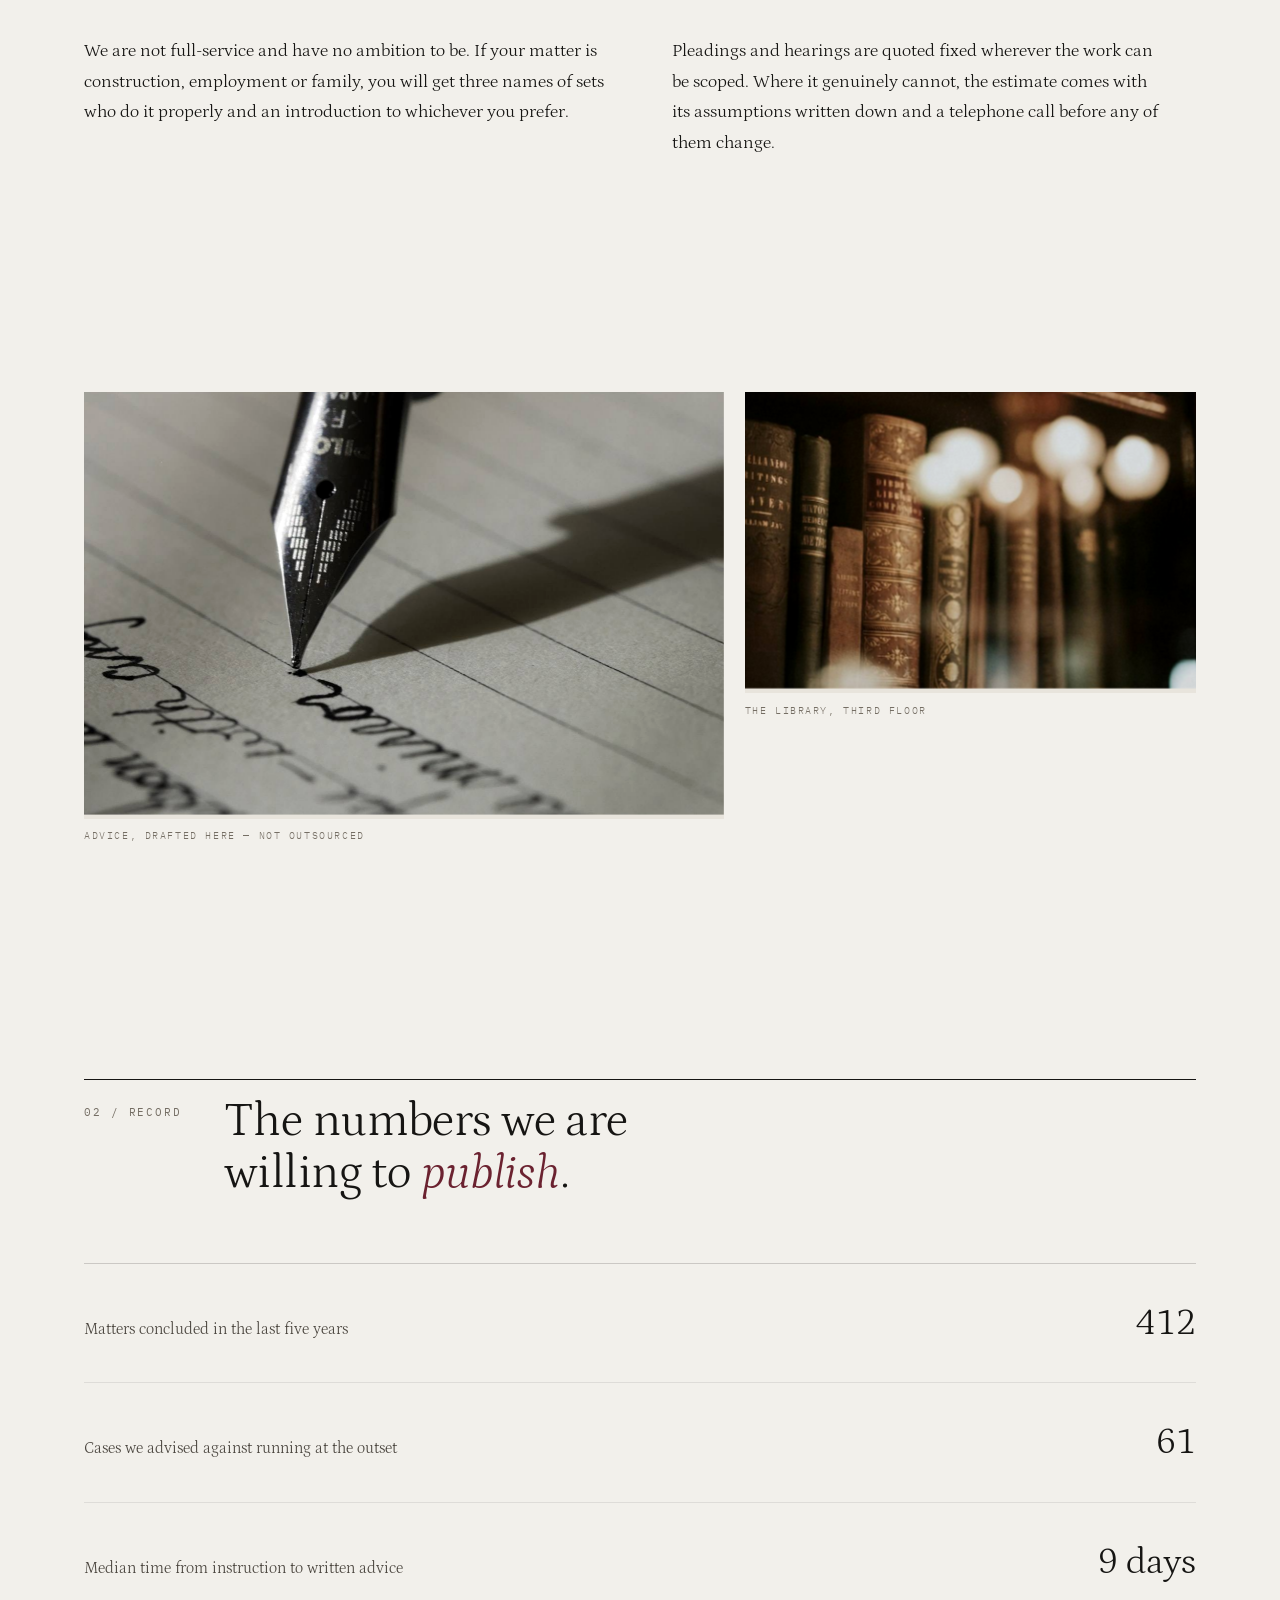
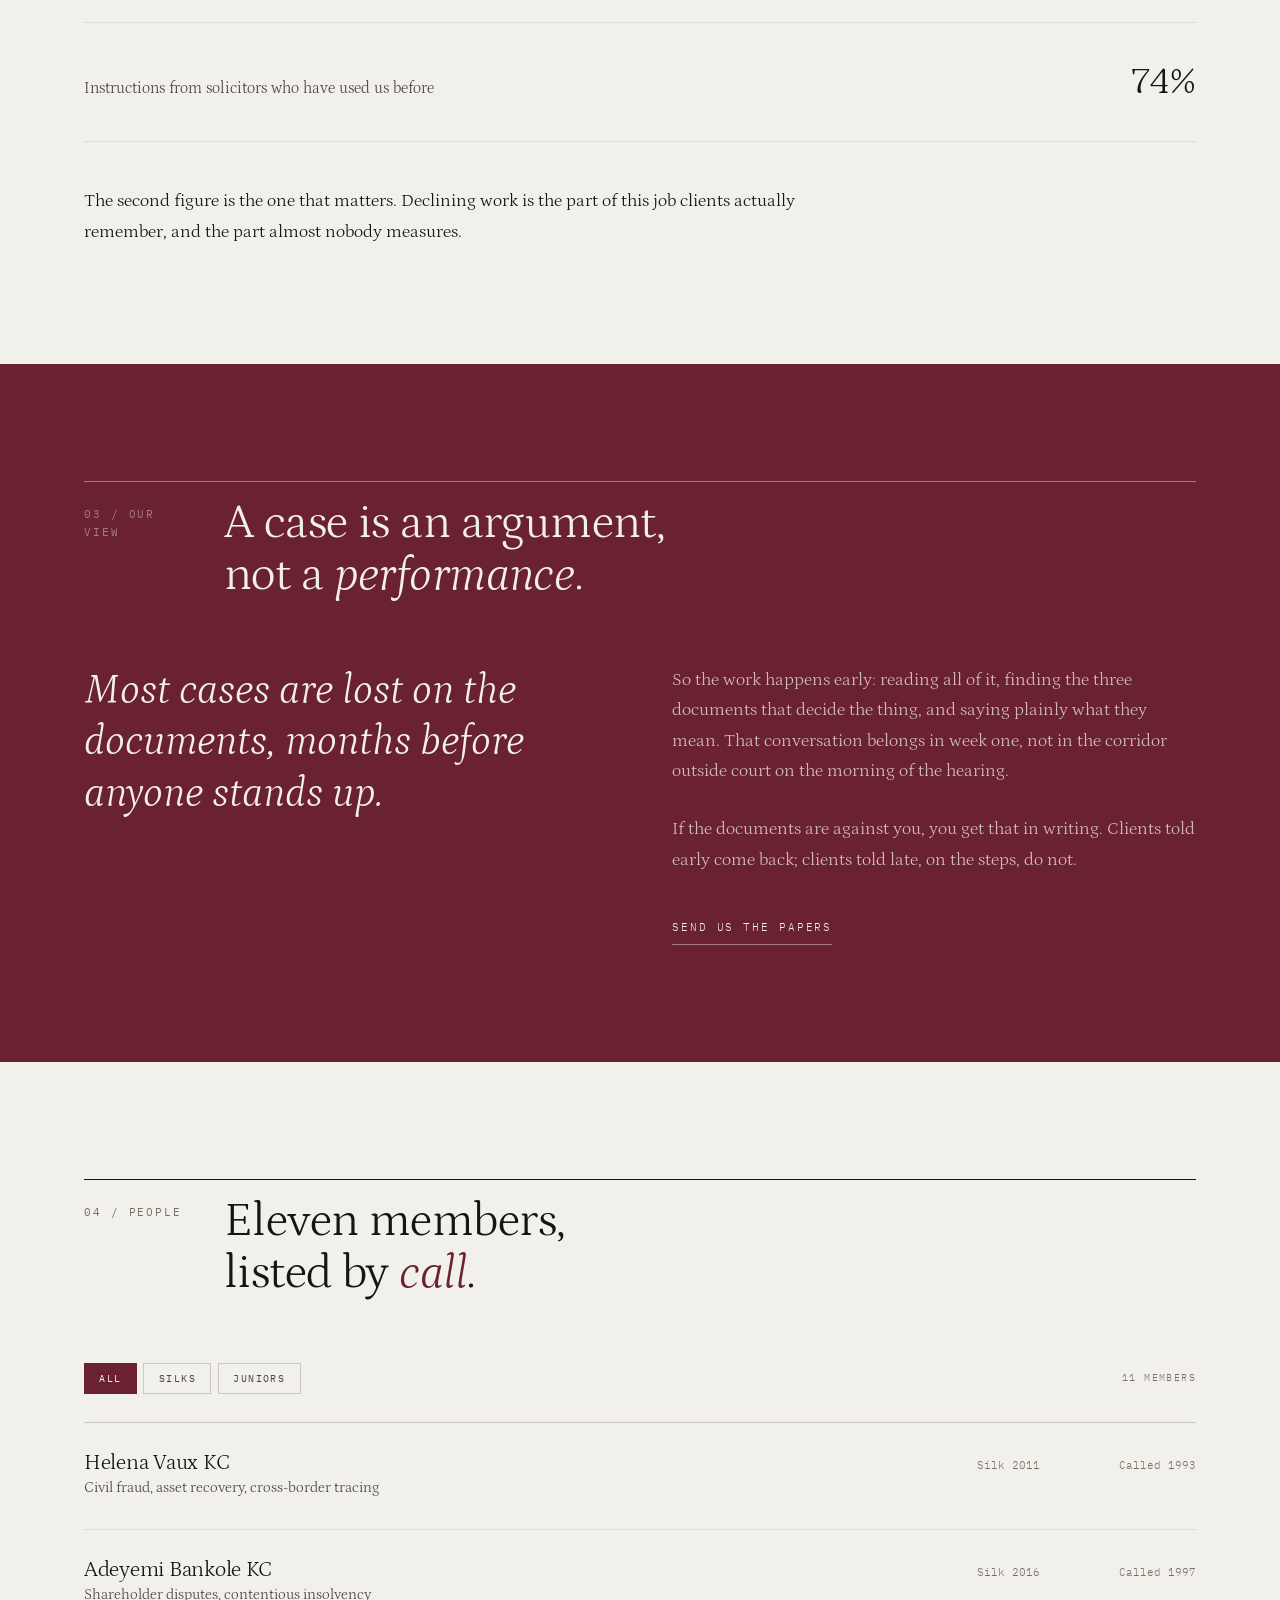
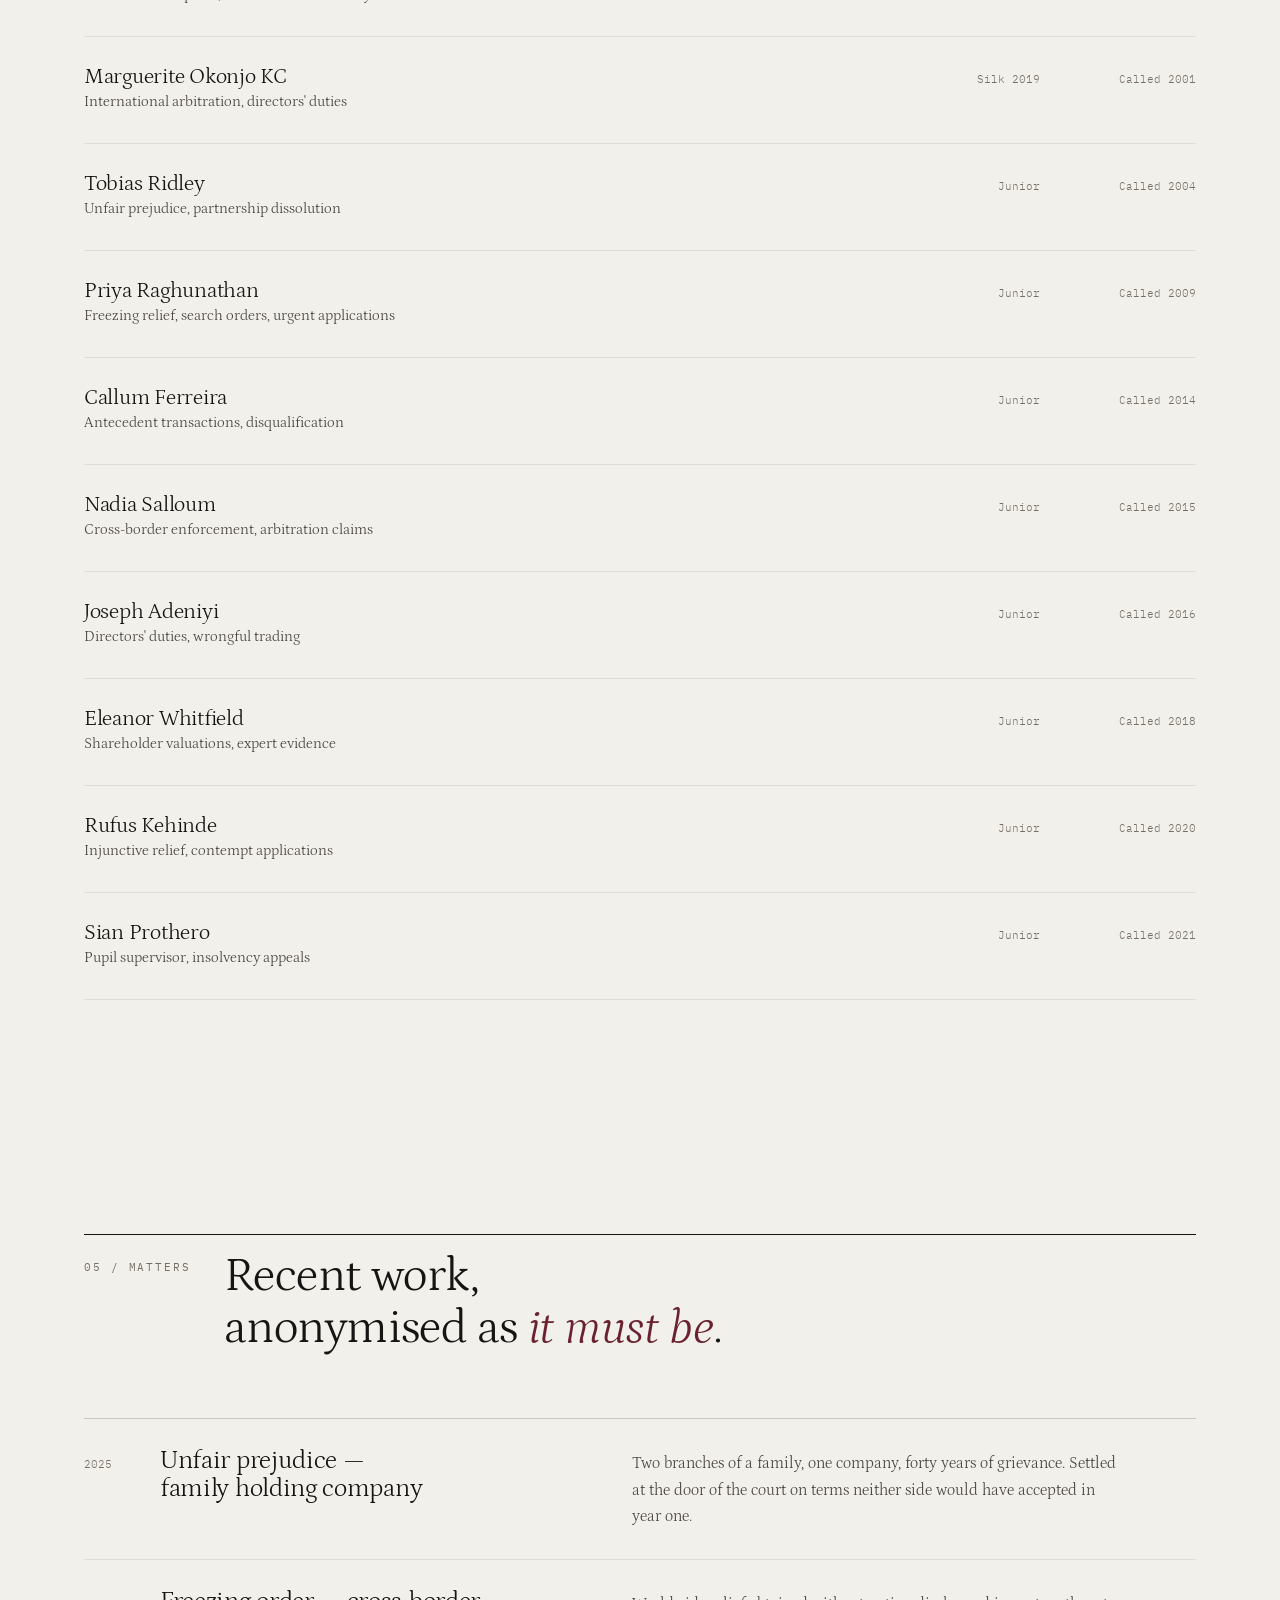
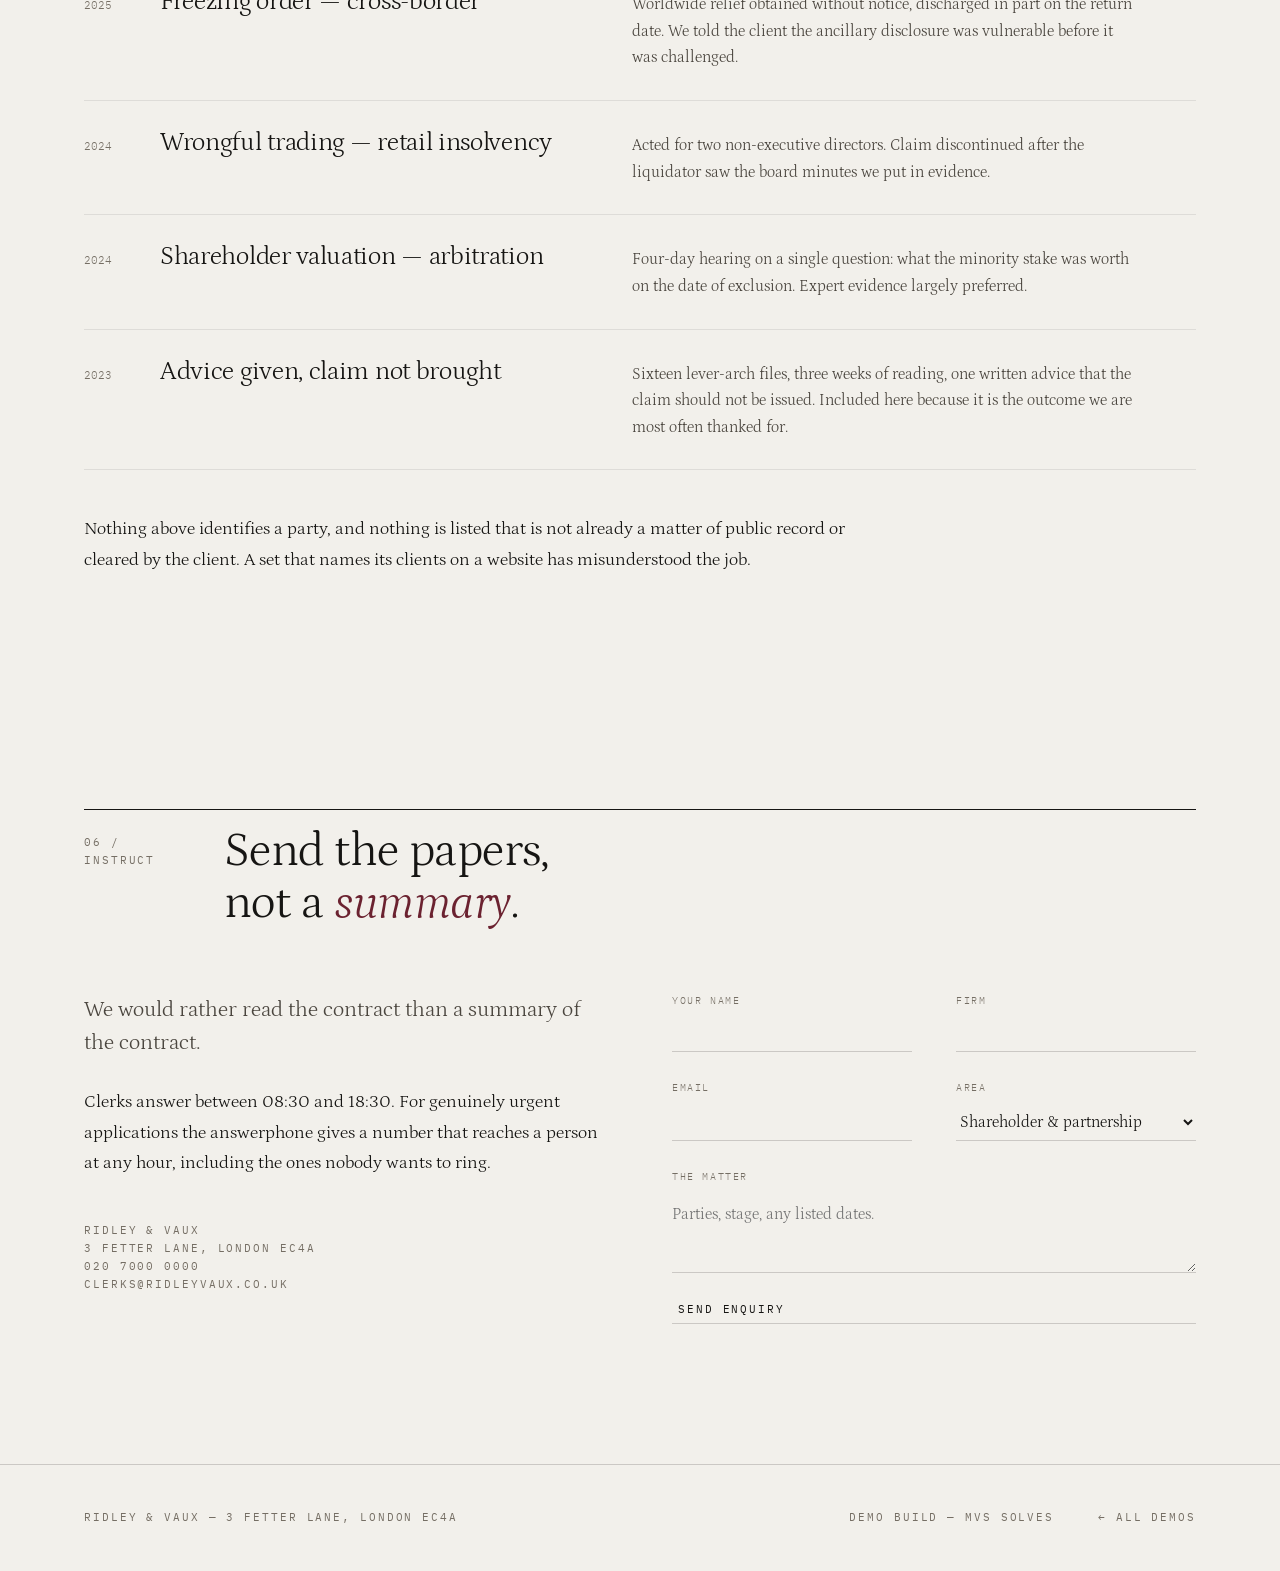
==== commit e2446d8c: "Round three: Micron, Icehouse, Dispatch — one deliberate risk each Nine builds now. Each of these th" ====
--- a/chambers/index.html
+++ b/chambers/index.html
@@ -8,11 +8,11 @@
 <meta name="description" content="A commercial disputes set of eleven. Shareholder actions, contentious insolvency and civil fraud, in the High Court and in arbitration.">
 <meta name="theme-color" content="#F2F0EB">
 <meta property="og:type" content="website">
-<meta property="og:image" content="https://mvssolves.github.io/mvs-demos/chambers/og.png">
+<meta property="og:image" content="https://mvssolves.github.io/mvs-demos/chambers/og.jpg">
 <meta property="og:image:width" content="1200">
 <meta property="og:image:height" content="630">
 <meta name="twitter:card" content="summary_large_image">
-<meta name="twitter:image" content="https://mvssolves.github.io/mvs-demos/chambers/og.png">
+<meta name="twitter:image" content="https://mvssolves.github.io/mvs-demos/chambers/og.jpg">
 <meta property="og:title" content="Ridley &amp; Vaux — Commercial disputes">
 <meta property="og:description" content="Eleven of us. We tell you early when a case is not worth running.">
 
@@ -27,6 +27,7 @@
  "address":{"@type":"PostalAddress","streetAddress":"3 Fetter Lane","addressLocality":"London","postalCode":"EC4A","addressCountry":"GB"},
  "telephone":"+44 20 7000 0000","areaServed":"GB"}
 </script>
+<link rel="canonical" href="https://mvssolves.com/demos/chambers/">
 </head>
 <body>
 
